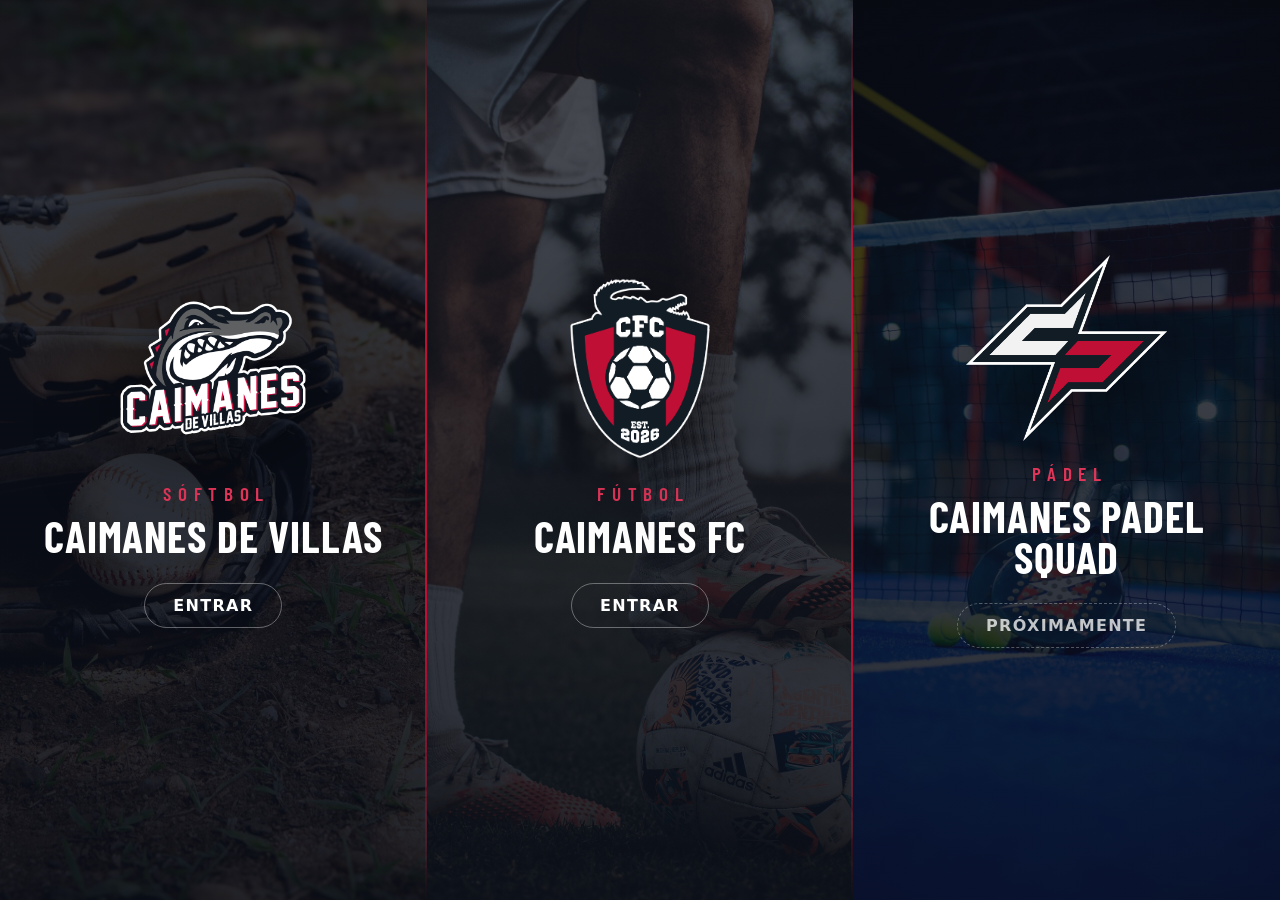
==== index.html @ ade7185f "a" ====
<!DOCTYPE html>
<html lang="es">
<head>
  <meta charset="UTF-8" />
  <!-- Antes que cualquier CSS: lee el tema guardado y lo aplica ya, para que
       la página no "parpadee" oscuro-y-luego-claro en cada carga. El resto
       de la lógica (botón, guardar el cambio) vive en js/theme.js. -->
  <script>
    // Eclipse (azul) es el default; Sol (claro) o Luna (negro) solo si se eligieron y guardaron.
    var theme = "eclipse";
    try {
      var saved = localStorage.getItem("caimanes-theme");
      if (saved === "dark" || saved === "light") theme = saved;
    } catch (e) {}
    if (theme !== "dark") document.documentElement.dataset.theme = theme;
    // Mientras js/main.js pinta la primera vista (ver html[data-boot] en
    // css/styles.css): en el selector de deporte (#/) y en la portada con
    // hero (#/softbol) se reserva el espacio ya oscuro, sin el destello claro.
    var h = location.hash;
    if (h === "" || h === "#" || h === "#/") document.documentElement.dataset.boot = "picker";
    else if (h === "#/softbol") document.documentElement.dataset.boot = "hero";
    // Llegando de cambiar de deporte (ver js/sport-switch.js): la pantalla de
    // "Cargando" se pone antes de pintar nada, para que no haya corte.
    try {
      var sw = sessionStorage.getItem("caimanes-switch");
      if (sw) sessionStorage.removeItem("caimanes-switch");
      if (sw === "softbol" || sw === "futbol") document.documentElement.dataset.switch = sw;
    } catch (e) {}
  </script>
  <meta name="viewport" content="width=device-width, initial-scale=1.0" />
  <!-- Sin esto, iOS/Android detectan texto como "SS/LF/CF" o nombres+número
       como teléfono/dirección y los subrayan como link tocable — no son
       links reales, solo texto de stats. -->
  <meta name="format-detection" content="telephone=no, date=no, address=no, email=no" />
  <title>Caimanes — Sóftbol y Fútbol en Culiacán</title>

  <!-- Preview al compartir el link (WhatsApp, Facebook, X). La imagen y la URL
       tienen que ser absolutas: los scrapers no resuelven rutas relativas. -->
  <meta name="description" content="Caimanes de Villas, equipo de sóftbol de Culiacán en la Liga Valle Alto: roster, estadísticas, resultados, Power Ranking, vlogs y wallpapers." />
  <meta name="theme-color" content="#0a0e18" />
  <link rel="canonical" href="https://caimanes.team/" />

  <meta property="og:type" content="website" />
  <meta property="og:site_name" content="Caimanes de Villas" />
  <meta property="og:locale" content="es_MX" />
  <meta property="og:title" content="Caimanes de Villas — Sóftbol en Culiacán" />
  <meta property="og:description" content="Caimanes de Villas, equipo de sóftbol de Culiacán en la Liga Valle Alto: roster, estadísticas, resultados, Power Ranking, vlogs y wallpapers." />
  <meta property="og:url" content="https://caimanes.team/" />
  <meta property="og:image" content="https://caimanes.team/assets/thumbnail.png" />
  <meta property="og:image:width" content="1200" />
  <meta property="og:image:height" content="630" />
  <meta property="og:image:alt" content="Logo de los Caimanes de Villas" />

  <meta name="twitter:card" content="summary_large_image" />
  <meta name="twitter:title" content="Caimanes de Villas — Sóftbol en Culiacán" />
  <meta name="twitter:description" content="Caimanes de Villas, equipo de sóftbol de Culiacán en la Liga Valle Alto: roster, estadísticas, resultados, Power Ranking, vlogs y wallpapers." />
  <meta name="twitter:image" content="https://caimanes.team/assets/thumbnail.png" />
  <meta name="twitter:image:alt" content="Logo de los Caimanes de Villas" />

  <link rel="icon" type="image/png" href="assets/logo.png" />
  <link rel="manifest" href="manifest.webmanifest" />
  <link rel="apple-touch-icon" href="assets/icon-192.png" />
  <meta name="apple-mobile-web-app-capable" content="yes" />
  <meta name="apple-mobile-web-app-status-bar-style" content="black-translucent" />
  <meta name="apple-mobile-web-app-title" content="Caimanes" />
  <link rel="stylesheet" href="https://cdnjs.cloudflare.com/ajax/libs/font-awesome/6.5.1/css/all.min.css" />
  <link rel="stylesheet" href="css/styles.css" />
  <!-- Fondos del selector (fotos *-home.jpg) y primer cuadro del hero de
       softbol: que ya estén listos al pintarse. -->
  <link rel="preload" as="image" href="assets/softbol-home.jpg" />
  <link rel="preload" as="image" href="assets/soccer-home.jpg" />
  <link rel="preload" as="image" href="assets/padel-home.jpg" />
  <link rel="preload" as="image" href="assets/hero-softbol-poster.jpg" />
</head>
<body>
  <!-- Pantalla de "Cargando" al cambiar de deporte (js/sport-switch.js). Va
       primero en el <body> para pintarse antes que todo lo demás; solo se ve
       con html[data-switch] (softbol o futbol: decide cuál logo). -->
  <div class="sport-loader" aria-hidden="true">
    <img src="assets/logo.png" alt="" class="sport-loader-logo sport-loader-logo--softbol" />
    <img src="assets/logo-futbol.png?v=3" alt="" class="sport-loader-logo sport-loader-logo--futbol" />
    <span class="sport-loader-bar"><i></i></span>
    <span class="sport-loader-text">Cargando</span>
  </div>
  <!-- Ya no hay pantalla de bienvenida ("Entrar"), a petición expresa: el
       sitio abre directo en la portada. js/splash.js sigue ahí y, al no
       encontrar #splash-gate, arranca la app de inmediato. Si algún día se
       reactiva Supabase y se quiere volver a tener login, hay que regresar
       el <div id="splash-gate"> (está en el historial de git). -->

  <!-- Restablecer contraseña ("¿Olvidaste tu contraseña?" — ver
       resetPassword en js/auth.js). Oculto por default: Supabase manda de
       vuelta aquí con un token de recuperación en la URL, y js/recovery.js
       lo destapa solo cuando de verdad hace falta. Sin video (mismo fondo
       de respaldo que #splash-gate cuando el video no cargó) — esta
       pantalla es rara, no necesita el mismo espectáculo. -->
  <div id="recovery-gate" class="splash-gate" hidden>
    <div class="splash-overlay"></div>
    <div class="splash-content">
      <img src="assets/logo.png" alt="Caimanes de Villas" class="splash-logo" />
      <form id="recovery-form" class="splash-login-form">
        <label>Nueva contraseña<input type="password" name="password" minlength="6" required autocomplete="new-password"></label>
        <label>Confirmar contraseña<input type="password" name="password2" minlength="6" required autocomplete="new-password"></label>
        <p class="splash-login-error" id="recovery-error" hidden></p>
        <button type="submit" class="splash-btn splash-btn--accent">Guardar contraseña</button>
      </form>
    </div>
  </div>

  <!-- Estilo lyon.gg (a petición expresa): una barra "Match Center" con los
       resultados recientes y el próximo juego corriendo de lado (la arma
       js/main.js, ver buildTicker), y debajo un header delgado y pegajoso:
       solo el logo a la izquierda y, en escritorio, las secciones en una
       fila (#tabs — js/main.js marca la activa y oculta las de solo-sesión).
       En celular/tablet esa fila se esconde y la navegación vive en el menú
       ☰ de pantalla completa (#more-sheet). -->
  <div class="match-ticker" id="match-ticker" aria-label="Match Center"></div>
  <header class="site-header">
    <a href="#/softbol" class="site-brand" aria-label="Caimanes de Villas — ir al inicio">
      <img src="assets/logos/whitelogo@2x.png" alt="" class="site-brand-logo" />
    </a>
    <nav class="tabs site-nav" id="tabs" aria-label="Secciones">
      <a href="#/softbol" data-route="softbol">Inicio</a>
      <a href="#/inicio" data-route="inicio">Feed</a>
      <a href="#" data-route="mi-perfil" id="nav-mi-perfil" hidden>Mi Perfil</a>
      <!-- Agrupadas por tema en menús desplegables (a petición expresa):
           cada grupo abre su lista al pasar el mouse o al darle clic. El
           menú ☰ del celular usa los mismos grupos (NAV_GROUPS en
           js/main.js) — si se mueve una sección aquí, moverla allá también. -->
      <div class="nav-group">
        <button type="button" class="nav-group-btn" aria-expanded="false">Temporada <i class="fa-solid fa-chevron-down" aria-hidden="true"></i></button>
        <div class="nav-group-menu">
          <a href="#/resumen" data-route="resumen">Resumen</a>
          <a href="#/calendario" data-route="calendario">Calendario</a>
          <a href="#/juegos" data-route="juegos">Juegos</a>
          <a href="#/standing" data-route="standing">Standing</a>
          <a href="#/playoffs" data-route="playoffs">Playoffs</a>
        </div>
      </div>
      <div class="nav-group">
        <button type="button" class="nav-group-btn" aria-expanded="false">Equipo <i class="fa-solid fa-chevron-down" aria-hidden="true"></i></button>
        <div class="nav-group-menu">
          <a href="#/roster" data-route="roster">Roster</a>
          <a href="#/power-ranking" data-route="power-ranking">Power Ranking</a>
          <a href="#/alineacion" data-route="alineacion">Alineación</a>
        </div>
      </div>
      <div class="nav-group">
        <button type="button" class="nav-group-btn" aria-expanded="false">Stats <i class="fa-solid fa-chevron-down" aria-hidden="true"></i></button>
        <div class="nav-group-menu">
          <a href="#/estadisticas" data-route="estadisticas">Estadísticas</a>
          <a href="#/records" data-route="records">Récords</a>
          <a href="#/temporadas" data-route="temporadas">Historial</a>
        </div>
      </div>
      <div class="nav-group">
        <button type="button" class="nav-group-btn" aria-expanded="false">Multimedia <i class="fa-solid fa-chevron-down" aria-hidden="true"></i></button>
        <div class="nav-group-menu">
          <a href="#/caimavlogs" data-route="caimavlogs">Caimavlogs</a>
          <a href="#/playlist" data-route="playlist">Playlist</a>
          <a href="#/wallpapers" data-route="wallpapers">Wallpapers</a>
        </div>
      </div>
    </nav>
    <div class="site-header-actions">
      <!-- Vacío a propósito: js/auth.js lo llena (botón de cuenta) y lo deja
           vacío si Supabase no está configurado. -->
      <div id="auth-slot" class="auth-slot"></div>
      <!-- Solo escritorio (en celular vive en el menú ☰): el interruptor de
           tema sol/eclipse/luna (ver js/theme.js). -->
      <button type="button" id="theme-toggle" class="theme-switch" aria-label="Tema: Eclipse — clic para cambiar">
        <span class="theme-switch-thumb"></span>
        <i class="fa-solid fa-sun theme-switch-icon theme-switch-icon--sun"></i>
        <i class="fa-solid fa-circle-half-stroke theme-switch-icon theme-switch-icon--eclipse"></i>
        <i class="fa-solid fa-moon theme-switch-icon theme-switch-icon--moon"></i>
      </button>
      <!-- Solo en modo app (ver js/app-refresh.js). -->
      <button type="button" class="menu-toggle app-refresh" id="app-refresh" aria-label="Actualizar" title="Actualizar" hidden>
        <i class="fa-solid fa-rotate-right"></i>
      </button>
      <button type="button" class="menu-toggle" id="menu-toggle" aria-label="Abrir menú" aria-expanded="false">
        <i class="fa-solid fa-bars"></i>
      </button>
    </div>
  </header>

  <main id="app"></main>

  <!-- Las columnas de links (#footer-nav) las arma js/main.js desde
       NAV_GROUPS, los mismos grupos de la nav y del menú ☰. -->
  <footer class="footer">
    <div class="footer-inner">
      <div class="footer-main">
        <div class="footer-brand">
          <a href="#/softbol" class="footer-logo" aria-label="Caimanes de Villas — ir al inicio">
            <img src="assets/logo.png" alt="" />
            <span class="footer-wordmark">Caimanes <span>de Villas</span></span>
          </a>
          <p class="footer-about">Equipo de sóftbol. Roster, estadísticas y resultados de cada temporada.</p>
          <span class="season" id="season-label"></span>
        </div>
        <nav class="footer-nav" id="footer-nav" aria-label="Secciones del sitio"></nav>
      </div>
      <div class="footer-bottom">
        <a href="https://www.instagram.com/caimanes.sb/" target="_blank" rel="noopener noreferrer" class="footer-social" aria-label="Instagram del equipo">
          <i class="fa-brands fa-instagram"></i>
        </a>
        <p class="footer-legal">Caimanes de Villas © <span id="footer-year"></span> · Diseñado por JRHM.STUDIO</p>
      </div>
    </div>
  </footer>

  <!-- Solo se ven en celular (ver @media en styles.css); la nav de arriba
       sigue siendo la real en escritorio. Vacíos a propósito: js/main.js
       los arma desde BOTTOM_TABS/MORE_TABS, igual que #app se llena por
       código. #more-sheet va ANTES que la barra en el DOM para quedar
       apilado encima de ella sin necesitar z-index especial. -->
  <div id="more-sheet" class="more-sheet" hidden></div>
  <nav id="bottom-tabs" class="bottom-tabs"></nav>

  <script type="module" src="js/main.js"></script>
</body>
</html>
---- css/styles.css ----
/* Barlow Condensed vive en el repo y no en un CDN: así el service worker la
   cachea (es cache-first para fuentes) y en el campo sin señal los títulos no
   se caen a la fuente del sistema. Solo el subconjunto latino, ~68 KB. */
@font-face {
  font-family: "Barlow Condensed";
  font-style: normal;
  font-weight: 600;
  font-display: swap;
  src: url("../assets/fonts/barlow-condensed-600.woff2") format("woff2");
}

@font-face {
  font-family: "Barlow Condensed";
  font-style: normal;
  font-weight: 700;
  font-display: swap;
  src: url("../assets/fonts/barlow-condensed-700.woff2") format("woff2");
}

@font-face {
  font-family: "Barlow Condensed";
  font-style: italic;
  font-weight: 700;
  font-display: swap;
  src: url("../assets/fonts/barlow-condensed-700-italic.woff2") format("woff2");
}

/* Fuente de los números grandes del sitio (--font-jersey): Teko 600, de
   Google Fonts, guardada aquí para que funcione sin internet (a petición
   expresa, en lugar de Legend M54, que se quedó solo en los wallpapers de
   Fanzone y en los flyers — ver js/flyers.js). Marcador, cifras de la
   portada, número del jugador, hoja de stats. El archivo es solo el peso
   600; el rango de pesos hace que cualquier font-weight use ese mismo. */
@font-face {
  font-family: "Teko";
  font-style: normal;
  font-weight: 400 700;
  font-display: swap;
  src: url("../assets/fonts/teko-600.woff2") format("woff2");
}

:root {
  /* Ancho máximo del cuerpo del sitio (main y el contenido del footer). */
  --content-max: 1280px;
  /* ---- color ---- */
  /* Esto es el tema "Luna" (oscuro, el default — sin atributo en <html>,
     ver js/theme.js). Gris neutro (R=G=B), no azul marino — antes tenían
     un ligero tinte azul (el canal azul más alto que rojo/verde en cada
     uno), a petición expresa se quitó sin cambiar qué tan claro/oscuro es
     cada nivel. El azul marino clásico sigue disponible como tema aparte,
     "Eclipse" (ver más abajo, después de "Tema Sol"). */
  --bg: #0d0d0d;
  --surface: #1e1e1e;
  --surface-alt: #262626;
  --surface-raised: #2b2b2b;
  --border: #343434;
  --text: #f2f3f4;
  --muted: #8d96a0;

  /* --accent es para bordes, fondos y áreas grandes: sobre las superficies
     da 3.57:1, suficiente para elementos gráficos (mínimo 3) pero NO para
     texto (mínimo 4.5). Para texto chico en rojo va --accent-text, que da
     5.53:1 y se ve prácticamente igual. */
  /* El rojo de Eclipse es el color principal en los tres temas (a petición
     expresa; antes Luna y Sol usaban #e2202f). */
  --accent: #bf0f35;
  --accent-text: #e8375c;
  --accent-dark: #7d0924;
  --accent-glow: rgba(191, 15, 53, 0.35);
  /* Brillo rojo de la esquina de las tarjetas (más tenue en Sol). */
  --card-glow: color-mix(in srgb, var(--accent) 18%, transparent);

  --win: #3fb56f;
  --loss: #e2202f;
  --tie: #8d96a0;
  --scheduled: #f5a623;
  /* Inscripción con saldo pendiente. */
  --partial: #fde047;

  --pos-pitcher: #4a9eff;
  --pos-catcher: #a855f7;
  --pos-infield: #e2c93f;
  --pos-outfield: #3fb56f;
  --pos-special: #ff6fb5;
  --pos-dh: #ff8c33;

  /* ---- tipografía ---- */
  /* La condensada es solo para títulos, marcadores y cifras grandes — lo que
     le da el aire deportivo del logo. El cuerpo y las tablas siguen en la
     fuente del sistema, que se lee mejor en tamaños chicos. */
  --font-display: "Barlow Condensed", "Arial Narrow", system-ui, sans-serif;
  --font-jersey: "Teko", "Barlow Condensed", "Arial Narrow", sans-serif;
  --font-body: "Segoe UI", system-ui, -apple-system, sans-serif;
  --font-mono: "Consolas", ui-monospace, monospace;

  /* Escala cerrada: antes había 24 tamaños sueltos, varios a centésimas de
     rem entre sí. Todo nuevo debe salir de aquí. */
  --text-2xs: 0.625rem;
  --text-xs: 0.72rem;
  --text-sm: 0.8rem;
  --text-md: 0.875rem;
  --text-lg: 1rem;
  --text-xl: 1.15rem;
  --text-2xl: 1.45rem;
  --text-3xl: 2rem;
  --text-4xl: 3.2rem;

  /* ---- forma ---- */
  --radius-xs: 3px;
  --radius-sm: 8px;
  --radius-md: 12px;
  --radius-pill: 999px;

  --shadow-card: 0 8px 20px -12px rgba(0, 0, 0, 0.6);
  /* Sombra del degradado de las tarjetas "hero" (.leader-hero /
     .record-hero — líderes, récords, Resumen). */
  --hero-shade: rgba(0, 0, 0, 0.35);
  --shadow-raised: 0 12px 28px -14px rgba(0, 0, 0, 0.7);

  /* Velo de las filas pares. A 0.015 la diferencia era de 2 niveles por
     canal: rayado invisible. */
  --zebra: rgba(255, 255, 255, 0.03);

  /* Trama del fondo: escamas de caimán en línea fina y plana (antes rayas
     diagonales; a petición expresa, la idea de la piel de los flyers pero
     sin relieve, que se veía anticuado). assets/textures/croc-skin.png es
     solo el CONTORNO de las escamas, un mosaico que se repite sin costuras,
     y se usa como máscara (ver body::before) — el color lo pone
     --skin-line, así cada tema elige el suyo. Perillas: --skin-line (subir
     el alfa la marca más) y --skin-size (tamaño de las escamas). */
  --skin-texture: url("../assets/textures/croc-skin.png");
  --skin-size: 640px;
  /* Luna (negro): gris neutro — el azul solo le queda a Eclipse. */
  --skin-line: rgba(255, 255, 255, 0.03);

  /* Centro del resplandor radial detrás del header (ver `body` más abajo) —
     separado de --surface aunque hoy valga lo mismo, para que el tema
     claro pueda darle su propio tono sin tocar las superficies. */
  --bg-glow: #1e1e1e;

  /* Versión SÓLIDA (sin transparencia) de "tu fila" (rgba(226,32,47,0.1) —
     ver .standings-us/.row-you más abajo) para la columna congelada de una
     tabla: esa celda necesita fondo opaco propio (tapa lo que scrollea
     detrás), así que no puede usar la misma rgba translúcida. Aproxima ese
     mismo rojo-al-10% ya mezclado sobre --surface, para que la celda fija y
     las que sí se mueven se vean del mismo color. */
  --row-you-solid: #2a1b1f;
}

/* ---- Tema Sol (claro) ----
   Se activa con [data-theme="light"] en <html> (ver js/theme.js — botón
   junto al ícono de Instagram — y el script inline en <head> de cada
   .html, que lo aplica antes del primer pintado para no parpadear). Solo
   se redefinen los tokens de fondo/superficie/texto — el rojo de acento,
   los colores de posición (--pos-*) y los semánticos (--win/--loss/...) se
   quedan igual que en Luna, es la misma identidad visual. El tercer tema,
   Eclipse (ver más abajo), es la excepción: ese sí trae su propio rojo. */
:root[data-theme="light"] {
  /* Neutros con un toque del azul marino del equipo (antes grises puros:
     se sentía como el oscuro "en negativo"). */
  --bg: #eef1f6;
  --surface: #ffffff;
  --surface-alt: #f3f5f9;
  --surface-raised: #ffffff;
  --border: #d5dbe5;
  --text: #0f1729;
  --muted: #586276;

  /* Mismo rojo que Eclipse (el default): más profundo, se ve mejor en blanco. */
  --accent: #bf0f35;
  --accent-dark: #7d0924;
  --loss: #bf0f35;
  --win: #1e9150;
  --scheduled: #c97f00;
  --partial: #a16207;
  --card-glow: color-mix(in srgb, var(--accent) 6%, transparent);

  /* --accent-text (el rojo para TEXTO chico) está afinado para leerse sobre
     fondo oscuro — sobre blanco un rojo tan claro pierde contraste, así que
     aquí usa el tono más oscuro que ya existía para hovers. */
  --accent-text: #a30c2d;
  --accent-glow: rgba(191, 15, 53, 0.16);

  --zebra: rgba(15, 23, 41, 0.03);
  --skin-line: rgba(15, 23, 41, 0.03);

  --bg-glow: #ffffff;

  --shadow-card: 0 8px 20px -12px rgba(20, 24, 28, 0.18);
  /* En claro el negro al 35% dejaba las tarjetas grises — apenas un toque
     de gris azulado, que se lee como degradado sin ensuciar el blanco. */
  --hero-shade: rgba(20, 40, 70, 0.07);
  --shadow-raised: 0 12px 28px -14px rgba(20, 24, 28, 0.22);

  /* Mismo rojo-al-10% que .standings-us/.row-you, pero ya mezclado sobre
     --surface en este tema (blanco) en vez del de fondo oscuro. */
  --row-you-solid: #f8e3e8;
}

/* ---- Tema Eclipse ----
   El azul marino clásico del sitio, de antes de que Luna se volviera gris
   neutro — se conserva como tercera opción para quien lo prefiera. Se
   activa con [data-theme="eclipse"] en <html> (mismo mecanismo que el
   claro de arriba). Además del fondo, este tema también cambia el rojo de
   acento (--accent y derivados) y --muted — a diferencia de Sol/Luna, que
   solo tocan fondo/superficie/texto y comparten el mismo rojo. */
:root[data-theme="eclipse"] {
  --bg: #0a0e18;
  --surface: #101622;
  --surface-alt: #141b28;
  --surface-raised: #1a2230;
  --border: #222c40;
  --muted: #a3a5a4;

  --accent: #bf0f35;
  --accent-text: #e8375c;
  --accent-dark: #7d0924;
  --accent-glow: rgba(191, 15, 53, 0.35);

  --bg-glow: #101622;
  --skin-line: rgba(74, 158, 255, 0.04);

  /* Mismo rojo-al-10% que .standings-us/.row-you, pero ya mezclado sobre
     --surface y --accent de este tema. */
  --row-you-solid: #342431;
}

* {
  box-sizing: border-box;
}

html {
  background: var(--bg);
  /* Barra de scroll oscura con acento rojo (Firefox; Chrome/Safari abajo). */
  scrollbar-color: var(--accent-dark) var(--bg);
}

::selection {
  background: var(--accent);
  color: #fff;
}

::-webkit-scrollbar {
  width: 10px;
  height: 10px;
}

::-webkit-scrollbar-track {
  background: var(--bg);
}

::-webkit-scrollbar-thumb {
  background: var(--accent-dark);
  border: 2px solid var(--bg);
  border-radius: 999px;
}

::-webkit-scrollbar-thumb:hover {
  background: var(--accent);
}

/* La trama va en el <body> y no en <main> para que llegue de borde a borde:
   `main` tiene ancho limitado (--content-max) y se le verían los cortes en pantallas
   anchas. Solo asoma detrás del contenido porque el header, la nav y el
   footer llevan fondo opaco propio — si a alguno se le quita, la trama se
   le cuela. */
/* Columna de flex + `main` que crece: en las vistas con poco contenido el
   footer se quedaba a media pantalla. Así siempre baja hasta el fondo del
   visor, sin dejar de empujarse hacia abajo cuando el contenido es largo. */
body {
  margin: 0;
  min-height: 100vh;
  display: flex;
  flex-direction: column;
  font-family: var(--font-body);
  /* isolation: la trama (body::before, z-index -1) queda encima del fondo
     del body pero debajo de todo el contenido. */
  position: relative;
  isolation: isolate;
  background:
    radial-gradient(1200px 500px at 50% -10%, var(--bg-glow) 0%, var(--bg) 60%),
    var(--bg);
  color: var(--text);
}

/* Las escamas: el color de --skin-line recortado con la forma del mosaico
   (máscara), fijas a la pantalla y desvaneciéndose hacia abajo — se ven
   arriba, detrás de los títulos, y no estorban en las tablas. También en el
   menú ☰ del celular (.more-sheet). */
body::before,
.more-sheet::before {
  content: "";
  position: fixed;
  inset: 0;
  z-index: -1;
  pointer-events: none;
  background: var(--skin-line);
  -webkit-mask:
    var(--skin-texture) center top / var(--skin-size) repeat,
    linear-gradient(180deg, #000 0%, transparent 55%);
  -webkit-mask-composite: source-in;
  mask:
    var(--skin-texture) center top / var(--skin-size) repeat,
    linear-gradient(180deg, #000 0%, transparent 55%);
  mask-composite: intersect;
}

/* `position: relative` es lo que ancla al ícono de Instagram (position:
   absolute) a ESTA caja y no a la página completa. */
.topbar {
  position: relative;
  padding: 18px 0px 0;
  border-bottom: 1px solid var(--border);
  background: linear-gradient(180deg, var(--surface) 0%, var(--bg) 55%);
}

.topbar-inner {
  display: flex;
  justify-content: center;
  padding-bottom: 8px;
}

/* Venía de 250px, donde junto con la nav ocupaba el 38% de la pantalla de un
   celular antes de mostrar un solo dato. Se puede crecer con relativa
   holgura porque la nav quedó pegajosa: esta altura solo se paga en la
   primera pantalla, no durante todo el scroll. */
.brand-logo {
  height: 172px;
  width: 172px;
  object-fit: contain;
}

.season-row {
  display: flex;
  justify-content: center;
  padding: 10px 24px;
}

.season {
  font-family: var(--font-display);
  display: inline-block;
  text-align: center;
  color: var(--accent-text);
  font-size: var(--text-sm);
  font-weight: 600;
  text-transform: uppercase;
  letter-spacing: 0.04em;
  padding: 6px 14px;
  border: 1px solid var(--accent);
  border-radius: var(--radius-pill);
  background: var(--surface);
}

/* Ancla a la esquina superior IZQUIERDA del header (ver `position: relative`
   en .topbar) en vez de ir en el flujo normal junto al logo — la derecha es
   de .auth-slot, que puede traer nombre y necesita más espacio para crecer
   sin chocar con el logo centrado. Tamaño chico a propósito, para que se
   vea del mismo porte que el interruptor de tema de al lado. */
.social-link {
  position: absolute;
  top: 22px;
  left: 16px;
  display: inline-flex;
  align-items: center;
  justify-content: center;
  width: 36px;
  height: 36px;
  border-radius: 50%;
  border: 1px solid var(--border);
  background: var(--surface);
  color: var(--muted);
  text-decoration: none;
  transition: color 0.15s, border-color 0.15s;
}

.social-link:hover {
  color: var(--accent);
  border-color: var(--accent);
}

.social-link i {
  font-size: var(--text-xl);
}

/* Interruptor sol/eclipse/luna (js/theme.js) — junto a Instagram, misma
   esquina y centrado a la misma altura (ver .social-link arriba). El
   círculo rojo (el "thumb") y los tres íconos se desliza/cambian de color
   al lado activo nomás con CSS: [data-theme="light"|"eclipse"] en <html>
   (sin atributo = Luna, el oscuro de siempre), sin que JS toque estilos.
   Tanto el thumb como los íconos son position:absolute con el MISMO
   tamaño/posición cada uno (3px/33px) — así el ícono queda
   exactamente centrado sobre su círculo, en vez de depender de que un
   reparto flex coincida por casualidad con dónde cae el círculo. Orden
   izquierda-a-derecha = claro-a-oscuro: sol, eclipse, luna. */
.theme-switch {
  position: absolute;
  top: 23px;
  left: 62px;
  width: 94px;
  height: 34px;
  border-radius: var(--radius-pill);
  border: 1px solid var(--border);
  background: var(--surface);
  cursor: pointer;
}

.theme-switch-thumb {
  position: absolute;
  top: 3px;
  left: 63px; /* Luna (sin atributo): junto a la luna */
  width: 28px;
  height: 28px;
  border-radius: 50%;
  background: var(--accent);
  box-shadow: 0 0 10px var(--accent-glow);
  transition: left 0.2s ease;
}

:root[data-theme="eclipse"] .theme-switch-thumb {
  left: 33px; /* Eclipse */
}

:root[data-theme="light"] .theme-switch-thumb {
  left: 3px; /* Sol */
}

.theme-switch-icon {
  position: absolute;
  top: 3px;
  width: 28px;
  height: 28px;
  display: flex;
  align-items: center;
  justify-content: center;
  font-size: var(--text-sm);
  color: var(--muted);
  transition: color 0.2s ease;
}

.theme-switch-icon--sun {
  left: 3px;
}

.theme-switch-icon--eclipse {
  left: 33px;
}

.theme-switch-icon--moon {
  left: 63px;
}

/* El ícono del tema activo queda en blanco, sobre el círculo rojo; los
   otros dos se apagan a --muted (regla base de arriba). */
.theme-switch-icon--moon {
  color: #fff;
}

:root[data-theme="eclipse"] .theme-switch-icon--moon,
:root[data-theme="light"] .theme-switch-icon--moon {
  color: var(--muted);
}

:root[data-theme="light"] .theme-switch-icon--sun {
  color: #fff;
}

:root[data-theme="eclipse"] .theme-switch-icon--eclipse {
  color: #fff;
}

@media (max-width: 640px) {
  /* En celular, Instagram y el interruptor de tema se mudan al menú de
     "apps" (ver #more-tile-instagram/#more-tile-theme en js/main.js) — el
     header se queda solo con el logo, y estos dos ya no ocupan esquina
     propia ahí. */
  .social-link,
  .theme-switch {
    display: none;
  }
}

/* Esquina opuesta a .social-link — ancla a la derecha en vez de a la
   izquierda: con sesión iniciada puede crecer (ícono + nombre del
   jugador), y así tiene hacia dónde sin chocar con el logo centrado.
   Vacío (sin ancho) si Supabase no está configurado: js/auth.js deja
   innerHTML = "" en ese caso, así este bloque no le roba espacio a nada. */
.auth-slot {
  position: absolute;
  top: 16px;
  right: 16px;
  /* Por encima de .tabs (z-index: 30, sticky) — el botón vive en .topbar,
     que precede a la nav en el flujo normal, pero el panel desplegado no
     debe quedar tapado si algo cambia más adelante en ese orden. */
  z-index: 32;
}

.auth-btn {
  display: inline-flex;
  align-items: center;
  justify-content: center;
  width: 48px;
  height: 48px;
  border-radius: 50%;
  border: 1px solid var(--border);
  background: var(--surface);
  color: var(--muted);
  text-decoration: none;
  cursor: pointer;
  transition: color 0.15s, border-color 0.15s;
}

.auth-btn:hover {
  color: var(--accent);
  border-color: var(--accent);
}

/* Login inline de admin.html (ver loggedOutMarkup en js/auth.js) — la app
   normal ya no lo usa (login se hace en js/splash.js), pero admin.html no
   tiene esa pantalla de bienvenida, así que aquí el formulario sigue
   viviendo en el header. */
.auth-login-inline {
  display: flex;
  align-items: center;
  gap: 6px;
}

.auth-login-inline input {
  width: 130px;
  padding: 8px 10px;
  border-radius: var(--radius-sm);
  border: 1px solid var(--border);
  background: var(--surface-alt);
  color: var(--text);
  font-family: var(--font-body);
  font-size: var(--text-sm);
}

.auth-login-inline input:focus {
  outline: none;
  border-color: var(--accent);
}

#auth-slot .auth-error {
  text-align: right;
  margin-top: 6px;
}

#auth-slot .auth-ok {
  text-align: right;
  margin-top: 6px;
}

.auth-forgot-link {
  display: block;
  margin-top: 4px;
  margin-left: auto;
  background: none;
  border: none;
  color: var(--muted);
  font-size: var(--text-2xs);
  font-weight: 600;
  cursor: pointer;
  padding: 0;
}

.auth-forgot-link:hover {
  color: var(--accent-text);
}

.auth-btn i {
  font-size: var(--text-2xl);
}

/* Admin/Cerrar sesión (ver loggedInMarkup en js/auth.js): botones
   secundarios aparte del pill, más chicos — mismo tamaño que .social-link
   (Instagram) del otro lado del header, a petición expresa. */
.auth-btn-icon {
  width: 36px;
  height: 36px;
}

.auth-btn-icon i {
  font-size: var(--text-md);
}

/* Con sesión iniciada el botón se pinta de rojo (el acento del sitio) en
   vez de solo resaltar al pasar el mouse — una señal de estado a simple
   vista, sin abrir el panel. Antes era verde; se cambió a rojo por pedido
   expreso, va más acorde con el resto del tema (mismo criterio que
   .row-you/.card-you). */
.auth-btn-in {
  color: var(--accent-text);
  border-color: var(--accent);
}

/* Variante con nombre (jugador ya identificado, ver loggedInMarkup en
   js/auth.js) — deja de ser un círculo fijo de 48px para poder crecer con
   el texto del nombre. */
.auth-btn-named {
  width: auto;
  height: auto;
  border-radius: var(--radius-pill);
  padding: 8px 16px 8px 12px;
  gap: 8px;
}

.auth-btn-named i {
  font-size: var(--text-lg);
}

/* El chip de sesión iniciada (foto + número + nombre, ver loggedInMarkup en
   js/auth.js) va SIN el recuadro rojo redondeado que lo encierra — solo la
   foto y el texto, a petición expresa. El botón "Iniciar sesión"
   (logged-out, también .auth-btn-named pero SIN .auth-btn-in) sí conserva
   su recuadro. */
.auth-btn-in.auth-btn-named {
  border: none;
  background: none;
  padding: 4px 4px;
}

.auth-btn-in.auth-btn-named:hover {
  border-color: transparent;
}

.auth-btn-name {
  font-family: var(--font-body);
  font-size: var(--text-sm);
  font-weight: 700;
  white-space: nowrap;
}

/* Foto (o iniciales) junto a tu nombre en el header — ver loggedInMarkup()
   en js/auth.js. La foto SÍ lleva su borde rojo (a petición expresa); lo
   que se quitó fue el recuadro rojo que envolvía a foto + número + nombre
   juntos (ver .auth-btn-in.auth-btn-named arriba). */
.auth-btn-avatar {
  display: inline-flex;
  flex-shrink: 0;
}

.auth-btn-avatar .avatar {
  border: 2px solid var(--accent);
  box-shadow: 0 0 0 2px var(--surface);
}

/* Fila de controles con sesión iniciada: el pill con tu nombre (link
   directo a tu perfil) + botones redondos aparte para Admin (solo coach) y
   Cerrar sesión — ya no hay panel desplegable (ver loggedInMarkup en
   js/auth.js). */
.auth-controls {
  display: flex;
  align-items: center;
  gap: 8px;
}

/* El pill de "Mi cuenta" (sesión sin vincular a un jugador todavía, ver
   loggedInMarkup en js/auth.js) es un <span>, no un link — nada a dónde
   ir, así que tampoco debe verse clicable. */
.auth-controls span.auth-btn {
  cursor: default;
}

/* :not([hidden]) — igual criterio que .more-sheet más abajo: en
   walkup-edit-form/position-edit-form el atributo `hidden` vive en el
   mismo elemento que esta clase, y "display: flex" le ganaría al `display:
   none` por defecto de `hidden` si no se excluye explícitamente aquí. */
.auth-form:not([hidden]) {
  display: flex;
  flex-direction: column;
  gap: 10px;
}

.auth-form label {
  display: flex;
  flex-direction: column;
  gap: 4px;
  font-size: var(--text-2xs);
  color: var(--muted);
  font-weight: 600;
  text-transform: uppercase;
  letter-spacing: 0.03em;
}

.auth-form input,
.auth-form select,
.auth-form textarea {
  font-family: var(--font-body);
  font-size: var(--text-sm);
  padding: 8px 10px;
  border-radius: var(--radius-sm);
  border: 1px solid var(--border);
  background: var(--surface-alt);
  color: var(--text);
}

.auth-form textarea {
  resize: vertical;
  min-height: 46px;
}

.auth-form input:focus,
.auth-form select:focus,
.auth-form textarea:focus {
  outline: none;
  border-color: var(--accent);
}

/* Día + mes del cumpleaños, lado a lado (ver "Estado y cumpleaños" en el
   panel de editar perfil, js/views/jugador.js). */
.bday-inputs {
  display: flex;
  gap: 10px;
}

.bday-inputs label {
  flex: 1;
}

.auth-submit {
  font-family: var(--font-display);
  text-transform: uppercase;
  letter-spacing: 0.03em;
  font-weight: 800;
  font-size: var(--text-sm);
  color: #fff;
  background: var(--accent);
  border: none;
  border-radius: var(--radius-pill);
  padding: 8px 0;
  cursor: pointer;
  transition: filter 0.15s;
}

.auth-submit:hover {
  filter: brightness(1.15);
}

.auth-error {
  color: var(--loss);
  font-size: var(--text-2xs);
  margin: 0;
}

.auth-ok {
  color: var(--win);
  font-size: var(--text-2xs);
  margin: 0;
}

.auth-hint {
  margin: 10px 0 0;
  font-size: var(--text-2xs);
  color: var(--muted);
  text-align: center;
}

/* .leader-card p (más abajo) le gana en especificidad a un solo .auth-error/
   .auth-hint e impone su tamaño grande en itálicas — mismo problema y
   mismo arreglo de "doble clase" que ya usa .leader-card .leader-note más
   abajo. Afecta el error del login (login-card es .leader-card) y el
   aviso de "inicia sesión para..." del RSVP (la tarjeta de Próximo juego
   también es .leader-card). */
.leader-card .auth-error,
.leader-card .auth-hint {
  font-size: var(--text-2xs);
  font-style: normal;
  font-weight: 400;
  line-height: 1.5;
}

@media (max-width: 640px) {
  /* En celular ya no hay pill de cuenta en el header — "Iniciar sesión",
     "Cerrar sesión" y "Admin" viven en el menú de "apps" (ver
     #more-tile-login/#more-tile-logout/#more-tile-admin en js/main.js) y
     "Mi Perfil" ya tiene su propio tab abajo, así que este botón (con o sin
     sesión) sobraba aquí — a petición expresa. En escritorio sigue igual. */
  .auth-slot {
    display: none;
  }
}

/* Se queda pegada arriba al hacer scroll, así el sitio no obliga a volver
   hasta el principio para cambiar de pestaña. Necesita fondo opaco propio
   porque el contenido pasa por debajo. */
.tabs {
  position: sticky;
  top: 0;
  z-index: 30;
  border-top: 3px solid var(--accent);
  border-bottom: 1px solid var(--border);
  background: var(--bg);
  display: flex;
  justify-content: center;
  gap: 6px;
  padding: 12px 24px;
  overflow-x: auto;
}

.tabs a {
  font-family: var(--font-display);
  display: flex;
  align-items: center;
  gap: 8px;
  color: var(--muted);
  text-decoration: none;
  padding: 9px 16px;
  font-size: var(--text-md);
  font-weight: 700;
  text-transform: uppercase;
  letter-spacing: 0.02em;
  white-space: nowrap;
  border-radius: var(--radius-pill);
  border: 1px solid transparent;
  transition: color 0.15s, background 0.15s, border-color 0.15s;
}

/* Sin esto, [hidden] no alcanza a ganarle a "display: flex" de arriba (misma
   especificidad que compite, y la de flex está declarada después) — la
   pestaña "Mi Perfil" (#nav-mi-perfil en index.html) se seguiría viendo sin
   sesión iniciada aunque JS le ponga el atributo `hidden`. */
.tabs a[hidden] {
  display: none;
}

.tabs a:hover {
  color: var(--text);
  border-color: var(--border);
}

.tabs a.active {
  color: #fff;
  background: var(--accent);
  box-shadow: 0 2px 12px var(--accent-glow);
}

/* Barra de pestañas de abajo y su panel "Más": ocultas por default (esto es
   lo que se ve en escritorio, donde la nav de arriba de siempre sigue
   siendo la real). El media query de abajo las prende solo en celular. */
.bottom-tabs {
  display: none;
}

@media (max-width: 640px) {
  .brand-logo {
    height: 104px;
    width: 104px;
  }

  .season {
    padding: 5px 10px;
  }

  /* En celular NO se envuelve: dos filas de nav pegada se comerían medio
     visor de forma permanente. Una sola fila que se desliza en horizontal
     cuesta ~45px y es el patrón normal en móvil. */
  .tabs {
    flex-wrap: nowrap;
    justify-content: flex-start;
    overflow-x: auto;
    scrollbar-width: none;
    padding: 8px 12px;
    gap: 6px;
  }

  .tabs::-webkit-scrollbar {
    display: none;
  }

  .tabs a {
    padding: 7px 12px;
    font-size: var(--text-sm);
  }
}

@media (max-width: 640px) {
  /* La barra de abajo reemplaza a la de arriba en celular — las dos juntas
     serían redundantes y se comerían pantalla por partida doble. */
  .tabs {
    display: none;
  }

  /* Espacio para que la barra fija de abajo no tape el pie de página — el
     alto real de .bottom-tabs (con safe-area incluido) más un colchón. Va
     SOLO aquí, no también en `main`: el pie de página es lo último del
     documento, así que ya es la única clearance que hace falta — tenerla
     en los dos lugares dejaba un tramo de espacio casi vacío al final de
     cada página (se sentía como "scroll infinito" sin serlo). */
  .footer {
    margin-bottom: 88px;
  }

  .bottom-tabs {
    display: flex;
    position: fixed;
    left: 0;
    right: 0;
    bottom: 0;
    z-index: 40;
    background: var(--bg);
    border-top: 1px solid var(--border);
    padding: 6px 4px calc(6px + env(safe-area-inset-bottom, 0px));
  }

  .bottom-tab {
    flex: 1;
    display: flex;
    flex-direction: column;
    align-items: center;
    gap: 3px;
    padding: 6px 2px;
    background: none;
    border: none;
    color: var(--muted);
    text-decoration: none;
    font-family: var(--font-body);
    font-size: 10px;
    font-weight: 600;
    cursor: pointer;
  }

  /* Sin esto, [hidden] no le gana a "display: flex" de arriba (misma
     especificidad, y flex está declarado después) — la pestaña "Mi Perfil"
     (#bottom-tab-mi-perfil, ver js/main.js) se seguiría viendo sin sesión
     iniciada aunque JS le ponga el atributo `hidden`. Mismo bug ya corregido
     arriba para la nav de escritorio (ver .tabs a[hidden]). */
  .bottom-tab[hidden] {
    display: none;
  }

  .bottom-tab i {
    font-size: 18px;
  }

  .bottom-tab.active {
    color: var(--accent-text);
  }

  /* El panel "Más" arranca oculto vía el atributo `hidden` del HTML — solo
     hace falta describir cómo se ve cuando JS se lo quita. Va ANTES que
     .bottom-tabs en el DOM para apilarse encima sin z-index especial.
     Pantalla completa tipo "apps del celular" (ver APPS_GRID en
     js/main.js) — a propósito, en vez del panelito chico de antes: incluye
     TODO lo navegable, no solo lo que no cabía en la barra de abajo. */
  .more-sheet:not([hidden]) {
    display: flex;
    flex-direction: column;
    position: fixed;
    inset: 0;
    z-index: 45;
    /* Mismas escamas (.more-sheet::before, junto a body::before) +
       resplandor del <body> — un fondo plano se sentía vacío con solo unos
       íconos flotando encima. */
    background:
      radial-gradient(1200px 500px at 50% -10%, var(--bg-glow) 0%, var(--bg) 60%),
      var(--bg);
    padding: 20px 20px calc(20px + env(safe-area-inset-bottom, 0px));
    overflow-y: auto;
  }

  .more-sheet-header {
    display: flex;
    align-items: center;
    justify-content: space-between;
    margin-bottom: 28px;
  }

  .more-sheet-header h3 {
    font-family: var(--font-display);
    text-transform: uppercase;
    letter-spacing: 0.03em;
    font-size: var(--text-xl);
    color: var(--text);
    margin: 0;
  }

  .more-sheet-close {
    display: flex;
    align-items: center;
    justify-content: center;
    width: 36px;
    height: 36px;
    border-radius: 50%;
    border: 1px solid var(--border);
    background: var(--surface-alt);
    color: var(--text);
    font-size: var(--text-lg);
    cursor: pointer;
    transition: transform 0.15s ease, background 0.15s ease;
  }

  .more-sheet-close:active {
    transform: scale(0.88);
    background: var(--surface-raised);
  }

  /* Grid de "apps" — 3 por renglón, ícono en su propio cuadro redondeado
     arriba del nombre, como la pantalla de inicio de un celular. Cada tile
     entra con un pequeño "pop" escalonado (más estilo que aparecer de
     golpe) — se reinicia solo cada vez que se abre el panel, porque
     `.more-sheet` pasa de display:none a flex (el navegador reinicia
     animaciones al re-insertar en el árbol de render). */
  .more-sheet-grid {
    display: grid;
    grid-template-columns: repeat(3, 1fr);
    gap: 30px 14px;
    /* `flex: 1` + `align-content: center` reparte el espacio sobrante
       arriba y abajo del grid en vez de dejarlo todo amontonado hasta el
       fondo de la pantalla (lo que se sentía "vacío" con pocos íconos en
       un celular alto). */
    flex: 1;
    align-content: center;
  }

  /* :is(a, button) — el tile de Tema es un <button> (dispara JS, no
     navega, ver js/theme.js), pero se ve idéntico a los demás: mismo reset
     de estilos nativos de botón (borde/fondo/fuente) para que no se note
     la diferencia. */
  .more-sheet-grid a,
  .more-sheet-grid button {
    display: flex;
    flex-direction: column;
    align-items: center;
    gap: 10px;
    color: var(--text);
    text-decoration: none;
    text-align: center;
    background: none;
    border: none;
    padding: 0;
    font: inherit;
    cursor: pointer;
    animation: more-app-in 0.4s cubic-bezier(0.34, 1.56, 0.64, 1) backwards;
  }

  /* El `display: flex` de arriba le gana al `display: none` por default del
     atributo `hidden` (mismo patrón de bug ya visto en este archivo con
     nav-mi-perfil/bottom-tab-mi-perfil — cualquier regla de autor que toque
     `display` le gana al estilo por default del navegador, sin importar
     especificidad). Sin esto, un tile oculto (Mi Perfil sin sesión,
     Admin/Iniciar/Cerrar sesión según el estado) se seguía viendo igual. */
  .more-sheet-grid a[hidden],
  .more-sheet-grid button[hidden] {
    display: none;
  }

  .more-sheet-grid :nth-child(1) { animation-delay: 0.02s; }
  .more-sheet-grid :nth-child(2) { animation-delay: 0.05s; }
  .more-sheet-grid :nth-child(3) { animation-delay: 0.08s; }
  .more-sheet-grid :nth-child(4) { animation-delay: 0.11s; }
  .more-sheet-grid :nth-child(5) { animation-delay: 0.14s; }
  .more-sheet-grid :nth-child(6) { animation-delay: 0.17s; }
  .more-sheet-grid :nth-child(7) { animation-delay: 0.2s; }
  .more-sheet-grid :nth-child(8) { animation-delay: 0.23s; }
  .more-sheet-grid :nth-child(9) { animation-delay: 0.26s; }
  .more-sheet-grid :nth-child(10) { animation-delay: 0.29s; }
  .more-sheet-grid :nth-child(n + 11) { animation-delay: 0.32s; }

  @keyframes more-app-in {
    from {
      opacity: 0;
      transform: translateY(10px) scale(0.85);
    }
    to {
      opacity: 1;
      transform: translateY(0) scale(1);
    }
  }

  .more-app-icon {
    display: flex;
    align-items: center;
    justify-content: center;
    width: 68px;
    height: 68px;
    border-radius: 20px;
    background: linear-gradient(160deg, var(--surface-raised), var(--surface-alt));
    border: 1px solid var(--border);
    box-shadow: var(--shadow-card);
    color: var(--accent-text);
    font-size: 1.6rem;
    transition: transform 0.15s ease, box-shadow 0.15s ease, background 0.15s ease, color 0.15s ease;
  }

  .more-sheet-grid a:active .more-app-icon,
  .more-sheet-grid button:active .more-app-icon {
    transform: scale(0.9);
  }

  .more-sheet-grid a.active .more-app-icon {
    background: linear-gradient(160deg, var(--accent-text), var(--accent));
    border-color: var(--accent);
    color: #fff;
    box-shadow: 0 10px 22px -8px color-mix(in srgb, var(--accent) 65%, transparent);
  }

  .more-sheet-grid a span:last-child,
  .more-sheet-grid button span:last-child {
    font-size: var(--text-xs);
    font-weight: 600;
    line-height: 1.2;
  }

  .more-sheet-grid a.active span:last-child {
    color: var(--accent-text);
  }
}

main {
  /* `flex: 1` es lo que empuja el footer hasta abajo cuando sobra espacio.
     `width: 100%` hace falta porque en columna el flex mide los ítems por su
     contenido, y sin él la caja se encogería en las vistas cortas. */
  flex: 1;
  width: 100%;
  max-width: var(--content-max);
  margin: 0 auto;
  padding: 28px 24px 48px;
}

h2 {
  font-family: var(--font-display);
  margin: 0 0 22px;
  text-transform: uppercase;
  letter-spacing: 0.02em;
  font-size: var(--text-3xl);
  font-weight: 700;
  font-style: normal;
  display: inline-block;
  border-bottom: 3px solid var(--accent);
  padding-bottom: 6px;
}

h2 + * {
  margin-top: 0;
}

main h2 + h3 {
  margin-top: 0;
}

main h3 {
  font-family: var(--font-display);
  margin: 28px 0 10px;
  color: var(--muted);
  text-transform: uppercase;
  letter-spacing: 0.05em;
  font-size: var(--text-lg);
  font-weight: 700;
  display: flex;
  align-items: center;
  gap: 8px;
}

main h3::before {
  content: "";
  width: 3px;
  height: 14px;
  background: var(--accent);
  border-radius: var(--radius-xs);
}

.subtitle {
  color: var(--muted);
  margin: 10px 0 16px;
  font-size: var(--text-md);
}

.glossary {
  color: var(--muted);
  font-size: var(--text-2xs);
  line-height: 1.7;
  margin: 25px 2px 0;
  text-align: center;
}

.glossary strong {
  color: var(--text);
}

.game-hero {
  position: relative;
  text-align: center;
  background: linear-gradient(160deg, var(--surface-raised), var(--surface));
  border: 1px solid var(--border);
  border-top: 4px solid var(--accent);
  border-radius: var(--radius-md);
  padding: 28px 20px;
  margin: 16px 0 28px;
  box-shadow: var(--shadow-raised);
}

/* Badge de Debut, esquina superior derecha del perfil (ver
   js/views/jugador.js) — antes vivía aquí el estado de inscripción
   ("Pagada"/"Sin pagar"), se quitó a petición expresa y Debut tomó su
   lugar. Vacío y sin tamaño si el jugador no tiene `seasons` capturado
   (renderDebut() regresa ""). margin:0 en el .debut-badge de adentro:
   trae su propio margin (pensado para ir centrado en flujo normal, ver
   más abajo), que aquí sobra. */
/* Arriba a la derecha: "Nva temporada en el equipo" + el debut (a petición
   expresa, la temporada salió de junto al número). */
#profile-debut-badge {
  position: absolute;
  top: 14px;
  right: 14px;
  display: flex;
  flex-wrap: wrap;
  justify-content: flex-end;
  gap: 8px;
}

#profile-debut-badge .debut-badge {
  margin: 0;
  padding: 5px 12px;
  font-size: var(--text-2xs);
}

@media (max-width: 640px) {
  /* En la esquina se encima con la foto de perfil en pantallas angostas —
     aquí se saca del position:absolute y se pone en flujo normal, arriba
     de la foto (ver #profile-avatar en js/views/jugador.js, justo después
     en el HTML). */
  #profile-debut-badge {
    position: static;
    display: flex;
    justify-content: center;
    gap: 6px;
    margin-bottom: 20px;
  }

  #profile-debut-badge .debut-badge {
    padding: 4px 9px;
    font-size: 9px;
    letter-spacing: 0.01em;
  }
}

/* Dos renglones apilados en vez de uno solo en fila: el nuestro siempre en
   grande, el del rival (+ "VS") chico — arriba o abajo según quién abre la
   entrada (ver teamsHtml en js/views/juego.js). */
.game-hero-teams {
  font-family: var(--font-display);
  display: flex;
  flex-direction: column;
  align-items: center;
  gap: 2px;
  text-transform: uppercase;
  letter-spacing: 0.03em;
  color: var(--text);
}

.game-hero-team--us {
  font-weight: 700;
  /* Mismo tamaño que el marcador (.game-hero-score), a petición expresa —
     ese no se achica en celular, así que este tampoco (envuelve a 2
     líneas solo si de plano no cabe, en vez de encogerse). */
  font-size: var(--text-4xl);
  line-height: 1.05;
}

.game-hero-team--them {
  font-weight: 700;
  font-size: var(--text-md);
}

.game-hero-vs {
  color: var(--accent-text);
  font-weight: 800;
}

.game-hero-score {
  font-family: var(--font-jersey);
  font-size: calc(var(--text-4xl) * 1.3);
  font-weight: 400;
  letter-spacing: 0.02em;
  margin: 10px 0;
}

.game-hero-score .sep {
  color: var(--muted);
  margin: 0 16px;
  font-style: normal;
}

.game-hero-score.pending {
  font-size: var(--text-2xl);
  font-style: normal;
  font-weight: 600;
  color: var(--muted);
  text-transform: uppercase;
  letter-spacing: 0.03em;
}

.game-hero-meta {
  display: flex;
  justify-content: center;
  align-items: center;
  gap: 14px;
  flex-wrap: wrap;
  margin-bottom: 12px;
}

.game-hero-date {
  /* Antes centrada arriba del badge de resultado — se saca del flujo y se
     manda a la esquina, chica, mismo patrón que #profile-debut-badge, para
     que el badge de Victoria/Derrota quede como lo primero que se lee. */
  position: absolute;
  top: 14px;
  right: 14px;
  color: var(--muted);
  font-size: var(--text-2xs);
  text-transform: uppercase;
  letter-spacing: 0.04em;
}

/* Solo en un juego de playoffs (ver findGame en js/views/juego.js) — el
   marcador de la serie se recalcula en vivo, nunca se guarda a mano. */
.game-hero-playoff-badge {
  display: inline-flex;
  align-items: center;
  gap: 6px;
  margin: 0 auto 10px;
  padding: 5px 12px;
  border-radius: var(--radius-pill);
  background: linear-gradient(160deg, #ffd76a, #d4a017);
  color: #4a3200;
  font-size: var(--text-xs);
  font-weight: 800;
  text-transform: uppercase;
  letter-spacing: 0.03em;
  width: fit-content;
}

.game-hero-meta .badge {
  padding: 6px 14px;
  font-size: var(--text-sm);
}

.game-hero-replay {
  margin-top: 10px;
  display: flex;
  flex-wrap: wrap;
  justify-content: center;
  gap: 8px;
}

@media (max-width: 640px) {
  /* El renglón nuestro se queda del tamaño del marcador también en
     celular (ver .game-hero-team--us arriba) — solo el del rival se achica
     un poco más aquí. */
  .game-hero-team--them {
    font-size: var(--text-sm);
  }
}

/* ---- Tarjeta principal del perfil de jugador (js/views/jugador.js) ----
   Clase propia (no .game-hero — esa es la del detalle de un juego, otro
   contenido): foto grande a la izquierda con nombre/posiciones/meta a la
   derecha en escritorio; se apila y centra en móvil, como antes. */
.profile-hero {
  position: relative;
  background: linear-gradient(160deg, var(--surface-raised), var(--surface));
  border: 1px solid var(--border);
  border-top: 4px solid var(--accent);
  border-radius: var(--radius-md);
  padding: 28px 26px;
  margin: 16px 0 28px;
  box-shadow: var(--shadow-raised);
}

.profile-hero-top {
  position: relative;
  display: flex;
  align-items: center;
  gap: 28px;
}

/* Número del jugador gigante y tenue detrás de la foto, como la espalda del
   uniforme. Va en su propia capa con overflow:hidden (no en .profile-hero,
   para no recortar nada más) y antes que el contenido en el DOM, así queda
   debajo de todo. */
.profile-hero-ghost {
  position: absolute;
  inset: 0;
  overflow: hidden;
  border-radius: inherit;
  pointer-events: none;
}

.profile-hero-ghost span {
  position: absolute;
  top: 50%;
  left: 150px;
  transform: translateY(-50%);
  font-family: var(--font-jersey);
  font-size: 442px;
  line-height: 1;
  color: var(--text);
  opacity: 0.045;
  white-space: nowrap;
}

/* Foto + posiciones, una columna aparte a la izquierda — las posiciones
   quedan pegadas al avatar (debajo, centradas) tanto en escritorio como en
   móvil, a propósito. */
.profile-avatar-col {
  display: flex;
  flex-direction: column;
  align-items: center;
  gap: 10px;
  flex-shrink: 0;
}

/* Anillo rojo + glow alrededor de la foto — el "gap" antes del anillo es el
   borde color --surface, así se ve como un aro separado de la foto en vez
   de un borde pegado directo a la imagen. position:relative es para anclar
   el overlay de cámara de abajo (solo existe en tu propio perfil). */
.profile-avatar-wrap {
  position: relative;
  display: inline-block;
}

/* Foto vertical con esquinas redondeadas y marco rojo, como credencial (a
   petición expresa: antes en paralelogramo, el único elemento en diagonal
   del sitio). !important en el tamaño: renderAvatar() lo pone en línea
   (cuadrado). */
.profile-avatar-wrap .avatar {
  width: 168px !important;
  height: 200px !important;
  border: 3px solid var(--accent);
  border-radius: 16px;
  box-shadow: 0 12px 30px var(--accent-glow);
}

/* Overlay de cámara al pasar el mouse sobre tu propia foto — invisible
   hasta el hover/focus, para no ensuciar la foto con un ícono todo el
   tiempo. Solo existe en tu propio perfil (ver isOwnProfile en
   js/views/jugador.js); el clic abre el mismo <input type="file"> que ya
   usaba "Editar perfil", solo más directo. */
.profile-avatar-overlay {
  position: absolute;
  inset: 0;
  border-radius: 16px;
  display: flex;
  align-items: center;
  justify-content: center;
  background: rgba(0, 0, 0, 0.55);
  color: #fff;
  font-size: 1.6rem;
  opacity: 0;
  cursor: pointer;
  transition: opacity 0.15s;
}

.profile-avatar-wrap:hover .profile-avatar-overlay,
.profile-avatar-overlay:focus-visible {
  opacity: 1;
}

/* Barra de progreso de asistencia ("9/10 juegos jugados") — reemplaza el
   chip de texto plano de antes. */
/* Esquina inferior derecha en escritorio (mismo truco que Debut arriba, ver
   #profile-debut-badge) — position:relative de .profile-hero (el
   antepasado) es lo que ancla esto, sin importar que .profile-attendance
   viva varios niveles adentro (.profile-hero-top > .profile-hero-info). En
   móvil se revierte a flujo normal, ver @media más abajo. */
.profile-attendance {
  position: absolute;
  bottom: 14px;
  right: 14px;
  width: 200px;
}

.profile-attendance-label {
  font-size: var(--text-xs);
  font-weight: 700;
  text-transform: uppercase;
  letter-spacing: 0.02em;
  color: var(--muted);
  margin-bottom: 6px;
}

.profile-attendance-bar {
  height: 6px;
  border-radius: var(--radius-pill);
  background: var(--surface-alt);
  border: 1px solid var(--border);
  overflow: hidden;
}

.profile-attendance-fill {
  height: 100%;
  background: var(--accent);
  border-radius: var(--radius-pill);
}

/* Posiciones junto al nombre — tamaño escalado a algo entre el pill
   original (0.8rem) y el nombre (2rem): igual de grande se vería
   desproporcionado para una píldora tan corta. */
/* align-self:center (no baseline, que es lo que hereda de .profile-hero-name
   de arriba) — una píldora rellena no tiene una "línea base" de texto que se
   alinee bien con el nombre, se veía chueca. gap + margin:0 en vez del
   margen chico de .pos-badge (pensado para su tamaño normal, se sentía
   apretado ya en este tamaño más grande). */
.profile-hero-name-positions {
  display: inline-flex;
  align-items: center;
  align-self: center;
  gap: 8px;
}

/* En el perfil las posiciones van con su nombre completo ("Primera base"):
   ancho según el texto, en una sola línea y en la letra de títulos (la
   abreviatura de siempre usa la monoespaciada, con ancho fijo). */
/* Debajo del nombre (a petición expresa), en su propio renglón. */
.profile-hero-info .profile-hero-name-positions {
  display: flex;
  flex-wrap: wrap;
  align-self: flex-start;
  justify-content: flex-start;
  gap: 8px;
  margin-top: 4px;
}

@media (max-width: 640px) {
  .profile-hero-info .profile-hero-name-positions {
    align-self: center;
    justify-content: center;
  }
}

.profile-hero-name-positions .pos-badge {
  width: auto;
  margin: 0;
  padding: 4px 12px;
  font-family: var(--font-display);
  font-size: var(--text-md);
  letter-spacing: 0.04em;
  text-transform: uppercase;
  white-space: nowrap;
}

.profile-hero-info {
  display: flex;
  flex: 1;
  flex-direction: column;
  align-items: flex-start;
  min-width: 0;
}

.profile-hero-name {
  font-family: var(--font-display);
  display: flex;
  align-items: baseline;
  gap: 10px;
  flex-wrap: wrap;
  font-size: var(--text-3xl);
  font-weight: 700;
  text-transform: uppercase;
  letter-spacing: 0.02em;
  color: var(--text);
  line-height: 1.15;
}

.profile-hero-number {
  color: var(--accent-text);
  font-family: var(--font-jersey);
  font-weight: 400;
  font-size: 1.5em;
}

.profile-hero-meta-row {
  display: flex;
  flex-wrap: wrap;
  gap: 8px;
  margin-top: 12px;
}

.profile-meta-chip {
  display: inline-flex;
  align-items: center;
  gap: 6px;
  padding: 5px 12px;
  border-radius: var(--radius-pill);
  border: 1px solid var(--border);
  background: var(--surface-alt);
  color: var(--muted);
  font-size: var(--text-xs);
  font-weight: 700;
  text-transform: uppercase;
  letter-spacing: 0.02em;
}

.profile-meta-chip i {
  color: var(--accent);
}

.profile-meta-chip--mvp {
  border-color: #f5b942;
  color: #f5b942;
  background: rgba(245, 185, 66, 0.12);
}

.profile-meta-chip--mvp i {
  color: #f5b942;
}

/* renderWalkup() trae su propio centrado (pensado para .game-hero, con
   text-align:center) — aquí la info va alineada a la izquierda, así que se
   corrige nomás para este dentro del perfil. Debut ya no vive en
   .profile-hero-info (se movió a la esquina, ver #profile-debut-badge más
   arriba), así que se quita de esta regla. */
.profile-hero-info .walkup {
  margin-left: 0;
  justify-content: flex-start;
}

@media (max-width: 640px) {
  .profile-hero-top {
    flex-direction: column;
    text-align: center;
  }

  /* En celular la foto va centrada y taparía el número: se recorre a la
     derecha para que asome a un lado de la foto. */
  .profile-hero-ghost span {
    top: 150px;
    left: auto;
    right: -24px;
    font-size: 300px;
    opacity: 0.06;
  }

  .profile-hero-info {
    align-items: center;
  }

  .profile-hero-name {
    justify-content: center;
    font-size: var(--text-2xl);
  }

  /* flex-basis:100% en un flex-wrap las manda a su propio renglón, debajo
     del nombre, en vez de intentar quedarse en la misma línea (que en
     escritorio sí cabe, pero en un nombre largo en celular no). */
  .profile-hero-name-positions {
    flex-basis: 100%;
    justify-content: center;
  }

  .profile-hero-meta-row {
    justify-content: center;
  }

  .profile-attendance {
    position: static;
    width: auto;
    max-width: 260px;
    margin: 12px auto 0;
  }

  .profile-attendance-label {
    text-align: center;
  }

  .profile-hero-info .walkup {
    margin-left: auto;
    margin-right: auto;
    justify-content: center;
  }
}

/* display:flex (no inline-flex) + width:fit-content + margin:auto en vez de
   depender del text-align:center del padre (.game-hero): un inline-flex es
   una caja de línea, así que dos de estos cabiendo uno junto al otro se
   quedan en el mismo renglón — con esto cada uno siempre ocupa su propio
   renglón, uno arriba del otro, aunque haya espacio de sobra a los lados. */
.mvp-badge {
  display: flex;
  width: fit-content;
  align-items: center;
  gap: 8px;
  margin: 10px auto 0;
  padding: 6px 16px;
  border-radius: var(--radius-pill);
  border: 1px solid #f5b942;
  background: rgba(245, 185, 66, 0.12);
  color: #f5b942;
  font-size: var(--text-md);
  font-weight: 800;
  text-transform: uppercase;
  letter-spacing: 0.03em;
}

/* "Debut: ..." en el perfil (ver renderDebut en js/views/jugador.js) —
   mismo tratamiento de píldora que .mvp-badge (incluyendo mayúsculas y
   renglón propio), pero en el color de acento del sitio en vez de dorado,
   para no confundirse con el MVP. */
.debut-badge {
  display: flex;
  width: fit-content;
  max-width: 100%;
  align-items: center;
  gap: 8px;
  margin: 10px auto 0;
  padding: 6px 16px;
  border-radius: var(--radius-pill);
  border: 1px solid var(--accent);
  background: rgba(191, 15, 53, 0.12);
  color: var(--accent-text);
  font-size: var(--text-sm);
  font-weight: 700;
  white-space: nowrap;
  text-transform: uppercase;
  letter-spacing: 0.03em;
}

/* Insignias de logros del perfil (ver renderAchievements en
   js/views/jugador.js) — formato de medalla: un círculo a color con el
   ícono y el nombre chico debajo, todas del mismo tamaño, en cuadrícula.
   El color va por CATEGORÍA (`kind`), no por logro individual — todos los
   de una misma categoría comparten uno, para que de un vistazo se
   distinga qué tipo de logro es cada quien. */
.achievements-grid {
  display: flex;
  flex-wrap: wrap;
  justify-content: center;
  margin-top: 10px;
  gap: 18px 14px;
}

/* Tarjeta del medallero: position:relative para anclar el botón de la guía
   en la esquina (ver js/views/jugador.js MEDALLERO_HEADER()). */
.medallero-card {
  position: relative;
}

/* Conteo "14/46" junto al título — normal (no mayúsculas ni tracking como
   el resto del h3), en el rojo de acento para que se lea como un dato, no
   como parte del label. */
.medallero-count {
  text-transform: none;
  letter-spacing: normal;
  font-weight: 700;
  color: var(--accent-text);
}

/* Más espacio entre "Medallero" y la primera fila de medallas — .leader-card
   h3 (8px) + .achievements-grid (10px) se sentía pegado. Escalado a esta
   tarjeta nomás, no a .leader-card h3 en general. Doble clase (en vez de
   solo .medallero-card h3) para ganarle en especificidad a `.leader-card
   h3` de abajo — con la misma especificidad, esa queda después en el
   archivo y se imponía. */
.leader-card.medallero-card h3 {
  margin-bottom: 20px;
}

.medallero-guide-btn {
  position: absolute;
  top: 18px;
  right: 18px;
  font-size: var(--text-xs);
  font-weight: 700;
  color: var(--accent-text);
  border: 1px solid var(--accent);
  border-radius: var(--radius-pill);
  padding: 4px 10px;
  text-decoration: none;
  white-space: nowrap;
}

.medallero-guide-btn:hover {
  background: var(--accent-glow);
}

@media (max-width: 640px) {
  /* En celular no cabe anclado en la esquina — pasa a flujo normal, debajo
     de las medallas (el HTML ya lo pone después de .achievements-grid, ver
     js/views/jugador.js) y centrado, con espacio de sobra arriba para que
     no se sienta pegado. */
  .medallero-guide-btn {
    position: static;
    display: flex;
    width: fit-content;
    margin: 20px auto 0;
  }

  /* Icono + "Medallero" centrados en celular (en escritorio se quedan a la
     izquierda, alineados con el resto de tarjetas). */
  .leader-card.medallero-card h3 {
    align-items: center;
    text-align: center;
  }
}

.achievement-medal {
  display: flex;
  flex-direction: column;
  align-items: center;
  gap: 8px;
  width: 88px;
  text-align: center;
}

.achievement-medal-icon {
  display: flex;
  align-items: center;
  justify-content: center;
  width: 56px;
  height: 56px;
  border-radius: 50%;
  font-size: 1.3rem;
  flex-shrink: 0;
  transition: transform 0.15s;
}

/* Ya se ve como una historia destacada de Instagram (círculo + label
   debajo) — este medallero es exclusivo de cuenta de por sí, así que basta
   un toque sutil de interacción, sin tocar el color por categoría de cada
   ícono (ver .achievement-medal--* más abajo, es la señal de qué tipo de
   logro es cada uno). */
.achievement-medal:hover .achievement-medal-icon {
  transform: translateY(-3px);
}

.achievement-medal-label {
  font-size: 9.5px;
  font-weight: 700;
  text-transform: uppercase;
  letter-spacing: 0.02em;
  color: var(--muted);
  line-height: 1.25;
}

/* Trayectoria con el equipo: fundador, temporadas, ligas jugadas. Azul
   marino, a petición expresa. */
.achievement-medal--trajectory .achievement-medal-icon {
  border: 2px solid #2c4ec9;
  background: rgba(44, 78, 201, 0.15);
  color: #2c4ec9;
  box-shadow: 0 0 12px rgba(44, 78, 201, 0.35);
}

/* Racha de hits vigente. Naranja/rojo fuego bien brillante — a propósito,
   combina con los íconos de esta categoría (fa-fire, fa-fire-flame-curved).
   Distinto del dorado/bronce del podio (más abajo) y del rojo puro de
   dues-unpaid. */
.achievement-medal--streak .achievement-medal-icon {
  border: 2px solid #ff5722;
  background: rgba(255, 87, 34, 0.15);
  color: #ff5722;
  box-shadow: 0 0 12px rgba(255, 87, 34, 0.35);
}

/* "Ice Cold" — racha SIN hit vigente, o sea negativa como Punch-Out/Wild
   Thing/Gopher Ball/Butterhands (más abajo) — mismo rojo que esas, para no
   confundirse con el cian de threshold (All-Star/Cycle) ni con el
   naranja/fuego de streak (arriba), que son categorías "buenas". */
.achievement-medal--ice .achievement-medal-icon {
  border: 2px solid #dc2626;
  background: rgba(220, 38, 38, 0.15);
  color: #dc2626;
  box-shadow: 0 0 12px rgba(220, 38, 38, 0.35);
}

/* Podio del equipo en esta estadística esta temporada — oro/plata/bronce
   según el lugar (1/2/3, ver podiumChip() en js/views/jugador.js). Oro es
   el mismo dorado que .mvp-badge a propósito, es la misma idea de fondo. */
.achievement-medal--gold .achievement-medal-icon {
  border: 2px solid #f5b942;
  background: rgba(245, 185, 66, 0.15);
  color: #f5b942;
  box-shadow: 0 0 12px rgba(245, 185, 66, 0.35);
}

.achievement-medal--silver .achievement-medal-icon {
  border: 2px solid #c4cdd6;
  background: rgba(196, 205, 214, 0.15);
  color: #c4cdd6;
  box-shadow: 0 0 12px rgba(196, 205, 214, 0.35);
}

.achievement-medal--bronze .achievement-medal-icon {
  border: 2px solid #cd7f32;
  background: rgba(205, 127, 50, 0.15);
  color: #cd7f32;
  box-shadow: 0 0 12px rgba(205, 127, 50, 0.35);
}

/* Podio "negativo" — mismo mecanismo que oro/plata/bronce de arriba, pero
   para estadísticas donde ser el #1 es un chiste, no un logro (Punch-Out,
   Wild Thing, Gopher Ball, Butterhands, ver `negative: true` en addPodium()
   en js/views/jugador.js). Un solo rojo para las tres, a propósito — a
   diferencia del oro/plata/bronce real, aquí el lugar no importa tanto como
   "es una de las negativas". */
.achievement-medal--neg-gold .achievement-medal-icon,
.achievement-medal--neg-silver .achievement-medal-icon,
.achievement-medal--neg-bronze .achievement-medal-icon {
  border: 2px solid #dc2626;
  background: rgba(220, 38, 38, 0.15);
  color: #dc2626;
  box-shadow: 0 0 12px rgba(220, 38, 38, 0.35);
}

/* Umbral fijo: cruzaste una marca (ej. AVG .300), no depende de ser el #1. */
.achievement-medal--threshold .achievement-medal-icon {
  border: 2px solid #22d3ee;
  background: rgba(34, 211, 238, 0.15);
  color: #22d3ee;
  box-shadow: 0 0 12px rgba(34, 211, 238, 0.35);
}

/* Asistencia y versatilidad. */
.achievement-medal--participation .achievement-medal-icon {
  border: 2px solid var(--pos-catcher);
  background: rgba(168, 85, 247, 0.15);
  color: var(--pos-catcher);
  box-shadow: 0 0 12px rgba(168, 85, 247, 0.35);
}

/* Interactuar con el sitio: like a un anuncio, comentar, votar MVP, o
   personalizar tu perfil (foto, walkup song) — antes "profile" tenía su
   propio color, se fusionó aquí porque las dos categorías son la misma
   idea ("interactuar con el sitio", no "jugar"). Rosa — el mismo que tenía
   streak antes de pasarse a naranja/fuego (arriba), así queda libre para
   esta categoría sin chocar con nada. */
.achievement-medal--social .achievement-medal-icon {
  border: 2px solid var(--pos-special);
  background: rgba(255, 111, 181, 0.15);
  color: var(--pos-special);
  box-shadow: 0 0 12px rgba(255, 111, 181, 0.35);
}

/* Estado de inscripción — mismo verde/rojo que ya usa el badge "Estado de
   inscripción" (.stat-green/.stat-red) junto a estas medallas. */
.achievement-medal--dues-paid .achievement-medal-icon {
  border: 2px solid var(--win);
  background: rgba(63, 181, 111, 0.15);
  color: var(--win);
  box-shadow: 0 0 12px rgba(63, 181, 111, 0.35);
}

.achievement-medal--dues-partial .achievement-medal-icon {
  border: 2px solid var(--partial);
  background: color-mix(in srgb, var(--partial) 15%, transparent);
  color: var(--partial);
  box-shadow: 0 0 12px color-mix(in srgb, var(--partial) 35%, transparent);
}

.achievement-medal--dues-unpaid .achievement-medal-icon {
  border: 2px solid var(--loss);
  background: rgba(191, 15, 53, 0.15);
  color: var(--loss);
  box-shadow: 0 0 12px rgba(191, 15, 53, 0.35);
}

/* Explica cada logro al pasar el mouse (o al enfocarlo con teclado, ver
   tabindex en achievementMedalHtml() en js/views/jugador.js) — sin esto,
   una medalla es solo un icono y una palabra suelta, sin decir cómo se
   ganó. */
.achievement-medal {
  position: relative;
}

.achievement-medal[data-tooltip]:hover::after,
.achievement-medal[data-tooltip]:focus-visible::after {
  content: attr(data-tooltip);
  position: absolute;
  bottom: 100%;
  left: 50%;
  transform: translateX(-50%);
  margin-bottom: 8px;
  padding: 6px 10px;
  border-radius: var(--radius-sm);
  background: var(--surface-raised);
  border: 1px solid var(--border);
  box-shadow: var(--shadow-card);
  color: var(--text);
  font-size: var(--text-xs);
  font-weight: 500;
  text-transform: none;
  letter-spacing: normal;
  white-space: normal;
  width: max-content;
  max-width: 170px;
  text-align: center;
  line-height: 1.4;
  z-index: 20;
  pointer-events: none;
}

.achievement-medal:focus-visible {
  outline: 2px solid var(--accent);
  outline-offset: 3px;
  border-radius: var(--radius-sm);
}

.replay-btn {
  display: inline-flex;
  align-items: center;
  gap: 6px;
  color: #fff;
  background: var(--accent);
  text-decoration: none;
  padding: 6px 14px;
  border-radius: var(--radius-pill);
  font-size: var(--text-sm);
  font-weight: 800;
  text-transform: uppercase;
  letter-spacing: 0.03em;
  transition: filter 0.15s;
}

.replay-btn:hover {
  filter: brightness(1.15);
}

@keyframes badge-blink {
  0%, 100% {
    opacity: 1;
  }
  50% {
    opacity: 0.25;
  }
}

.badge-blink {
  animation: badge-blink 1.1s ease-in-out infinite;
}

.back-link {
  display: inline-flex;
  align-items: center;
  gap: 6px;
  color: var(--text);
  text-decoration: none;
  font-size: var(--text-md);
  font-weight: 700;
  text-transform: uppercase;
  letter-spacing: 0.03em;
  margin: 14px 0;
  padding: 8px 14px;
  border: 1px solid var(--border);
  border-radius: var(--radius-pill);
  background: var(--surface);
  transition: border-color 0.15s, color 0.15s;
}

.back-link:hover {
  color: var(--accent);
  border-color: var(--accent);
}

/* Guía de medallas (js/views/medallas.js): el título va notoriamente
   debajo del botón de volver, no pegado. .back-link normal es
   inline-flex — comparte renglón con el h2 de al lado (que también es
   inline-block) si hay espacio horizontal, en vez de forzar el salto de
   línea. display:flex (a diferencia de inline-flex) SÍ garantiza su propio
   renglón; width:fit-content evita que ese display de bloque estire el
   botón a todo lo ancho del contenedor. */
.back-link--spaced {
  display: flex;
  width: fit-content;
  margin-bottom: 32px;
}

.cards {
  display: grid;
  grid-template-columns: repeat(auto-fit, minmax(150px, 1fr));
  gap: 14px;
  margin: 0 0 28px;
}

.card {
  position: relative;
  background: linear-gradient(160deg, var(--surface-raised), var(--surface));
  border: 1px solid var(--border);
  border-top: 4px solid var(--accent);
  border-radius: var(--radius-md);
  padding: 18px;
  display: flex;
  flex-direction: column;
  gap: 6px;
  box-shadow: var(--shadow-card);
  transition: transform 0.15s;
}

.card:hover {
  transform: translateY(-2px);
}

.card-icon {
  font-size: var(--text-3xl);
  margin-bottom: 12px;
}

@media (max-width: 640px) {
  .card-icon {
    font-size: var(--text-3xl);
  }
}

.card-icon::before,
.leader-card h3 i::before {
  background: linear-gradient(135deg, #e8375c, var(--accent-dark));
  -webkit-background-clip: text;
  background-clip: text;
  color: transparent;
}

.card-value {
  font-family: var(--font-display);
  font-size: var(--text-3xl);
  font-weight: 700;
  font-style: italic;
  letter-spacing: 0.01em;
}

.card-label {
  color: var(--muted);
  font-size: var(--text-xs);
  font-weight: 600;
  text-transform: uppercase;
  letter-spacing: 0.04em;
}

/* Insignia "en qué lugar del equipo vas" en esta estadística — SOLO en tu
   propio perfil (ver rankBadge en js/views/jugador.js), nadie más la ve en
   tu tarjeta ni tú en la de alguien más. */
.card-rank {
  position: absolute;
  top: 10px;
  right: 10px;
  padding: 2px 8px;
  border-radius: var(--radius-pill);
  border: 1px solid var(--accent);
  color: var(--accent-text);
  font-size: var(--text-2xs);
  font-weight: 700;
  white-space: nowrap;
}

.progress-bar {
  width: 100%;
  height: 6px;
  background: var(--surface-alt);
  border-radius: var(--radius-pill);
  overflow: hidden;
  margin-top: 8px;
}

.progress-fill {
  height: 100%;
  background: linear-gradient(90deg, var(--accent-dark), var(--accent));
  border-radius: var(--radius-pill);
}

.leaders {
  display: flex;
  flex-wrap: wrap;
  gap: 14px;
}

.leaders .leader-card {
  flex: 1 1 240px;
}

.grid-2 {
  display: grid;
  grid-template-columns: repeat(2, minmax(0, 1fr));
}

.grid-3 {
  display: grid;
  grid-template-columns: repeat(3, minmax(0, 1fr));
}

.grid-4 {
  display: grid;
  grid-template-columns: repeat(4, minmax(0, 1fr));
}

@media (max-width: 640px) {
  .cards,
  .leaders {
    grid-template-columns: repeat(2, minmax(0, 1fr));
  }

  .leaders {
    display: grid;
  }

  .grid-2,
  .grid-3,
  .grid-4 {
    grid-template-columns: repeat(2, minmax(0, 1fr));
  }

  /* Carrusel horizontal para las filas de tarjetas de Resumen (récord,
     stats de equipo, líderes, récords de temporada) — reemplaza la grilla
     de 2 columnas de arriba solo donde la vista agrega `tab-carousel` al
     contenedor. Compuesto con la clase base (`.cards.tab-carousel`, no
     `.tab-carousel` suelto) para ganarle por especificidad a esa grilla sin
     depender de en qué orden queden declaradas las reglas. Cada tarjeta al
     82% del ancho dice "hay más" con solo asomar el borde de la siguiente
     — nada de JS de scroll, que ya se intentó antes en esta sesión y costó
     más de lo que valía verificar. */
  .cards.tab-carousel,
  .leaders.tab-carousel,
  .records-grid.tab-carousel {
    display: flex;
    flex-wrap: nowrap;
    overflow-x: auto;
    scroll-snap-type: x mandatory;
    scrollbar-width: none;
    gap: 10px;
    padding-bottom: 2px;
  }

  .cards.tab-carousel::-webkit-scrollbar,
  .leaders.tab-carousel::-webkit-scrollbar,
  .records-grid.tab-carousel::-webkit-scrollbar {
    display: none;
  }

  .cards.tab-carousel > *,
  .leaders.tab-carousel > *,
  .records-grid.tab-carousel > * {
    scroll-snap-align: start;
    flex: 0 0 82%;
  }
}

.section-gap {
  margin-top: 14px;
}

.leader-card {
  background: var(--surface);
  border: 1px solid var(--border);
  border-top: 4px solid var(--accent);
  border-radius: var(--radius-md);
  padding: 18px;
  box-shadow: var(--shadow-card);
  transition: transform 0.15s;
}

.leader-card--hero {
  border-top-color: var(--accent);
}

/* ---- Playoffs (js/views/playoffs.js) ---- */

.playoff-season-status {
  display: inline-flex;
  align-items: center;
  gap: 8px;
  padding: 8px 16px;
  border-radius: var(--radius-pill);
  font-weight: 800;
  text-transform: uppercase;
  letter-spacing: 0.03em;
  font-size: var(--text-sm);
  margin-bottom: 16px;
}

.playoff-status--progress {
  background: color-mix(in srgb, var(--accent) 15%, var(--surface-alt));
  color: var(--accent-text);
}

.playoff-status--out {
  background: color-mix(in srgb, var(--loss) 18%, var(--surface-alt));
  color: var(--loss);
}

.playoff-status--champ {
  background: linear-gradient(160deg, #ffd76a, #d4a017);
  color: #4a3200;
}

.playoff-round-card h3 {
  margin-bottom: 2px;
}

.playoff-games-list {
  display: flex;
  flex-direction: column;
  gap: 6px;
  margin-top: 12px;
}

/* Grid 1fr · auto · 1fr (no flex space-between): así el marcador queda
   centrado de verdad en la fila, sin importar qué tan larga sea la fecha. */
.playoff-game-row {
  display: grid;
  grid-template-columns: 1fr auto 1fr;
  align-items: center;
  gap: 10px;
  padding: 10px 12px;
  border: 1px solid var(--border);
  border-radius: 8px;
  background: var(--surface-alt);
  color: var(--text);
  text-decoration: none;
  font-size: var(--text-sm);
  transition: border-color 0.15s;
}

.playoff-game-row:hover {
  border-color: var(--accent);
}

.playoff-game-score {
  text-align: center;
}

.playoff-game-result {
  font-weight: 700;
  text-align: right;
}

/* .leader-card normalmente vive dentro de un contenedor con `gap` (ver
   .leaders más abajo), que separa una tarjeta de la siguiente — pero en el
   perfil (Logros, Tu resumen) van sueltas, una tras otra directo en el
   contenedor, así que sin esto quedan con los bordes pegados. Estilo
   normal a propósito (sin degradado ni invertir el borde): esos cambios
   son solo para las tarjetas de Resumen, no las de perfil. */
.player-standalone-card {
  margin-bottom: 16px;
}

.leader-card:hover {
  transform: translateY(-2px);
}

.leader-card h3 {
  font-family: var(--font-display);
  margin: 0 0 8px;
  font-size: var(--text-md);
  font-weight: 700;
  text-transform: uppercase;
  letter-spacing: 0.04em;
  color: var(--muted);
  display: flex;
  flex-direction: column;
  align-items: flex-start;
  gap: 14px;
}

.leader-card h3::before {
  content: none;
}

.leader-card h3 i {
  color: var(--accent);
  font-size: var(--text-3xl);
}

/* Rojo, no el blanco/plateado de arriba — pero SOLO en las tarjetas "hero"
   de Resumen (récords, líderes, stats de equipo, etc: todas con el mismo
   estilo, degradado blanco de fondo + icono rojo). Las de perfil
   (Medallero, Tu resumen) se quedan con el .leader-card h3 i de arriba. */
.leader-card--hero h3 i {
  color: var(--accent);
}

.leader-card--hero h3 i::before {
  background: linear-gradient(135deg, #e8375c, var(--accent-dark));
  -webkit-background-clip: text;
  background-clip: text;
  color: transparent;
}

@media (max-width: 640px) {
  .leader-card h3 i {
    font-size: var(--text-3xl);
  }
}

.leader-card p {
  margin: 0;
  font-size: var(--text-xl);
  font-weight: 700;
  font-style: italic;
  line-height: 1.4;
}

/* Solo el "vs" usa .leader-hero-value (el mismo tamaño gigante del número
   en Racha actual / Juegos jugados, etc.) — el rival sigue en el tamaño
   normal de `.leader-card p`. La fecha/hora va aparte, más chica, debajo.
   Doble clase para ganarle en especificidad a `.leader-card p`. */
.leader-card p.next-game-info {
  margin-top: 4px;
  font-size: var(--text-md);
}

/* En rojo para que se lea como una advertencia y no como un puesto más de
   la lista. Va con doble clase porque `.leader-card p` le gana en
   especificidad a una sola y le impondría el tamaño grande en itálicas del
   líder. */
.leader-card .leader-note {
  margin: 10px 0 0;
  font-size: var(--text-xs);
  font-weight: 500;
  font-style: normal;
  line-height: 1.6;
  color: var(--accent-text);
}

/* Tarjetas "hero": mismo .leader-card de siempre, pero con un encabezado a
   color (número grande + foto o insignia a la derecha) en vez del <p>
   simple que usaba leaderCardHtml. La usan Líderes de la temporada (con
   2do/3er lugar abajo, ver .leader-runners) y el resto de tarjetas de
   Resumen que muestran un solo valor (Próximo juego, Racha actual, Racha
   reciente, Juegos jugados, Stats de equipo) sin lista de abajo, ver
   .leader-hero-body. */
.leader-card--hero {
  padding: 0;
  overflow: hidden;
  display: flex;
  flex-direction: column;
}

/* Degradado negro a propósito en TODAS las tarjetas hero de Resumen
   (récords, líderes, stats de equipo, etc.) — mismo estilo, descartado el
   degradado rojo que tenían algunas antes (el azul que se probó después se
   veía muy brillante). */
.leader-hero {
  display: flex;
  align-items: flex-end;
  justify-content: space-between;
  gap: 10px;
  padding: 16px 16px 14px;
  background: linear-gradient(160deg, var(--hero-shade) 0%, transparent 65%), var(--surface);
}

.leader-hero-main {
  display: flex;
  flex: 1 1 auto;
  flex-direction: column;
  min-width: 0;
}

.leader-hero-main h3 {
  margin-bottom: 10px;
}

.leader-hero-value {
  font-family: var(--font-jersey);
  font-size: calc(var(--text-4xl) * 1.3);
  font-weight: 600;
  line-height: 1;
  color: var(--text);
}

/* Unidad junto al número ("5 H", "13 juegos"): en chico y en Barlow. */
.value-unit {
  margin-left: 0.1em;
  color: var(--muted);
  font-family: var(--font-display);
  font-size: 0.42em;
  font-weight: 700;
  letter-spacing: 0.04em;
  text-transform: uppercase;
}

/* El "vs" del próximo juego no es número: se queda en Barlow. */
.leader-hero-value--text {
  font-family: var(--font-display);
  font-size: var(--text-4xl);
  font-weight: 700;
  font-style: italic;
}

.leader-hero-name {
  margin-top: 6px;
  font-size: var(--text-md);
  font-weight: 700;
}

.leader-hero-detail {
  margin-top: 2px;
  font-size: var(--text-xs);
  font-weight: 500;
  color: var(--muted);
}

.leader-hero-avatar {
  flex-shrink: 0;
}

/* Envoltorio <a> de un avatar hacia el perfil del jugador (ver avatarSlot()
   en js/views/resumen.js) — sin subrayado porque no lleva texto, solo la
   foto/iniciales. */
.avatar-slot {
  display: inline-block;
  text-decoration: none;
}

.leader-hero-avatar .avatar {
  border: 3px solid var(--accent);
  box-shadow: var(--shadow-card);
}

.leader-runner-row .avatar {
  border: 2px solid var(--accent);
}

/* Contenido extra debajo del encabezado a color que NO es una lista de
   2do/3er lugar (eso es .leader-runners) — la barra de progreso de "Juegos
   jugados", los chips de "Racha reciente", los botones de RSVP de "Próximo
   juego". */
.leader-hero-body {
  border-top: 1px solid var(--border);
  padding: 14px 16px;
}

.leader-runners {
  border-top: 1px solid var(--border);
  padding: 4px 16px;
}

.leader-runner-row {
  display: flex;
  align-items: center;
  gap: 10px;
  padding: 8px 0;
}

.leader-runner-row + .leader-runner-row {
  border-top: 1px solid var(--border);
}

.leader-runner-name {
  flex: 1 1 auto;
  min-width: 0;
  font-size: var(--text-sm);
  font-weight: 600;
  overflow: hidden;
  text-overflow: ellipsis;
  white-space: nowrap;
}

.leader-runner-value {
  font-family: var(--font-display);
  font-weight: 700;
  font-style: italic;
  font-size: var(--text-sm);
  color: var(--muted);
  flex-shrink: 0;
}

.leader-card--hero .leader-note {
  padding: 0 16px 14px;
}

.form-strip {
  display: flex;
  gap: 10px;
}

.badge.form-chip {
  width: 36px;
  height: 36px;
  display: inline-flex;
  align-items: center;
  justify-content: center;
  border-radius: var(--radius-pill);
  padding: 0;
  font-size: var(--text-md);
  line-height: 1;
}

.table-wrap {
  overflow-x: auto;
  border-radius: var(--radius-md);
  border: 1px solid var(--border);
  box-shadow: var(--shadow-card);
}

.stats-table {
  width: 100%;
  border-collapse: collapse;
  background: var(--surface);
  font-size: var(--text-md);
}

.stats-table th,
.stats-table td {
  padding: 11px 14px;
  text-align: center;
  border-bottom: 1px solid var(--border);
}

.stats-table td.numeric,
.stats-table th.numeric {
  font-variant-numeric: tabular-nums;
}

.stats-table thead th {
  background: var(--surface-alt);
  color: var(--muted);
  font-size: var(--text-xs);
  font-weight: 700;
  text-transform: uppercase;
  letter-spacing: 0.03em;
  cursor: pointer;
  user-select: none;
  white-space: nowrap;
}

.stats-table thead th:hover {
  color: var(--text);
}

.stats-table.not-sortable thead th {
  cursor: default;
}

.stats-table.not-sortable thead th:hover {
  color: var(--muted);
}

.stats-table thead th.sort-asc::after {
  content: " \25B2";
  color: #fff;
}

.stats-table thead th.sort-desc::after {
  content: " \25BC";
  color: #fff;
}

.stats-table tbody tr:nth-child(even) {
  background: var(--zebra);
}

.stats-table tbody tr:last-child td {
  border-bottom: none;
}

.stats-table tbody tr:hover {
  background: var(--surface-alt);
  box-shadow: inset 3px 0 0 var(--accent);
}

.stats-table tbody tr.clickable-row {
  cursor: pointer;
}

/* Columna congelada: se queda a la vista mientras el resto de la tabla
   scrollea en horizontal. El `left` lo calcula ui.js según el ancho real. */
.stats-table th.sticky-col,
.stats-table td.sticky-col {
  position: sticky;
  z-index: 1;
  background-color: var(--surface);
}

.stats-table thead th.sticky-col {
  z-index: 3;
  background-color: var(--surface-alt);
}

/* El velo de las filas pares vive en el <tr>, pero la celda congelada necesita
   fondo opaco propio, así que se repinta aquí encima. */
.stats-table tbody tr:nth-child(even) td.sticky-col {
  background-image: linear-gradient(var(--zebra), var(--zebra));
}

.stats-table tbody tr:hover td.sticky-col {
  background-color: var(--surface-alt);
}

/* La barra de acento del hover la pinta el <tr>, pero queda tapada por la
   celda congelada; se vuelve a dibujar sobre ella. */
.stats-table tbody tr:hover td.sticky-col-first {
  box-shadow: inset 3px 0 0 var(--accent);
}

/* Filo que marca dónde termina lo congelado y empieza lo que se mueve. */
.stats-table th.sticky-col-last::before,
.stats-table td.sticky-col-last::before {
  content: "";
  position: absolute;
  top: 0;
  right: -1px;
  bottom: 0;
  width: 1px;
  background: var(--border);
}

/* Nuestra fila en la tabla de posiciones: hay 18 equipos y sin esto hay que
   ir leyendo nombre por nombre para encontrarnos. */
.stats-table tbody tr.standings-us td {
  background-color: rgba(191, 15, 53, 0.1);
  font-weight: 700;
  color: var(--text);
}

.stats-table tbody tr.standings-us td.sticky-col {
  background-color: var(--row-you-solid);
}

.stats-table tbody tr.standings-us td.sticky-col-first {
  box-shadow: inset 3px 0 0 var(--accent);
}

/* Tu propia fila en cualquier tabla donde aparezcas (Roster, Bateo,
   Pitcheo, Fildeo, el line-up de un juego, la alineación sugerida) — mismo
   tratamiento (y mismo rojo) que .standings-us de arriba; nunca aparecen
   juntas en una misma tabla (esa es de equipos, esta de jugadores), así
   que no hay ambigüedad de cuál "tú" es cuál. */
.stats-table tbody tr.row-you td {
  background-color: rgba(191, 15, 53, 0.1);
  font-weight: 700;
  color: var(--text);
}

.stats-table tbody tr.row-you td.sticky-col {
  background-color: var(--row-you-solid);
}

.stats-table tbody tr.row-you td.sticky-col-first {
  box-shadow: inset 3px 0 0 var(--accent);
}

/* Misma idea para tarjetas (posiciones sugeridas / banca en el generador
   de alineación). El filo de arriba de .card ya es rojo por default, así
   que ahí no alcanza para distinguirse — se agrega un aro completo más un
   tinte de fondo, mismo rojo que .row-you de arriba. */
.card.card-you {
  background: linear-gradient(160deg, rgba(191, 15, 53, 0.14), var(--surface));
  box-shadow: 0 0 0 1px var(--accent), var(--shadow-card);
}

.stats-table td.empty {
  text-align: center;
  color: var(--muted);
  padding: 28px;
}

.stat-red {
  color: var(--accent-text);
  font-weight: 400;
}

.stat-green {
  color: var(--win);
  font-weight: 400;
}

.stat-yellow {
  color: var(--partial);
  font-weight: 400;
}

/* Guía de medallas (js/views/medallas.js): "Cargando…" / "Todavía no" /
   "Requiere sesión" en la columna de estado. */
.medalla-status-pending {
  color: var(--muted);
}

/* La columna de icono no necesita ancho de texto — el resto sí se pueden
   quebrar en celular en vez de forzar scroll horizontal enorme. */
.medallas-table td:first-child {
  width: 1%;
}

.medallas-table .achievement-medal {
  width: auto;
}

.badge {
  display: inline-block;
  padding: 2px 9px;
  border-radius: var(--radius-pill);
  font-size: var(--text-xs);
  font-weight: 800;
  text-transform: uppercase;
  letter-spacing: 0.03em;
}

.badge-win {
  background: rgba(63, 181, 111, 0.15);
  color: var(--win);
}

.badge-loss {
  background: rgba(191, 15, 53, 0.15);
  color: var(--loss);
}

.badge-tie,
.badge-unknown {
  background: rgba(141, 150, 160, 0.15);
  color: var(--tie);
}

/* Chips de filtro rápido por posición en Roster — mismo código de color que
   los pos-badge de abajo, pero como control clicable en vez de solo
   indicador. */
.pos-filter-row {
  display: flex;
  flex-wrap: wrap;
  gap: 8px;
  margin: 4px 0 16px;
}

.pos-filter-chip {
  padding: 6px 14px;
  border-radius: 999px;
  border: 1px solid var(--border);
  background: var(--surface-alt);
  color: var(--muted);
  font-family: var(--font-body);
  font-weight: 700;
  font-size: var(--text-sm);
  cursor: pointer;
}

.pos-filter-chip.active {
  background: var(--accent);
  border-color: var(--accent);
  color: #fff;
}

.pos-filter-chip[data-group="P"].active {
  background: var(--pos-pitcher);
  border-color: var(--pos-pitcher);
  color: var(--bg);
}

.pos-filter-chip[data-group="C"].active {
  background: var(--pos-catcher);
  border-color: var(--pos-catcher);
  color: var(--bg);
}

.pos-filter-chip[data-group="IF"].active {
  background: var(--pos-infield);
  border-color: var(--pos-infield);
  color: var(--bg);
}

.pos-filter-chip[data-group="OF"].active {
  background: var(--pos-outfield);
  border-color: var(--pos-outfield);
  color: var(--bg);
}

.pos-badge {
  display: inline-flex;
  align-items: center;
  justify-content: center;
  width: 2.6em;
  padding: 2px 0;
  margin: 1px 3px 1px 0;
  border: 1px solid var(--border);
  border-radius: var(--radius-sm);
  background: var(--surface-alt);
  font-family: var(--font-mono);
  font-size: var(--text-sm);
  font-weight: 700;
  text-align: center;
  color: var(--muted);
}

.pos-badge-p {
  border-color: var(--pos-pitcher);
  color: var(--pos-pitcher);
  background: rgba(74, 158, 255, 0.12);
}

.pos-badge-c {
  border-color: var(--pos-catcher);
  color: var(--pos-catcher);
  background: rgba(168, 85, 247, 0.12);
}

.pos-badge-if {
  border-color: var(--pos-infield);
  color: var(--pos-infield);
  background: rgba(226, 201, 63, 0.12);
}

.pos-badge-of {
  border-color: var(--pos-outfield);
  color: var(--pos-outfield);
  background: rgba(63, 181, 111, 0.12);
}

.pos-badge-jd {
  border-color: var(--pos-dh);
  color: var(--pos-dh);
  background: rgba(255, 140, 51, 0.12);
}

.pos-badge-special {
  border-color: var(--pos-special);
  color: var(--pos-special);
  background: rgba(255, 111, 181, 0.12);
}

.avatar {
  display: inline-flex;
  align-items: center;
  justify-content: center;
  border-radius: 50%;
  flex-shrink: 0;
  object-fit: cover;
  vertical-align: middle;
}

.avatar-initials {
  background: linear-gradient(135deg, #e8375c, var(--accent-dark));
  color: #fff;
  font-weight: 800;
  letter-spacing: 0.02em;
}

/* Sin foto pero con número: su número en fuente de jersey sobre rojo con
   escamas, como un mini jersey (ver renderAvatar en js/ui.js). */
.avatar-number {
  position: relative;
  isolation: isolate;
  overflow: hidden;
  background: linear-gradient(135deg, var(--accent), var(--accent-dark));
  font-family: var(--font-jersey);
  font-weight: 400;
  line-height: 1;
}

.avatar-number::before {
  content: "";
  position: absolute;
  inset: 0;
  z-index: -1;
  background: rgba(255, 255, 255, 0.12);
  -webkit-mask: var(--skin-texture) center / 240px repeat;
  mask: var(--skin-texture) center / 240px repeat;
}

.cal-header {
  display: flex;
  align-items: center;
  justify-content: center;
  gap: 20px;
  margin-bottom: 16px;
}

.cal-title {
  font-size: var(--text-xl);
  font-weight: 800;
  text-transform: uppercase;
  letter-spacing: 0.03em;
  min-width: 180px;
  text-align: center;
}

.cal-nav {
  display: inline-flex;
  align-items: center;
  justify-content: center;
  width: 34px;
  height: 34px;
  border-radius: 50%;
  border: 1px solid var(--border);
  background: var(--surface-alt);
  color: var(--text);
  cursor: pointer;
  transition: background 0.15s, border-color 0.15s;
}

.cal-nav:hover {
  background: var(--accent);
  border-color: var(--accent);
}

.cal-grid {
  display: grid;
  grid-template-columns: repeat(7, 1fr);
  gap: 6px;
}

.cal-weekday {
  text-align: center;
  color: var(--muted);
  font-size: var(--text-xs);
  font-weight: 700;
  text-transform: uppercase;
  letter-spacing: 0.03em;
  padding-bottom: 6px;
}

.cal-day {
  min-height: 78px;
  border: 1px solid var(--border);
  border-radius: var(--radius-md);
  background: var(--surface);
  padding: 6px;
  display: flex;
  flex-direction: column;
  gap: 4px;
}

.cal-day-empty {
  border-color: transparent;
  background: transparent;
}

.cal-day-today {
  border-color: var(--accent);
}

.cal-clickable {
  cursor: pointer;
  transition: background 0.15s, transform 0.1s;
}

.cal-clickable:hover {
  background: var(--surface-raised);
  transform: translateY(-1px);
}

.cal-daynum {
  font-size: var(--text-sm);
  font-weight: 700;
  color: var(--muted);
}

.cal-day-today .cal-daynum {
  color: var(--accent);
}

/* Día de un juego de playoffs (ver buildEventsByDate en
   js/views/calendario.js) — borde y trofeo con el mismo dorado del badge
   de playoffs (.game-hero-playoff-badge / .playoff-tag). */
.cal-day-playoff {
  position: relative;
  border-color: #d4a017;
}

.cal-playoff-icon {
  color: #d4a017;
  font-size: var(--text-xs);
}

.cal-day .cal-playoff-icon {
  position: absolute;
  top: 7px;
  right: 7px;
}

.cal-dot {
  display: inline-block;
  width: 8px;
  height: 8px;
  border-radius: 50%;
  background: var(--muted);
}

.cal-dot.cal-win {
  background: var(--win);
}

.cal-dot.cal-loss {
  background: var(--loss);
}

.cal-dot.cal-tie {
  background: var(--tie);
}

.cal-dot.cal-scheduled {
  background: var(--scheduled);
}

.cal-opponent {
  font-size: var(--text-xs);
  color: var(--muted);
  line-height: 1.2;
  overflow: hidden;
  text-overflow: ellipsis;
  display: -webkit-box;
  -webkit-line-clamp: 2;
  -webkit-box-orient: vertical;
}

.cal-legend {
  display: flex;
  justify-content: center;
  flex-wrap: wrap;
  gap: 18px;
  margin-top: 18px;
  font-size: var(--text-sm);
  color: var(--muted);
}

.cal-legend span {
  display: inline-flex;
  align-items: center;
  gap: 6px;
}

@media (max-width: 640px) {
  .cal-day {
    min-height: 56px;
    padding: 4px;
  }

  .cal-opponent {
    display: none;
  }

  .cal-title {
    min-width: 140px;
    font-size: var(--text-lg);
  }
}

/* ---- canción de entrada (walk-up song) ---- */

.walkup {
  display: inline-flex;
  align-items: center;
  justify-content: center;
  /* Va en un solo renglón. `wrap` es la red de seguridad: con un título muy
     largo en pantalla angosta prefiero que baje de línea a que se desborde. */
  flex-wrap: wrap;
  gap: 8px;
  max-width: 100%;
  margin-top: 18px;
  padding: 11px 22px;
  border: 1px solid var(--border);
  border-radius: var(--radius-pill);
  background: var(--surface-alt);
  text-decoration: none;
  color: var(--text);
  /* Un título de una sola palabra larguísima se saldría de la caja. */
  overflow-wrap: break-word;
  overflow-wrap: anywhere;
}

.walkup-icon {
  font-size: var(--text-xl);
  color: var(--accent);
  flex-shrink: 0;
}

.walkup-label {
  font-size: var(--text-sm);
  font-weight: 700;
  color: var(--muted);
  flex-shrink: 0;
}

.walkup-sep {
  font-size: var(--text-md);
  color: var(--muted);
  flex-shrink: 0;
}

.walkup-title {
  font-size: var(--text-lg);
  font-weight: 700;
  line-height: 1.3;
}

.walkup-artist {
  font-size: var(--text-lg);
  color: var(--muted);
  line-height: 1.3;
}

/* Botón de play al final del renglón; solo existe cuando la canción trae
   link. Va más grande que el icono de plataforma porque es la acción. */
.walkup-play {
  font-size: var(--text-xl);
  color: var(--muted);
  flex-shrink: 0;
  margin-left: 2px;
  transition: color 0.15s;
}

.walkup-link {
  transition: border-color 0.15s, color 0.15s;
}

.walkup-link:hover {
  border-color: var(--accent);
}

.walkup-link:hover .walkup-play {
  color: var(--accent);
}

/* ---- playlist del equipo (js/views/playlist.js) ---- */

.playlist-search {
  display: flex;
  align-items: center;
  gap: 10px;
  max-width: 420px;
  margin-bottom: 18px;
  padding: 0 14px;
  border: 1px solid var(--border);
  border-radius: var(--radius-pill);
  background: var(--surface);
  color: var(--muted);
  transition: border-color 0.15s;
}

.playlist-search:focus-within {
  border-color: var(--accent);
}

.playlist-search input {
  flex: 1;
  min-width: 0;
  height: 44px;
  padding: 0;
  border: none;
  outline: none;
  background: transparent;
  color: var(--text);
  font: inherit;
  /* 16px: con menos, iOS hace zoom a la página al enfocar el campo. */
  font-size: 16px;
}

/* Tarjetas (foto, jugador, canción, artista, botón de play). 3 columnas fijas
   en escritorio (a petición expresa); en celular, una sola (ver el @media más
   abajo). */
.playlist-grid {
  display: grid;
  grid-template-columns: repeat(3, 1fr);
  gap: 12px;
}

/* Esquinas más redondeadas + elevación al hover — look de "tarjeta de
   post" en vez de la caja plana de antes (a petición expresa, la playlist
   ya es exclusiva de cuenta, ver renderPlaylist() en js/views/playlist.js,
   así que este look no se condiciona a html[data-session]). */
.playlist-card {
  display: flex;
  align-items: center;
  gap: 12px;
  padding: 14px;
  border: 1px solid var(--border);
  border-radius: 18px;
  background: var(--surface-alt);
  transition: box-shadow 0.15s, transform 0.15s;
}

.playlist-card:hover {
  box-shadow: var(--shadow-raised);
  transform: translateY(-2px);
}

.playlist-card-avatar {
  flex-shrink: 0;
}

.playlist-card-avatar .avatar {
  border: 3px solid var(--accent);
  box-shadow: 0 0 0 3px var(--surface);
}

.playlist-card-body {
  flex: 1;
  min-width: 0;
}

.playlist-card-name {
  display: block;
  font-family: var(--font-display);
  font-weight: 700;
  color: var(--text);
  text-decoration: none;
  transition: color 0.15s;
}

.playlist-card-name:hover {
  color: var(--accent-text);
}

.playlist-card-title {
  margin: 4px 0 0;
  font-weight: 600;
  overflow: hidden;
  text-overflow: ellipsis;
  white-space: nowrap;
}

.playlist-card-artist {
  margin: 2px 0 0;
  color: var(--muted);
  font-size: var(--text-sm);
  overflow: hidden;
  text-overflow: ellipsis;
  white-space: nowrap;
}

.playlist-card-play {
  flex-shrink: 0;
  font-size: 1.8rem;
  color: var(--accent-text);
  line-height: 1;
}

.playlist-card-play--disabled {
  color: var(--muted);
  opacity: 0.4;
}

@media (max-width: 900px) {
  /* 3 columnas fijas no caben cómodas por debajo del ancho de tablet — 2
     hasta celular grande, 1 en celular angosto (ver el segundo @media). */
  .playlist-grid {
    grid-template-columns: repeat(2, 1fr);
  }
}

@media (max-width: 640px) {
  .playlist-grid {
    grid-template-columns: 1fr;
  }
}

/* ---- Vlogs (js/views/vlogs.js) ----
   Tarjetas con el video de YouTube arriba (16:9) y de qué juego es abajo.
   2 columnas en escritorio, 1 en celular. */
.vlog-grid {
  display: grid;
  grid-template-columns: repeat(2, 1fr);
  gap: 16px;
}

.vlog-card {
  overflow: hidden;
  border: 1px solid var(--border);
  border-radius: 18px;
  background: var(--surface-alt);
}

.vlog-card-video {
  aspect-ratio: 16 / 9;
  background: #000;
}

.vlog-card-video iframe {
  display: block;
  width: 100%;
  height: 100%;
  border: 0;
}

.vlog-card-body {
  padding: 14px 16px 16px;
}

.vlog-card-number {
  color: var(--accent-text);
  font-size: var(--text-xs);
  font-weight: 800;
  letter-spacing: 0.06em;
  text-transform: uppercase;
}

.vlog-card-title {
  margin: 2px 0 4px;
  font-family: var(--font-display);
  font-weight: 700;
}

.vlog-card-meta {
  margin: 0;
  color: var(--muted);
  font-size: var(--text-sm);
}

.vlog-card-result--W {
  color: var(--win);
  font-weight: 700;
}

.vlog-card-result--L {
  color: var(--loss);
  font-weight: 700;
}

.vlog-card-link {
  display: inline-flex;
  align-items: center;
  gap: 6px;
  margin-top: 10px;
  color: var(--accent-text);
  font-size: var(--text-sm);
  font-weight: 700;
  text-decoration: none;
}

.vlog-card-link:hover {
  text-decoration: underline;
}

@media (max-width: 640px) {
  .vlog-grid {
    grid-template-columns: 1fr;
  }
}

/* ---- selector de Bateo/Pitcheo/Fildeo (js/views/estadisticas.js) y las
   pestañas de Temporada (js/views/temporadas.js) ----
   Barra de pestañas tipográfica: la letra condensada de los títulos, en
   mayúsculas, sobre un riel con una barra roja en la activa — el mismo rojo
   de la raya que llevan arriba las tablas (.table-wrap) y de la columna
   ordenada. Antes eran mosaicos redondeados con el ícono en su propia
   tarjeta y el nombre debajo (el lenguaje "app" de .more-sheet-grid), que
   chocaba con lo angular del resto de la página y ocupaba el triple de
   alto. El ícono se queda, pero chico y en línea con el texto. */
.stats-switcher {
  display: flex;
  gap: 2px;
  margin: 18px 0 26px;
  border-bottom: 1px solid var(--border);
  /* En celular las pestañas se arrastran de lado en vez de bajar a otro
     renglón (temporadas.js tiene cinco, con nombres largos). Sin
     justify-content: center — al desbordarse dejaría la primera pestaña
     fuera de alcance por la izquierda. */
  overflow-x: auto;
  scrollbar-width: none;
  -ms-overflow-style: none;
}

.stats-switcher::-webkit-scrollbar {
  display: none;
}

.stats-switcher-btn {
  position: relative;
  flex: 0 0 auto;
  display: inline-flex;
  align-items: center;
  gap: 8px;
  padding: 11px 16px;
  background: none;
  border: none;
  font-family: var(--font-display);
  font-size: var(--text-md);
  font-weight: 600;
  letter-spacing: 0.08em;
  text-transform: uppercase;
  color: var(--muted);
  white-space: nowrap;
  cursor: pointer;
  transition: color 0.15s ease, background 0.15s ease;
}

/* La barra de la activa, montada sobre el riel (de ahí el -1px). */
.stats-switcher-btn::after {
  content: "";
  position: absolute;
  left: 0;
  right: 0;
  bottom: -1px;
  height: 3px;
  background: var(--accent);
  transform: scaleX(0);
  transition: transform 0.18s ease;
}

.stats-switcher-btn:hover {
  color: var(--text);
  background: color-mix(in srgb, var(--surface-alt) 55%, transparent);
}

.stats-switcher-btn:active {
  background: color-mix(in srgb, var(--surface-alt) 80%, transparent);
}

.stats-switcher-btn.active {
  color: var(--accent-text);
}

.stats-switcher-btn.active::after {
  transform: scaleX(1);
}

/* El ícono ya no es una tarjeta aparte: va en línea, del tamaño y color del
   texto de su pestaña. */
.stats-switcher-icon {
  display: inline-flex;
  align-items: center;
  justify-content: center;
  width: auto;
  height: auto;
  padding: 0;
  border: none;
  border-radius: 0;
  background: none;
  box-shadow: none;
  color: inherit;
  font-size: 0.95em;
}

.stats-switcher-btn span:last-child {
  font-size: inherit;
  font-weight: inherit;
}

@media (max-width: 640px) {
  /* A petición expresa: en celular el renglón NUNCA baja a dos líneas — ni
     aquí ni en el badge de Debut (ver .debut-badge más abajo). Se prioriza
     achicar la letra sobre truncar: cortar el título/artista a "Th…" se ve
     peor que verlo completo mini. Con esto solo se recorta con "…" en el
     caso extremo de una canción con nombre larguísimo (min-width:0 hace
     falta para que un hijo flex pueda encogerse por debajo de su ancho de
     contenido — si no, text-overflow nunca hace nada). */
  .walkup {
    flex-wrap: nowrap;
    gap: 4px;
    padding: 8px 12px;
  }

  .walkup-label,
  .walkup-title,
  .walkup-artist {
    font-size: 9.5px;
  }

  .walkup-icon,
  .walkup-sep,
  .walkup-play {
    font-size: var(--text-md);
  }

  .walkup-title,
  .walkup-artist {
    min-width: 0;
    overflow: hidden;
    text-overflow: ellipsis;
    white-space: nowrap;
  }

  /* El badge de Debut es texto uppercase largo ("Debut: 2023 · 1ra
     Temporada · Liga Valle Alto") — se achica lo necesario para que quepa
     completo en un teléfono angosto sin partirse en dos renglones. */
  .debut-badge {
    padding: 5px 10px;
    gap: 5px;
    font-size: 9.5px;
    letter-spacing: 0.01em;
  }
}

/* Botón + formulario para editar la propia canción de entrada — solo se
   pinta en tu propio perfil (ver js/views/jugador.js). Reusa .auth-form/
   .auth-submit/.auth-error de arriba para no repetir estilos de input. */
.walkup-edit-btn {
  display: inline-flex;
  align-items: center;
  gap: 6px;
  margin-top: 10px;
  padding: 6px 14px;
  border: 1px solid var(--border);
  border-radius: var(--radius-pill);
  background: none;
  color: var(--muted);
  font-family: var(--font-body);
  font-size: var(--text-sm);
  font-weight: 600;
  cursor: pointer;
  transition: color 0.15s, border-color 0.15s;
}

.walkup-edit-btn:hover {
  color: var(--accent);
  border-color: var(--accent);
}

.walkup-edit-form {
  max-width: 320px;
  margin: 0 auto;
  text-align: left;
}

/* "Editar perfil" es un popup aparte, no un panel que empuja el resto de
   la tarjeta hacia abajo (así era antes, con la animación de
   grid-template-rows) — se muestra sobre un fondo oscurecido, centrado, y
   se cierra con la X, tocando el fondo, o Escape (ver profile-edit-toggle
   en js/views/jugador.js). */
.profile-edit-collapse {
  display: none;
  position: fixed;
  inset: 0;
  z-index: 200;
  align-items: center;
  justify-content: center;
  padding: 20px;
  background: rgba(0, 0, 0, 0.65);
}

.profile-edit-collapse.open {
  display: flex;
}

body.modal-open {
  overflow: hidden;
}

.profile-edit-collapse > .walkup-edit-form {
  width: 100%;
  max-height: 85vh;
  overflow-y: auto;
  background: var(--surface-raised);
  border: 1px solid var(--border);
  border-radius: 16px;
  box-shadow: var(--shadow-raised);
  padding: 20px;
}

.profile-edit-modal-header {
  display: flex;
  align-items: center;
  justify-content: space-between;
  margin-bottom: 4px;
}

.profile-edit-modal-header h3 {
  margin: 0;
  font-family: var(--font-display);
  font-size: var(--text-lg);
}

.profile-edit-close {
  background: none;
  border: none;
  color: var(--muted);
  font-size: 1.1rem;
  cursor: pointer;
  padding: 4px;
  line-height: 1;
  transition: color 0.15s;
}

.profile-edit-close:hover {
  color: var(--text);
}

/* "Editar perfil" es un solo botón para las 3 secciones del panel de
   abajo (posiciones, canción, contraseña) — cada línea divisoria es un
   .profile-edit-heading, no una tarjeta aparte por sección. */
.profile-edit-heading {
  margin: 4px 0 0;
  font-family: var(--font-display);
  font-size: var(--text-sm);
  font-weight: 700;
  text-transform: uppercase;
  letter-spacing: 0.03em;
  color: var(--muted);
  text-align: center;
  border-top: 1px solid var(--border);
  padding-top: 16px;
}

.profile-edit-heading:first-of-type {
  border-top: none;
  padding-top: 0;
  margin-top: 0;
}

/* RSVP en la tarjeta "Próximo juego" (Resumen) — solo los botones Sí/No
   (con cuenta vinculada a un jugador); quién ya confirmó se ve en
   admin.html (js/admin-rsvp.js), no aquí. */

.rsvp-actions {
  display: flex;
  gap: 8px;
  justify-content: center;
  margin-top: 14px;
}

.rsvp-btn {
  display: inline-flex;
  align-items: center;
  justify-content: center;
  gap: 6px;
  padding: 6px 14px;
  border-radius: var(--radius-pill);
  border: 1px solid var(--border);
  background: var(--surface-alt);
  color: var(--muted);
  font-family: var(--font-body);
  font-size: var(--text-sm);
  font-weight: 700;
  cursor: pointer;
  transition: color 0.15s, border-color 0.15s, background 0.15s;
}

@media (max-width: 640px) {
  /* A petición: "Voy" y "No voy" van uno debajo del otro, cada uno
     ocupando su propio renglón completo — no lado a lado. */
  .rsvp-actions {
    flex-direction: column;
  }

  .rsvp-btn {
    width: 100%;
    padding: 10px 10px;
  }
}

.rsvp-btn:hover {
  border-color: var(--accent);
  color: var(--text);
}

.rsvp-yes.active {
  background: rgba(63, 181, 111, 0.15);
  border-color: var(--win);
  color: var(--win);
}

.rsvp-no.active {
  background: rgba(191, 15, 53, 0.12);
  border-color: var(--loss);
  color: var(--loss);
}

/* Voto de MVP del equipo, en el detalle de un juego jugado — una tarjeta
   por candidato (foto + números DE ESE JUEGO), no el <select> de antes.
   Botón real (interactivo, ver `canVote` en renderMvpVote) o <div> (nomás
   informativo) según si a quien mira le toca votar — mismo reset de
   estilos nativos de botón que ya usan otros grids de tarjetas del sitio
   (ver .more-sheet-grid button en este mismo archivo). */
.mvp-vote-grid {
  display: grid;
  /* auto-fit (no auto-fill): las tarjetas se estiran para ocupar todo el
     ancho aunque sean pocas (a petición expresa; con auto-fill quedaban
     huecos vacíos a la derecha). 150px de mínimo. */
  grid-template-columns: repeat(auto-fit, minmax(150px, 1fr));
  gap: 12px;
  margin-bottom: 20px;
}

.mvp-vote-card {
  position: relative;
  display: flex;
  flex-direction: column;
  align-items: center;
  gap: 6px;
  padding: 14px 10px;
  border: 1px solid var(--border);
  border-radius: var(--radius-md);
  background: var(--surface-alt);
  color: var(--text);
  font-family: inherit;
  text-align: center;
  transition: border-color 0.15s, background 0.15s, transform 0.1s;
}

button.mvp-vote-card {
  cursor: pointer;
}

button.mvp-vote-card:hover {
  border-color: var(--accent);
}

button.mvp-vote-card:active {
  transform: scale(0.97);
}

.mvp-vote-card.active {
  border-color: var(--accent);
  background: color-mix(in srgb, var(--accent) 12%, var(--surface-alt));
  box-shadow: 0 0 0 1px var(--accent);
}

.mvp-vote-name {
  font-family: var(--font-display);
  font-weight: 700;
  font-size: var(--text-sm);
  line-height: 1.2;
}

/* Decisión de pitcheo (W/L/SV), esquina superior IZQUIERDA — a diferencia
   de .mvp-vote-count (la derecha, que sí flota fuera de la tarjeta), esta
   va POR DENTRO (top/left positivos, no negativos): flotando afuera
   chocaba con el badge de la tarjeta vecina de al lado (su .mvp-vote-count
   sobresaliendo por la derecha) en el pasillo angosto entre tarjetas. Sin
   este badge, un cerrador que entró a la boleta solo por su Salvamento
   (ver rankParticipants en js/views/juego.js) se vería con puros ceros,
   sin ninguna pista de por qué está ahí. */
.mvp-vote-decision {
  position: absolute;
  top: 8px;
  left: 8px;
  display: flex;
  align-items: center;
  justify-content: center;
  min-width: 22px;
  height: 22px;
  padding: 0 5px;
  border-radius: var(--radius-pill);
  background: var(--surface-raised);
  border: 1px solid var(--border);
  color: var(--muted);
  font-size: var(--text-2xs);
  font-weight: 800;
  box-shadow: var(--shadow-card);
}

.mvp-vote-decision--win {
  background: color-mix(in srgb, var(--win) 20%, var(--surface-raised));
  border-color: var(--win);
  color: var(--win);
}

.mvp-vote-decision--save {
  background: color-mix(in srgb, #f5b942 20%, var(--surface-raised));
  border-color: #f5b942;
  color: #f5b942;
}

.mvp-vote-stats {
  display: flex;
  gap: 8px;
  margin-top: 2px;
}

.mvp-vote-stat {
  display: flex;
  flex-direction: column;
  align-items: center;
}

.mvp-vote-stat b {
  font-size: var(--text-sm);
  font-weight: 700;
}

.mvp-vote-stat small {
  font-size: var(--text-2xs);
  color: var(--muted);
  text-transform: uppercase;
  letter-spacing: 0.02em;
}

.mvp-vote-count {
  position: absolute;
  top: -8px;
  right: -8px;
  display: flex;
  align-items: center;
  justify-content: center;
  min-width: 22px;
  height: 22px;
  padding: 0 5px;
  border-radius: var(--radius-pill);
  background: var(--accent);
  color: #fff;
  font-size: var(--text-2xs);
  font-weight: 800;
  box-shadow: var(--shadow-card);
}

/* Quien va ganando la votación (ver `isLeader` en renderMvpVote, js/views/
   juego.js) cambia el círculo rojo con el número por una estrella dorada —
   ya no hace falta el número ahí, la estrella sola dice "vas ganando". */
.mvp-vote-count--leader {
  background: linear-gradient(160deg, #ffd76a, #d4a017);
  color: #4a3200;
  font-size: var(--text-sm);
}

/* ---- gráfica de tendencia ---- */

.chart-wrap {
  background: var(--surface);
  border: 1px solid var(--border);
  border-radius: var(--radius-md);
  padding: 14px;
  box-shadow: var(--shadow-card);
}

/* El viewBox se arma con el ancho real en píxeles (ver charts.js), así que la
   gráfica se dibuja a escala 1:1 y el texto de los ejes no se encoge. */
.chart {
  display: block;
  width: 100%;
  height: auto;
}

.chart-grid {
  stroke: var(--border);
  stroke-width: 1;
}

/* Única excepción a la escala: esto vive dentro del SVG, donde la unidad es
   la del viewBox. Como charts.js lo arma a escala 1:1 con los píxeles, 13px
   aquí son 13px reales en pantalla; un rem se resolvería contra la raíz. */
.chart-axis-label {
  fill: var(--muted);
  font-family: var(--font-mono);
  font-size: 13px;
}

.chart-bar {
  fill: var(--surface-raised);
  stroke: var(--border);
  stroke-width: 1;
}

.chart-line {
  fill: none;
  stroke: var(--accent);
  stroke-width: 2.5;
  stroke-linejoin: round;
  stroke-linecap: round;
}

.chart-dot {
  fill: var(--accent);
  stroke: var(--surface);
  stroke-width: 2;
}

.chart-legend {
  display: flex;
  flex-wrap: wrap;
  gap: 16px;
  margin-top: 10px;
  font-size: var(--text-xs);
  color: var(--muted);
}

.chart-legend-item {
  display: inline-flex;
  align-items: center;
  gap: 6px;
}

.chart-swatch {
  width: 12px;
  height: 12px;
  border-radius: var(--radius-xs);
}

.chart-swatch-bar {
  background: var(--surface-raised);
  border: 1px solid var(--border);
}

.chart-swatch-line {
  background: var(--accent);
}

/* ---- récords de temporada ---- */

.records-grid {
  display: grid;
  grid-template-columns: repeat(2, minmax(0, 1fr));
  gap: 14px;
}

/* Resumen y Récords: más columnas donde caben; abajo de eso siguen las 2 de
   siempre, y en celular el carrusel. 4 para Stats de equipo, que son 4
   tarjetas: en 3 columnas una quedaría sola en su fila. */
@media (min-width: 900px) {
  .wide-3col {
    grid-template-columns: repeat(3, minmax(0, 1fr));
  }

  .wide-4col {
    grid-template-columns: repeat(4, minmax(0, 1fr));
  }
}

/* Cantidad variable de jugadores en banca (0 a N), a diferencia de las 9
   posiciones fijas de .grid-3 — necesita columnas que se ajusten solas. */
.bench-grid {
  display: grid;
  grid-template-columns: repeat(auto-fit, minmax(160px, 1fr));
  gap: 12px;
}

.record-card {
  display: flex;
  align-items: flex-start;
  gap: 14px;
  background: var(--surface);
  border: 1px solid var(--border);
  /* Mismo estilo que el resto de tarjetas hero de Resumen: fondo
     blanco/plateado (ver .record-hero más abajo) con borde e icono rojos. */
  border-top: 4px solid var(--accent);
  border-radius: var(--radius-md);
  padding: 14px 16px;
  box-shadow: var(--shadow-card);
  transition: transform 0.15s;
}

.record-clickable {
  cursor: pointer;
}

.record-clickable:hover {
  transform: translateY(-2px);
}

/* Mismo tamaño/jerarquía que .leader-card h3 (icono grande arriba, título
   chico debajo) — antes el icono de récords salía en línea con el título y
   a tamaño de texto normal, mucho más chico que en las tarjetas de líderes;
   ver comentario en .record-card--hero sobre por qué el acento es blanco y
   no rojo. */
.record-label {
  display: flex;
  flex-direction: column;
  align-items: flex-start;
  gap: 14px;
  margin-bottom: 10px;
  font-family: var(--font-display);
  font-size: var(--text-md);
  font-weight: 700;
  text-transform: uppercase;
  letter-spacing: 0.04em;
  color: var(--muted);
}

.record-value {
  font-family: var(--font-jersey);
  font-size: calc(var(--text-4xl) * 1.3);
  font-weight: 600;
  line-height: 1;
  font-variant-numeric: tabular-nums;
  color: var(--text);
}

.record-detail {
  margin-top: 6px;
  font-size: var(--text-md);
  font-weight: 600;
}

.record-note {
  margin-top: 2px;
  font-size: var(--text-xs);
  color: var(--muted);
}

/* Variante "hero" (mismo lenguaje visual que .leader-card--hero): número
   grande y, a la derecha, la foto real del dueño del récord — solo cuando
   hay un único dueño (r.playerId); con empate o récord de equipo no hay a
   quién retratar y se usa una insignia circular con el icono en su lugar.
   El acento es blanco/plateado (no el rojo de "Líderes") a propósito, para
   distinguir "récord de la temporada" de "líder actual" — mismo criterio ya
   usado en las tarjetas de "Stats de equipo". El 2do/3er lugar
   (.leader-runners, la misma clase que usan los líderes de temporada) va
   debajo, fuera del degradado — por eso el padding se mueve de la tarjeta a
   .record-hero. */
.record-card--hero {
  flex-direction: column;
  align-items: stretch;
  padding: 0;
  overflow: hidden;
  border-top: 4px solid var(--accent);
}

.record-hero {
  display: flex;
  align-items: center;
  justify-content: space-between;
  gap: 14px;
  padding: 16px 16px 14px;
  background: linear-gradient(160deg, var(--hero-shade) 0%, transparent 65%), var(--surface);
}

/* Rojo, mismo estilo que el resto de tarjetas hero de Resumen. */
.record-label i {
  font-size: var(--text-3xl);
  color: var(--accent);
}

.record-label i::before {
  background: linear-gradient(135deg, #e8375c, var(--accent-dark));
  -webkit-background-clip: text;
  background-clip: text;
  color: transparent;
}

.record-hero-main {
  display: flex;
  flex: 1 1 auto;
  flex-direction: column;
  min-width: 0;
}

.record-hero-avatar {
  flex-shrink: 0;
}

.record-hero-avatar .avatar {
  border: 3px solid var(--accent);
  box-shadow: var(--shadow-card);
}

/* Récord empatado entre varios jugadores: sus fotos en fila, encimadas
   (como una firma de "estos son"), en vez de una sola foto grande — no hay
   un único dueño que destacar. */
.record-hero-avatar-group {
  display: flex;
  flex-shrink: 0;
}

/* El margen negativo (el traslape) va en el envoltorio directo (`> *` —
   puede ser un .avatar-slot o el "+N" de abajo); el anillo va en el círculo
   de verdad, que puede quedar un nivel más adentro si hydrateAvatars() (ver
   más arriba en js/views/resumen.js) todavía no reemplazó el avatar-slot
   por la foto real. */
.record-hero-avatar-group > * {
  margin-left: -14px;
}

.record-hero-avatar-group > *:first-child {
  margin-left: 0;
}

.record-hero-avatar-group .avatar,
.record-hero-avatar-group .avatar-more {
  border: 3px solid var(--surface);
  box-shadow: var(--shadow-card);
}

.record-hero-avatar-group .avatar {
  border-color: var(--accent);
}

/* ---- Look "red social" con sesión iniciada ----
   html[data-session] lo pone js/auth.js (notifyChange()) en cada cambio de
   sesión — mismo truco que ya usa el tema (document.documentElement.
   dataset.theme, ver js/theme.js). Con sesión, estos avatares PÚBLICOS
   (Líderes/Récords de Resumen — ver .leader-hero-avatar y
   .record-hero-avatar(-group) arriba) suman un anillo del color de la
   tarjeta por fuera de su borde rojo, mismo truco de box-shadow que ya
   usaban. Sin sesión (invitado) no cambia nada. */
html[data-session="in"] .leader-hero-avatar .avatar,
html[data-session="in"] .record-hero-avatar .avatar,
html[data-session="in"] .record-hero-avatar-group .avatar {
  box-shadow: 0 0 0 3px var(--surface), var(--shadow-card);
}

.avatar-more {
  width: 40px;
  height: 40px;
  border-radius: 50%;
  display: inline-flex;
  align-items: center;
  justify-content: center;
  background: var(--surface-alt);
  font-size: var(--text-xs);
  font-weight: 700;
  color: var(--muted);
}

.record-runner-icon {
  width: 26px;
  height: 26px;
  border-radius: 50%;
  display: inline-flex;
  align-items: center;
  justify-content: center;
  flex-shrink: 0;
  background: var(--surface-alt);
  border: 1px solid var(--border);
  font-size: var(--text-xs);
  color: var(--muted);
}

/* ---- comparador ---- */

.compare-picker {
  display: grid;
  grid-template-columns: 1fr auto 1fr;
  align-items: center;
  gap: 12px;
  margin-bottom: 20px;
}

.compare-select {
  width: 100%;
  padding: 10px 12px;
  border-radius: var(--radius-sm);
  border: 1px solid var(--border);
  background: var(--surface-alt);
  color: var(--text);
  font-family: inherit;
  font-size: var(--text-md);
  font-weight: 600;
}

.compare-select:focus {
  outline: 2px solid var(--accent);
  outline-offset: 1px;
}

/* ---- selector de temporada (js/views/temporadas.js) ---- */

.temporada-picker {
  display: flex;
  align-items: center;
  gap: 12px;
  flex-wrap: wrap;
  margin-bottom: 20px;
}

.temporada-picker label {
  font-size: var(--text-sm);
  font-weight: 700;
  color: var(--muted);
  text-transform: uppercase;
  letter-spacing: 0.04em;
}

.temporada-select {
  min-width: 260px;
  padding: 10px 14px;
  border-radius: var(--radius-sm);
  border: 1px solid var(--border);
  background: var(--surface-alt);
  color: var(--text);
  font-family: inherit;
  font-size: var(--text-md);
  font-weight: 600;
}

.temporada-select:focus {
  outline: 2px solid var(--accent);
  outline-offset: 1px;
}

@media (max-width: 640px) {
  .temporada-picker {
    flex-direction: column;
    align-items: flex-start;
    gap: 6px;
  }

  .temporada-select {
    width: 100%;
    min-width: 0;
  }
}

.compare-vs {
  font-size: var(--text-sm);
  font-weight: 700;
  color: var(--muted);
  letter-spacing: 0.08em;
}

.compare-heads {
  display: grid;
  grid-template-columns: 1fr 1fr;
  gap: 12px;
  margin-bottom: 22px;
}

.compare-player {
  display: flex;
  flex-direction: column;
  align-items: center;
  gap: 6px;
  text-align: center;
  background: var(--surface);
  border: 1px solid var(--border);
  border-top: 4px solid var(--accent);
  border-radius: var(--radius-md);
  padding: 16px 12px;
}

.compare-name {
  font-family: var(--font-display);
  font-size: var(--text-lg);
  font-weight: 700;
  line-height: 1.2;
}

.compare-number {
  font-family: var(--font-mono);
  font-size: var(--text-md);
  color: var(--muted);
}

.compare-games {
  font-size: var(--text-xs);
  color: var(--muted);
}

.compare-block {
  background: var(--surface);
  border: 1px solid var(--border);
  border-radius: var(--radius-md);
  overflow: hidden;
  box-shadow: var(--shadow-card);
}

.compare-row {
  display: grid;
  grid-template-columns: 1fr auto 1fr;
  align-items: center;
  gap: 10px;
  padding: 9px 14px;
  border-bottom: 1px solid var(--border);
}

.compare-row:last-child {
  border-bottom: none;
}

.compare-row:nth-child(even) {
  background: var(--zebra);
}

.compare-label {
  font-size: var(--text-xs);
  font-weight: 700;
  text-transform: uppercase;
  letter-spacing: 0.03em;
  color: var(--muted);
  text-align: center;
  /* La etiqueta manda: fija el centro para que los números no la muevan. */
  min-width: 116px;
}

.compare-value {
  font-family: var(--font-mono);
  font-size: var(--text-lg);
  font-weight: 700;
  font-variant-numeric: tabular-nums;
  color: var(--muted);
}

.compare-row .compare-value:first-child {
  text-align: right;
}

.compare-row .compare-value:last-child {
  text-align: left;
}

.compare-win {
  color: var(--win);
}

.compare-lose {
  color: var(--text);
}

@media (max-width: 640px) {
  .compare-picker {
    grid-template-columns: 1fr;
    gap: 8px;
  }

  .compare-vs {
    text-align: center;
  }

  .compare-label {
    min-width: 0;
    font-size: var(--text-2xs);
  }

  .compare-row {
    padding: 9px 10px;
    gap: 6px;
  }

  .compare-value {
    font-size: var(--text-md);
  }
}

/* Fondo opaco propio: sin esto la piel de caimán del body se vería a través
   del footer, y la idea es que quede solo en el cuerpo. */
.footer {
  color: var(--muted);
  font-size: var(--text-sm);
  padding: 44px 24px 28px;
  border-top: 1px solid var(--border);
  background: var(--bg);
}

.footer-inner {
  max-width: calc(var(--content-max) - 48px);
  margin-inline: auto;
}

.footer-main {
  display: grid;
  grid-template-columns: minmax(260px, 1.3fr) 3fr;
  gap: 40px 56px;
  padding-bottom: 32px;
  border-bottom: 1px solid var(--border);
}

.footer-logo {
  display: inline-flex;
  align-items: center;
  gap: 12px;
  color: var(--text);
  text-decoration: none;
}

.footer-logo img {
  width: 52px;
  height: 52px;
  object-fit: contain;
}

.footer-wordmark {
  font-family: var(--font-display);
  font-size: 1.5rem;
  font-weight: 700;
  line-height: 1;
  letter-spacing: 0.04em;
  text-transform: uppercase;
}

.footer-wordmark span {
  color: var(--accent-text);
}

.footer-about {
  max-width: 320px;
  margin: 14px 0 16px;
  line-height: 1.5;
}

.footer-nav {
  display: grid;
  grid-template-columns: repeat(4, minmax(0, 1fr));
  gap: 28px 24px;
}

.footer-col {
  display: flex;
  flex-direction: column;
  align-items: flex-start;
  gap: 8px;
}

/* El ::before y el margen de "main h3" no aplican: esto vive fuera de main. */
.footer-col-title {
  margin: 0 0 6px;
  color: var(--text);
  font-family: var(--font-display);
  font-size: var(--text-sm);
  font-weight: 700;
  letter-spacing: 0.14em;
  text-transform: uppercase;
}

.footer-col a {
  color: var(--muted);
  text-decoration: none;
  transition: color 0.15s;
}

.footer-col a:hover {
  color: var(--accent-text);
}

.footer-bottom {
  display: flex;
  flex-direction: column;
  align-items: flex-start;
  gap: 12px;
  padding-top: 20px;
}

.footer-social {
  display: inline-flex;
  align-items: center;
  justify-content: center;
  width: 38px;
  height: 38px;
  border: 1px solid var(--border);
  border-radius: 50%;
  color: var(--text);
  text-decoration: none;
  transition: border-color 0.15s, color 0.15s;
}

.footer-social:hover {
  border-color: var(--accent);
  color: var(--accent-text);
}

.footer-legal {
  margin: 0;
  font-size: var(--text-xs);
}

@media (max-width: 860px) {
  .footer-main {
    grid-template-columns: 1fr;
  }
}

@media (max-width: 640px) {
  .footer {
    text-align: center;
  }

  .footer-logo {
    flex-direction: column;
    gap: 10px;
  }

  .footer-logo img {
    width: 84px;
    height: 84px;
  }

  .footer-about {
    margin-inline: auto;
  }

  .footer-nav {
    grid-template-columns: 1fr;
  }

  .footer-col,
  .footer-bottom {
    align-items: center;
  }
}

.footer code {
  color: var(--text);
}

/* ---- Comentarios (juego + alineación) ---- */

.comments-list {
  display: flex;
  flex-direction: column;
  gap: 10px;
  margin-bottom: 14px;
}

/* Burbuja de chat (Instagram/Facebook), no la caja con borde de antes —
   avatar a la izquierda, nombre + texto dentro de una burbuja redondeada a
   la derecha, like/borrar como texto chico DEBAJO de la burbuja (ver
   commentItem() en js/views/comments.js). Los comentarios ya son
   exclusivos de cuenta (ver renderComments()), así que este look no se
   condiciona a html[data-session] — un invitado nunca llega a verlo. */
.comment-item {
  display: flex;
  align-items: flex-start;
  gap: 10px;
}

.comment-avatar {
  flex-shrink: 0;
  display: block;
}

.comment-main {
  flex: 1;
  min-width: 0;
}

.comment-bubble {
  display: inline-block;
  max-width: 100%;
  padding: 8px 14px;
  border-radius: 18px;
  background: var(--surface-raised);
}

.comment-author-name {
  display: block;
  font-weight: 700;
  font-size: var(--text-xs);
  color: var(--text);
  text-decoration: none;
}

a.comment-author-name:hover {
  color: var(--accent-text);
}

.comment-body {
  margin: 2px 0 0;
  font-size: var(--text-sm);
  white-space: pre-wrap;
  overflow-wrap: anywhere;
}

/* Fila de acciones bajo la burbuja — texto chico, sin bordes ni pills (el
   "Me gusta · 2 h · Borrar" de Instagram), a diferencia del pill con borde
   que sigue usando el like de Avisos (ver .announcement-like-btn más
   abajo, otro contexto con su propio look de "post"). */
.comment-actions {
  display: flex;
  align-items: center;
  gap: 10px;
  margin: 4px 0 0 14px;
}

.comment-date {
  color: var(--muted);
  font-size: var(--text-2xs);
}

/* El corazón se rellena de rojo (currentColor hereda el color del texto,
   ya en --accent-text cuando está activo) sin necesitar dos íconos
   distintos (fa-regular/fa-solid), que Font Awesome Free no siempre trae
   ambos. */
.comment-like-btn {
  display: inline-flex;
  align-items: center;
  gap: 4px;
  padding: 0;
  border: none;
  background: none;
  color: var(--muted);
  font-family: var(--font-body);
  font-size: var(--text-2xs);
  font-weight: 700;
  cursor: pointer;
  transition: color 0.15s;
}

.comment-like-btn:disabled {
  cursor: default;
}

.comment-like-btn:not(:disabled):hover,
.comment-like-btn.active {
  color: var(--accent-text);
}

/* Borrar es irreversible y no debe verse tan disponible como dar like —
   mismo texto chico sin borde, pero se pone rojo hasta el hover. */
.comment-delete-btn {
  padding: 0;
  border: none;
  background: none;
  color: var(--muted);
  font-family: var(--font-body);
  font-size: var(--text-2xs);
  font-weight: 700;
  cursor: pointer;
  transition: color 0.15s;
}

.comment-delete-btn:disabled {
  cursor: default;
  opacity: 0.6;
}

.comment-delete-btn:not(:disabled):hover {
  color: var(--accent);
}

.comment-form {
  display: flex;
  flex-direction: column;
  gap: 10px;
  max-width: 480px;
}

.comment-form textarea {
  font-family: var(--font-body);
  font-size: var(--text-sm);
  padding: 10px;
  min-height: 70px;
  resize: vertical;
  border-radius: var(--radius-sm);
  border: 1px solid var(--border);
  background: var(--surface-alt);
  color: var(--text);
}

.comment-form textarea:focus {
  outline: none;
  border-color: var(--accent);
}

.comment-form .auth-submit {
  align-self: flex-start;
  padding: 8px 20px;
}

/* ---- Muro / feed de Inicio (js/views/feed.js) ----
   Cuadrícula de 4 columnas en escritorio, tarjetas CUADRADAS (aspect-ratio 1,
   a petición expresa). Va bajando: 3 en escritorio angosto, 2 en tablet, 1
   en celular — ahí las tarjetas dejan de ser cuadradas (a lo ancho de la
   pantalla un cuadrado sería enorme) y toman su alto natural. */
.feed {
  display: grid;
  grid-template-columns: repeat(4, 1fr);
  gap: 12px;
}

@media (max-width: 1200px) {
  .feed {
    grid-template-columns: repeat(3, 1fr);
  }
}

.feed-item {
  display: flex;
  flex-direction: column;
  gap: 6px;
  aspect-ratio: 1 / 1;
  justify-content: center;
  overflow: hidden;
  background: var(--surface);
  border: 1px solid var(--border);
  border-radius: 16px;
  padding: 16px;
  box-shadow: var(--shadow-card);
}

/* El aviso va como los demás ítems del feed: TODO centrado (contenido +
   reacciones como un solo bloque, centrado vertical y horizontalmente), en
   escritorio y en celular. */
.feed-aviso-header {
  justify-content: center;
}

/* Reacciones centradas en todas las tarjetas del feed. */
.feed-item .reaction-bar {
  justify-content: center;
}

@media (max-width: 900px) {
  .feed {
    grid-template-columns: repeat(2, 1fr);
  }
}

@media (max-width: 640px) {
  .feed {
    grid-template-columns: 1fr;
  }

  .feed-item {
    aspect-ratio: auto;
    min-height: 92px;
  }

  /* El cuerpo del aviso se recorta más para que la tarjeta quede de un
     tamaño parecido a las demás del feed. */
  .feed-aviso-body {
    -webkit-line-clamp: 3;
  }
}

/* Aviso — tarjeta tipo "post" (logo + "Anuncio · fecha", título, cuerpo).
   Texto centrado, igual que las demás tarjetas del feed. */
.feed-aviso-main {
  display: flex;
  flex-direction: column;
  min-height: 0;
  overflow: hidden;
  text-align: center;
}

.feed-aviso-header {
  display: flex;
  align-items: center;
  gap: 8px;
  margin-bottom: 10px;
}

.feed-aviso-logo {
  width: 28px;
  height: 28px;
  border-radius: 7px;
  background: var(--surface-raised);
  padding: 3px;
  object-fit: contain;
}

.feed-aviso-meta {
  color: var(--muted);
  font-size: var(--text-2xs);
  font-weight: 700;
  text-transform: uppercase;
  letter-spacing: 0.03em;
}

.feed-aviso-title {
  margin: 0 0 6px;
  font-size: var(--text-xl);
  font-weight: 700;
  line-height: 1.2;
  overflow-wrap: anywhere;
}

.feed-aviso-body {
  display: -webkit-box;
  margin: 0;
  font-size: var(--text-sm);
  line-height: 1.5;
  color: var(--muted);
  overflow: hidden;
  overflow-wrap: anywhere;
  -webkit-line-clamp: 5;
  -webkit-box-orient: vertical;
}

/* Resultado — mini marcador: icono grande de color, "GANAMOS", el marcador
   gigante y "vs Rival · fecha". Todo centrado, llena el cuadrado. */
.feed-result {
  display: flex;
  flex-direction: column;
  align-items: center;
  gap: 3px;
  text-align: center;
  text-decoration: none;
  color: var(--text);
}

.feed-result-icon {
  display: flex;
  align-items: center;
  justify-content: center;
  width: 52px;
  height: 52px;
  margin-bottom: 6px;
  border-radius: 50%;
  flex-shrink: 0;
  font-size: 1.3rem;
}

.feed-result-icon--win {
  background: color-mix(in srgb, var(--win) 20%, var(--surface-alt));
  color: var(--win);
}

.feed-result-icon--loss {
  background: color-mix(in srgb, var(--loss) 18%, var(--surface-alt));
  color: var(--loss);
}

.feed-result-icon--tie {
  background: var(--surface-alt);
  color: var(--muted);
}

.feed-result-verb {
  font-family: var(--font-display);
  font-size: var(--text-md);
  font-weight: 700;
  text-transform: uppercase;
  letter-spacing: 0.05em;
  color: var(--muted);
}

.feed-result-score {
  font-family: var(--font-display);
  font-style: italic;
  font-weight: 700;
  font-size: var(--text-4xl);
  line-height: 1;
  color: var(--text);
}

.feed-result-opp {
  font-size: var(--text-xs);
  color: var(--muted);
}

.feed-avatar {
  flex-shrink: 0;
  display: block;
}

/* Cumpleaños / MVP — avatar grande + etiqueta + nombre + subtítulo, en
   columna centrada (mismo "tile" que el resultado). */
.feed-cumple,
.feed-mvp {
  display: flex;
  flex-direction: column;
  align-items: center;
  gap: 3px;
  text-align: center;
}

.feed-cumple-label,
.feed-mvp-label {
  margin-top: 8px;
  font-family: var(--font-display);
  font-size: var(--text-sm);
  font-weight: 700;
  text-transform: uppercase;
  letter-spacing: 0.05em;
  color: var(--muted);
}

.feed-mvp-star {
  color: #f5b942;
}

.feed-cumple-name,
.feed-mvp-name {
  font-family: var(--font-display);
  font-size: var(--text-2xl);
  font-weight: 700;
  line-height: 1.1;
  color: var(--accent-text);
  text-decoration: none;
}

.feed-cumple-sub,
.feed-mvp-opp {
  font-size: var(--text-xs);
  color: var(--muted);
}

.feed-cumple-emoji {
  font-size: 1.1rem;
}

/* ---- Barra de reacciones con emoji (js/views/reactions.js) ----
   Compartida entre los comentarios de un juego y el feed de Inicio. Los 7
   emojis van TODOS en línea (con menú desplegable tapaba la tarjeta): los
   que ya tienen reacciones salen como chip con su conteo, el resto
   atenuados y sin borde, listos para tocar. */
.reaction-bar {
  display: flex;
  flex-wrap: wrap;
  align-items: center;
  gap: 4px;
  margin-top: 10px;
}

/* En comentarios la barra va en la fila de acciones (bajo la burbuja), sin
   margen extra arriba. */
.comment-actions .reaction-bar {
  margin-top: 0;
}

.reaction-chip {
  display: inline-flex;
  align-items: center;
  gap: 3px;
  padding: 2px 9px;
  border: 1px solid var(--border);
  border-radius: var(--radius-pill);
  background: var(--surface-alt);
  color: var(--text);
  font-family: var(--font-body);
  font-size: var(--text-xs);
  font-weight: 700;
  cursor: pointer;
  transition: border-color 0.15s, background 0.15s, opacity 0.15s;
}

/* Emoji que todavía nadie usó en este ítem — sin chip, solo el emoji
   atenuado (aparece más chico y discreto que los que sí tienen conteo). */
.reaction-chip--empty {
  padding: 2px 4px;
  border-color: transparent;
  background: none;
  opacity: 0.45;
  font-size: var(--text-sm);
}

.reaction-chip:disabled {
  cursor: default;
}

.reaction-chip:not(:disabled):hover {
  border-color: var(--accent);
  opacity: 1;
}

.reaction-chip--mine {
  border-color: var(--accent);
  background: var(--accent-glow);
}

/* ---- Bio en el perfil (js/views/jugador.js) ---- */
.profile-bio {
  margin: 6px 0 0;
  font-size: var(--text-sm);
  color: var(--muted);
  overflow-wrap: anywhere;
}

/* ---- Foto de perfil personalizada ---- */

.avatar-edit-label {
  display: inline-flex;
  align-items: center;
  justify-content: center;
  gap: 6px;
  margin-top: 8px;
  padding: 6px 14px;
  border: 1px solid var(--border);
  border-radius: var(--radius-pill);
  background: none;
  color: var(--muted);
  font-family: var(--font-body);
  font-size: var(--text-xs);
  font-weight: 600;
  cursor: pointer;
  transition: color 0.15s, border-color 0.15s;
}

.avatar-edit-label:hover {
  color: var(--accent);
  border-color: var(--accent);
}


/* ---- Pantalla de bienvenida (#splash-gate en index.html, js/splash.js) ----
   Video de fondo + logo + "Soy invitado"/"Soy jugador", tapando todo lo
   demás (que ya renderizó normal por debajo) hasta que se elige una. */
.splash-gate {
  position: fixed;
  inset: 0;
  z-index: 500;
  display: flex;
  align-items: center;
  justify-content: center;
  overflow: hidden;
  /* Fondo de respaldo si el video no cargó (sin señal, se bloqueó, etc.) —
     nunca se ve un hueco en blanco. También es el fondo de #recovery-gate
     (js/recovery.js), que no trae video. */
  background: linear-gradient(160deg, #0b0d10, #1a1f27);
  /* opacity explícito (no el inicial implícito) para que el fundido de
     salida tenga un "desde" definido — ver .splash-gate--leaving. */
  opacity: 1;
  transition: opacity 0.4s ease;
}

/* Al entrar (login OK o "Soy invitado", ver enter() en js/splash.js) el gate
   se desvanece en vez de desaparecer de golpe — la app ya está pintada
   debajo. pointer-events:none deja pasar los clics a la app durante el
   fundido. js/splash.js lo quita del DOM cuando termina la transición. */
.splash-gate--leaving {
  opacity: 0;
  pointer-events: none;
}

/* #recovery-gate arranca oculto en el HTML — sin esto, el `display: flex`
   de arriba le gana al `display: none` por default de `hidden` (mismo
   patrón de bug ya visto en este archivo con .more-sheet-grid a[hidden]):
   se vería siempre, tapando todo el sitio desde que carga la página. */
.splash-gate[hidden] {
  display: none;
}

.splash-video {
  position: absolute;
  inset: 0;
  width: 100%;
  height: 100%;
  object-fit: cover;
}

/* Atenuado azul marino, a petición expresa (antes negro liso) — sigue
   siendo más oscuro hacia abajo, donde va el texto/botones, para que
   tengan contraste sin importar qué tan clara sea esa parte del video. */
.splash-overlay {
  position: absolute;
  inset: 0;
  background: linear-gradient(180deg, rgba(8, 20, 45, 0.55) 0%, rgba(6, 14, 32, 0.8) 100%);
}

.splash-content {
  position: relative;
  display: flex;
  flex-direction: column;
  align-items: center;
  gap: 36px;
  padding: 24px;
  text-align: center;
}

.splash-logo {
  width: min(380px, 78vw);
  height: auto;
  filter: drop-shadow(0 10px 30px rgba(0, 0, 0, 0.5));
}

.splash-actions {
  display: flex;
  flex-wrap: wrap;
  justify-content: center;
  gap: 14px;
}

.splash-btn {
  min-width: 180px;
  padding: 14px 28px;
  border-radius: var(--radius-pill);
  font-family: inherit;
  font-size: var(--text-md);
  font-weight: 800;
  text-transform: uppercase;
  letter-spacing: 0.03em;
  cursor: pointer;
  transition: filter 0.15s, transform 0.1s;
  border: 2px solid #fff;
  background: none;
  color: #fff;
}

.splash-btn:active {
  transform: scale(0.97);
}

.splash-btn--accent {
  background: var(--accent);
  border-color: var(--accent);
  color: #fff;
}

.splash-btn:hover {
  filter: brightness(1.15);
}

@media (max-width: 480px) {
  .splash-actions {
    flex-direction: column;
    width: 100%;
  }

  .splash-btn {
    width: 100%;
  }
}

/* Formulario de "Soy jugador" (ver showLogin en js/splash.js) — reemplaza
   los botones en el mismo lugar. Colores fijos (no las variables de tema):
   esta pantalla siempre es oscura, con o sin video, sin importar el tema
   claro/oscuro que tenga elegido el sitio. */
.splash-login-form {
  display: flex;
  flex-direction: column;
  gap: 12px;
  width: min(320px, 82vw);
}

.splash-login-form label {
  display: flex;
  flex-direction: column;
  gap: 4px;
  font-size: var(--text-xs);
  color: rgba(255, 255, 255, 0.85);
  font-weight: 600;
  text-transform: uppercase;
  letter-spacing: 0.03em;
  text-align: left;
}

.splash-login-form input {
  padding: 12px 14px;
  border-radius: var(--radius-sm);
  border: 1px solid rgba(255, 255, 255, 0.35);
  background: rgba(255, 255, 255, 0.1);
  color: #fff;
  font-family: inherit;
  font-size: var(--text-md);
}

.splash-login-form input::placeholder {
  color: rgba(255, 255, 255, 0.6);
}

.splash-login-form input:focus {
  outline: none;
  border-color: var(--accent);
}

.splash-login-error {
  color: #ff8a8a;
  font-size: var(--text-sm);
  margin: 0;
}

.splash-login-ok {
  color: #7fe0a6;
  font-size: var(--text-sm);
  margin: 0;
}

.splash-back-btn,
.splash-forgot-btn {
  background: none;
  border: none;
  color: rgba(255, 255, 255, 0.75);
  font-size: var(--text-sm);
  font-weight: 600;
  cursor: pointer;
  padding: 4px;
}

.splash-back-btn:hover,
.splash-forgot-btn:hover {
  color: #fff;
}

/* Al swapear los botones <-> el formulario en la pantalla de bienvenida
   (ver showButtons()/showLogin() en js/splash.js) el contenido nuevo entra
   con un fundido corto en vez de aparecer de golpe. */
#splash-actions > * {
  animation: splash-actions-in 0.28s ease backwards;
}

@keyframes splash-actions-in {
  from {
    opacity: 0;
    transform: translateY(8px);
  }
}

/* ---- Transiciones de sesión (login / logout) ---- */

@keyframes spin {
  to {
    transform: rotate(360deg);
  }
}

/* Spinner en el botón mientras corre `await signIn()` — el texto se vuelve
   transparente y un aro gira en su lugar (ver el submit de showLogin() en
   js/splash.js y el form inline de js/auth.js). */
.splash-btn.is-loading,
.auth-btn.is-loading {
  color: transparent;
  pointer-events: none;
  position: relative;
}

.splash-btn.is-loading > i,
.auth-btn.is-loading > i {
  visibility: hidden;
}

.splash-btn.is-loading::after,
.auth-btn.is-loading::after {
  content: "";
  position: absolute;
  inset: 0;
  margin: auto;
  width: 18px;
  height: 18px;
  border: 2px solid rgba(255, 255, 255, 0.4);
  border-top-color: #fff;
  border-radius: 50%;
  animation: spin 0.7s linear infinite;
}

/* Velo de salida: cerrar sesión (o "Iniciar sesión", que te regresa a la
   pantalla de bienvenida) cubre todo con un fundido rápido antes de la
   recarga, para que no se sienta un corte seco. Fondo oscuro fijo (no
   var(--bg)) porque el destino SIEMPRE es la portada oscura, sin importar
   el tema — así el fundido va directo hacia ella. Ver leaveToSplash() en
   js/auth.js. */
.page-veil {
  position: fixed;
  inset: 0;
  z-index: 9999;
  background: #0b0d10;
  opacity: 0;
  pointer-events: none;
  transition: opacity 0.28s ease;
}

.page-veil--on {
  opacity: 1;
  pointer-events: auto;
}

/* ---- Spinner reutilizable ----
   Aro que gira; toma el tamaño de `font-size` y el color de `currentColor`,
   así sirve igual dentro de un botón o en la pantalla de bienvenida. */
.spinner {
  display: inline-block;
  width: 1em;
  height: 1em;
  border: 0.14em solid currentColor;
  border-top-color: transparent;
  border-radius: 50%;
  animation: spin 0.7s linear infinite;
  vertical-align: -0.15em;
}

/* En la pantalla de bienvenida ("Entrando…", ver enterApp() en
   js/splash.js) — más grande y en blanco, sobre el fondo oscuro del gate. */
.splash-loading {
  display: flex;
  flex-direction: column;
  align-items: center;
  gap: 16px;
  color: rgba(255, 255, 255, 0.9);
  font-size: var(--text-md);
  font-weight: 700;
  text-transform: uppercase;
  letter-spacing: 0.04em;
}

.splash-loading .spinner,
.flyer-preview .spinner {
  width: 72px;
  height: 72px;
  border: none;
  border-radius: 0;
  background: url("../assets/logo.png") center / contain no-repeat;
  animation: logo-beat 1s ease-in-out infinite;
}

@keyframes logo-beat {
  0%,
  100% {
    transform: scale(0.9);
    opacity: 0.7;
  }
  50% {
    transform: scale(1.05);
    opacity: 1;
  }
}

/* Página que no existe (ver renderNotFound en js/main.js). */
.not-found {
  display: flex;
  flex-direction: column;
  align-items: center;
  gap: 14px;
  padding: 60px 16px 80px;
  text-align: center;
}

.not-found-logo {
  width: 140px;
  height: auto;
  transform: rotate(-12deg);
  opacity: 0.9;
}

.not-found h2 {
  margin: 0;
}

.not-found p {
  max-width: 420px;
  margin: 0 0 8px;
  color: var(--muted);
}

@media (prefers-reduced-motion: reduce) {
  .splash-gate,
  .page-veil {
    transition: none;
  }

  #splash-actions > * {
    animation: none;
  }
}

/* Etiqueta "Playoffs" junto al rival en las tablas juego por juego del
   perfil (ver opponentColumn en js/views/jugador.js) — mismo dorado que el
   badge de playoffs del detalle de un juego (.game-hero-playoff-badge). */
.playoff-tag {
  display: inline-flex;
  align-items: center;
  gap: 4px;
  margin-left: 6px;
  padding: 1px 7px;
  border-radius: var(--radius-pill);
  background: linear-gradient(160deg, #ffd76a, #d4a017);
  color: #4a3200;
  font-size: var(--text-2xs);
  font-weight: 800;
  text-transform: uppercase;
  letter-spacing: 0.03em;
  white-space: nowrap;
  vertical-align: middle;
}

/* Medallas de la temporada en "Temporadas anteriores" (ver
   renderSeasonMedals en js/views/temporadas.js) — una tarjeta por jugador
   con sus medallas de ESA temporada. */
.season-medals-grid {
  display: grid;
  grid-template-columns: repeat(auto-fill, minmax(320px, 1fr));
  gap: 14px;
  margin-bottom: 18px;
}

/* Foto · nombre · conteo: el nombre se estira (flex: 1) para mandar el
   conteo a la orilla derecha, y una línea abajo separa el encabezado de
   las medallas. */
.season-medals-head {
  display: flex;
  align-items: center;
  gap: 14px;
  padding-bottom: 14px;
  margin-bottom: 8px;
  border-bottom: 1px solid var(--border);
}

.season-medals-name {
  flex: 1;
  min-width: 0;
  font-weight: 700;
  color: var(--text);
  text-decoration: none;
}

.season-medals-name:hover {
  color: var(--accent-text);
}

.season-medals-count {
  min-width: 28px;
  padding: 2px 8px;
  border-radius: var(--radius-pill);
  background: var(--accent-glow);
  color: var(--accent-text);
  font-weight: 800;
  text-align: center;
}

@media (max-width: 640px) {
  .season-medals-grid {
    grid-template-columns: 1fr;
  }
}

/* Pestañas de "Temporadas anteriores" (ver TABS en js/views/temporadas.js)
   — mismo selector que Estadísticas, pero son 5 y con nombres más largos:
   en celular se aprieta el padding para que quepan más antes de tener que
   arrastrarlas de lado (el riel ya hace scroll horizontal por su cuenta). */
@media (max-width: 640px) {
  .temporada-tabs .stats-switcher-btn {
    padding-left: 11px;
    padding-right: 11px;
    letter-spacing: 0.05em;
  }
}

/* Conteo de jugadores del roster (ver countEl en js/views/roster.js) — a la
   derecha de los filtros de posición. */
.roster-count {
  margin-left: auto;
  align-self: center;
  color: var(--muted);
  font-size: var(--text-sm);
  font-weight: 700;
}

/* ---- Flyers para compartir en redes (ver js/flyers.js) ---- */

.share-flyer-row {
  display: flex;
  justify-content: flex-end;
  margin: -6px 0 12px;
}

.share-flyer-row--center {
  justify-content: center;
  margin: 14px 0 0;
}

.share-flyer-btn {
  display: inline-flex;
  align-items: center;
  gap: 8px;
  padding: 7px 16px;
  border: 1px solid var(--accent);
  border-radius: var(--radius-pill);
  background: color-mix(in srgb, var(--accent) 12%, transparent);
  color: var(--accent-text);
  font-family: var(--font-body);
  font-size: var(--text-sm);
  font-weight: 800;
  text-transform: uppercase;
  letter-spacing: 0.03em;
  cursor: pointer;
  transition: background 0.15s, color 0.15s;
}

.share-flyer-btn:hover {
  background: var(--accent);
  color: #fff;
}

/* Botón redondo de "compartir este juego" al final de cada fila de las
   tablas juego por juego del perfil (ver wireGameShare en js/views/jugador.js). */
.game-share-btn {
  display: inline-flex;
  align-items: center;
  justify-content: center;
  width: 30px;
  height: 30px;
  border: 1px solid var(--border);
  border-radius: 50%;
  background: var(--surface);
  color: var(--accent-text);
  font-size: var(--text-xs);
  cursor: pointer;
  transition: background 0.15s, color 0.15s, border-color 0.15s;
}

.game-share-btn:hover {
  border-color: var(--accent);
  background: var(--accent);
  color: #fff;
}

.flyer-modal {
  position: fixed;
  inset: 0;
  z-index: 1000;
  display: flex;
  align-items: center;
  justify-content: center;
  padding: 20px;
  background: rgba(0, 0, 0, 0.72);
  backdrop-filter: blur(4px);
}

.flyer-sheet {
  position: relative;
  display: flex;
  flex-direction: column;
  align-items: center;
  gap: 16px;
  width: min(440px, 100%);
  max-height: 100%;
  padding: 18px;
  border: 1px solid var(--border);
  border-radius: var(--radius-md);
  background: var(--surface);
  box-shadow: var(--shadow-raised);
}

.flyer-close {
  position: absolute;
  top: 8px;
  right: 8px;
  width: 34px;
  height: 34px;
  border: none;
  border-radius: 50%;
  background: var(--surface-alt);
  color: var(--text);
  cursor: pointer;
}

.flyer-preview {
  display: flex;
  align-items: center;
  justify-content: center;
  width: 100%;
  aspect-ratio: 4 / 5;
  max-height: calc(100vh - 230px);
}

.flyer-preview img {
  max-width: 100%;
  max-height: 100%;
  border-radius: 10px;
  box-shadow: 0 10px 30px -10px rgba(0, 0, 0, 0.6);
}

.flyer-actions {
  display: flex;
  gap: 10px;
  width: 100%;
}

.flyer-btn {
  flex: 1;
  display: inline-flex;
  align-items: center;
  justify-content: center;
  gap: 8px;
  padding: 11px 14px;
  border: 1px solid var(--border);
  border-radius: var(--radius-pill);
  background: var(--surface-alt);
  color: var(--text);
  font-family: var(--font-body);
  font-size: var(--text-sm);
  font-weight: 800;
  text-transform: uppercase;
  text-decoration: none;
  cursor: pointer;
}

.flyer-btn--share {
  border-color: var(--accent);
  background: var(--accent);
  color: #fff;
}

/* Selector Post / Historia de la vista previa del flyer. */
.flyer-formats {
  display: flex;
  gap: 6px;
  padding: 4px;
  border: 1px solid var(--border);
  border-radius: var(--radius-pill);
  background: var(--surface-alt);
}

.flyer-format {
  display: inline-flex;
  align-items: center;
  gap: 6px;
  padding: 6px 16px;
  border: none;
  border-radius: var(--radius-pill);
  background: none;
  color: var(--muted);
  font-family: var(--font-body);
  font-size: var(--text-sm);
  font-weight: 700;
  cursor: pointer;
}

.flyer-format.active {
  background: var(--accent);
  color: #fff;
}

/* Arrastrar para reacomodar el orden al bat en lineup/ (ver enableRowDrag
   en js/lineup.js). touch-action: none — sin esto, en celular el dedo
   desplaza la página en vez de arrastrar la fila. */
.drag-handle {
  display: inline-flex;
  align-items: center;
  justify-content: center;
  width: 28px;
  height: 28px;
  border-radius: 8px;
  color: var(--muted);
  cursor: grab;
  touch-action: none;
  user-select: none;
}

.drag-handle:hover {
  background: var(--surface-alt);
  color: var(--accent-text);
}

.stats-table tr.row-dragging td {
  background: var(--accent-glow);
}

.stats-table tr.row-dragging .drag-handle {
  cursor: grabbing;
  color: var(--accent-text);
}

/* Mientras se arrastra una fila (ver enableRowDrag): sin selección de texto
   ni cursor de texto en toda la página. */
body.is-row-dragging {
  user-select: none;
  cursor: grabbing;
}

/* Selector de posición del orden al bat en lineup/ (ver EDITABLE_POSITIONS
   en js/lineup.js). */
.pos-select {
  padding: 3px 6px;
  border: 1px solid var(--border);
  border-radius: var(--radius-sm);
  background: var(--surface-alt);
  color: var(--text);
  font-family: var(--font-mono);
  font-size: var(--text-xs);
  font-weight: 700;
  cursor: pointer;
}

/* .flyer-actions / .flyer-btn traen display propio, que le gana a [hidden]
   — sin esto se veían los botones mientras cargaba el flyer, y "Compartir"
   aparecía aunque el navegador no pudiera compartir archivos. */
.flyer-actions[hidden],
.flyer-btn[hidden] {
  display: none;
}

/* ---- Fanzone: generador de wallpaper (ver js/views/fanzone.js) ---- */

.fanzone {
  display: grid;
  grid-template-columns: minmax(0, 1fr) minmax(0, 360px);
  gap: 24px;
  align-items: start;
}

.fanzone-form {
  display: flex;
  flex-direction: column;
  gap: 14px;
}

.fz-field {
  display: flex;
  flex-direction: column;
  gap: 6px;
  font-size: var(--text-xs);
  font-weight: 700;
  text-transform: uppercase;
  letter-spacing: 0.04em;
  color: var(--muted);
}

.fz-field select,
.fz-field input {
  padding: 10px 12px;
  border: 1px solid var(--border);
  border-radius: var(--radius-sm);
  background: var(--surface-alt);
  color: var(--text);
  font-family: var(--font-body);
  font-size: var(--text-md);
  font-weight: 600;
  text-transform: none;
  letter-spacing: 0;
}

.fz-row {
  display: flex;
  gap: 12px;
}

.fz-field--grow {
  flex: 1;
}

.fz-field--number {
  width: 110px;
}

.fz-label {
  font-size: var(--text-xs);
  font-weight: 700;
  text-transform: uppercase;
  letter-spacing: 0.04em;
  color: var(--muted);
}

.fz-presets {
  display: flex;
  flex-wrap: wrap;
  gap: 10px;
}

.fz-preset {
  display: flex;
  flex-direction: column;
  align-items: center;
  gap: 6px;
  padding: 0;
  border: none;
  background: none;
  color: var(--text);
  font-family: var(--font-body);
  font-size: var(--text-xs);
  font-weight: 600;
  cursor: pointer;
}

.fz-swatch {
  display: flex;
  align-items: center;
  justify-content: center;
  width: 52px;
  height: 52px;
  border: 2px solid var(--border);
  border-radius: 14px;
  font-family: var(--font-display);
  font-size: 1.6rem;
  font-weight: 700;
  transition: border-color 0.15s, transform 0.15s;
}

.fz-preset.active .fz-swatch {
  border-color: var(--accent);
  transform: translateY(-2px);
}

.fz-actions {
  display: flex;
  gap: 10px;
  margin-top: 4px;
}

.fz-formats {
  display: flex;
  flex-wrap: wrap;
  gap: 8px;
}

/* Escritorio: el formulario arriba y la vista previa a todo lo ancho
   debajo, dentro de un monitor (ver .fz-phone más abajo). */
.fanzone--desktop {
  grid-template-columns: 1fr;
}

.fanzone--desktop .fz-phone {
  max-width: 760px;
  aspect-ratio: 2560 / 1440;
  padding: 10px;
  border-radius: 14px;
}

.fanzone--desktop .fz-phone img {
  border-radius: 6px;
}

.fanzone-preview {
  display: flex;
  justify-content: center;
}

/* Marco de celular alrededor de la vista previa. */
.fz-phone {
  width: 100%;
  max-width: 300px;
  aspect-ratio: 1170 / 2532;
  padding: 8px;
  border-radius: 38px;
  background: #1a1a1c;
  box-shadow: 0 18px 40px -16px rgba(0, 0, 0, 0.6), inset 0 0 0 2px #2c2c30;
}

.fz-phone img {
  display: block;
  width: 100%;
  height: 100%;
  border-radius: 30px;
  object-fit: cover;
}

@media (max-width: 760px) {
  .fanzone {
    grid-template-columns: 1fr;
  }

  .fanzone-preview {
    order: -1;
  }

  .fz-phone {
    max-width: 240px;
  }

  .fanzone--desktop .fz-phone {
    max-width: 100%;
  }
}


/* Vista previa del flyer: dos grupos (Post/Historia y Clásico/Moderno). */
.flyer-options {
  display: flex;
  flex-wrap: wrap;
  justify-content: center;
  gap: 8px;
}

.flyer-color-dot {
  display: inline-block;
  width: 14px;
  height: 14px;
  border: 2px solid;
  border-radius: 50%;
}


/* =====================================================================
   ESTILO LYON.GG (a petición expresa): barra Match Center, header delgado
   con menú ☰, menú de pantalla completa en lista, títulos en dos tonos y
   la portada (js/views/home.js). Va al final para ganarle a las reglas
   viejas del header/nav sin tener que reescribirlas una por una.
   ===================================================================== */

/* El hero de la portada sale de lo ancho de <main> (100vw); clip evita la
   barra horizontal que 100vw provoca en Windows sin romper el sticky. */
html,
body {
  overflow-x: clip;
}

/* La barra de pestañas de abajo ya no se usa: todo vive en el menú ☰. */
.bottom-tabs {
  display: none !important;
}

@media (max-width: 640px) {
  .footer {
    margin-bottom: 0;
  }
}

body.menu-open {
  overflow: hidden;
}

/* ---- Match Center ---- */
.match-ticker {
  display: flex;
  align-items: center;
  gap: 16px;
  height: 34px;
  padding: 0 0 0 16px;
  /* Color de fondo del tema (marino en Eclipse, negro en Luna), apenas más
     oscuro que el header para que se distingan las dos barras. */
  background: color-mix(in srgb, var(--bg) 80%, #000);
  border-bottom: 1px solid var(--border);
  font-size: var(--text-xs);
  color: var(--muted);
  overflow: hidden;
}

.match-ticker[hidden] {
  display: none;
}

.ticker-label {
  flex-shrink: 0;
  color: var(--accent-text);
  font-family: var(--font-display);
  font-weight: 700;
  letter-spacing: 0.12em;
  text-transform: uppercase;
}

.ticker-viewport {
  flex: 1;
  overflow: hidden;
  mask-image: linear-gradient(90deg, transparent, #000 4%, #000 96%, transparent);
}

.ticker-track {
  display: flex;
  gap: 34px;
  width: max-content;
  animation: ticker-run 65s linear infinite;
}

.match-ticker:hover .ticker-track {
  animation-play-state: paused;
}

@keyframes ticker-run {
  to {
    transform: translateX(-50%);
  }
}

.ticker-item {
  white-space: nowrap;
  color: var(--muted);
  text-decoration: none;
}

.ticker-item b {
  color: var(--text);
  font-weight: 700;
}

.ticker-item--next b {
  color: var(--accent-text);
}

.ticker-score {
  font-style: normal;
  font-weight: 800;
}

.ticker-score--W {
  color: var(--win);
}

.ticker-score--L {
  color: var(--accent-text);
}

/* ---- Header delgado ---- */
.site-header {
  position: sticky;
  top: 0;
  z-index: 40;
  display: flex;
  align-items: center;
  justify-content: space-between;
  gap: 16px;
  height: 64px;
  padding: 0 clamp(16px, 4vw, 48px);
  /* Sólido, del mismo color que el footer (a petición expresa): semitransparente
     se aclaraba al pasar sobre el contenido, sobre todo en el tema Sol. */
  background: var(--bg);
  backdrop-filter: blur(10px);
  border-bottom: 1px solid var(--border);
}

.site-brand {
  display: flex;
  align-items: center;
  gap: 12px;
  color: var(--text);
  text-decoration: none;
}

/* Cabeza del caimán en blanco (assets/logos/whitelogo@2x.png, más ancha
   que alta): se fija el alto y el ancho sale solo. */
.site-brand-logo {
  width: auto;
  height: 34px;
  object-fit: contain;
}

.site-header-actions {
  display: flex;
  align-items: center;
  gap: 10px;
}

.site-header .auth-slot {
  position: static;
}

.menu-toggle {
  display: inline-flex;
  align-items: center;
  justify-content: center;
  width: 42px;
  height: 42px;
  border: 1px solid var(--border);
  border-radius: 10px;
  background: var(--surface);
  color: var(--text);
  font-size: 1.05rem;
  cursor: pointer;
  transition: border-color 0.15s, color 0.15s;
}

.menu-toggle:hover,
.menu-toggle[aria-expanded="true"] {
  border-color: var(--accent);
  color: var(--accent-text);
}

/* ---- Menú de pantalla completa (lista, como lyon.gg) ---- */
.more-sheet:not([hidden]) {
  display: flex;
  flex-direction: column;
  position: fixed;
  inset: 0;
  z-index: 60;
  background: var(--bg);
  padding: 0 clamp(16px, 4vw, 48px) calc(24px + env(safe-area-inset-bottom, 0px));
  overflow-y: auto;
}

.more-sheet .more-sheet-header {
  display: flex;
  align-items: center;
  justify-content: space-between;
  height: 64px;
  margin: 0 0 8px;
  border-bottom: 1px solid var(--border);
}

.more-sheet .more-sheet-header h3 {
  margin: 0;
  font-family: var(--font-display);
  font-size: var(--text-xl);
  letter-spacing: 0.08em;
  text-transform: uppercase;
  color: var(--text);
}

.more-sheet .more-sheet-close {
  display: flex;
  align-items: center;
  justify-content: center;
  width: 42px;
  height: 42px;
  border: 1px solid var(--border);
  border-radius: 10px;
  background: var(--surface);
  color: var(--text);
  font-size: 1.05rem;
  cursor: pointer;
}

/* Título de cada grupo del menú (Temporada, Equipo, Stats, Multimedia, Más). */
.more-sheet .more-sheet-group {
  margin: 26px 0 2px;
  font-family: var(--font-display);
  font-size: var(--text-sm);
  font-weight: 700;
  letter-spacing: 0.16em;
  text-transform: uppercase;
  color: var(--accent-text);
}

.more-sheet .more-sheet-grid {
  display: grid;
  grid-template-columns: repeat(auto-fill, minmax(280px, 1fr));
  gap: 0 40px;
  flex: none;
  align-content: start;
}

.more-sheet .more-sheet-grid a,
.more-sheet .more-sheet-grid button {
  display: flex;
  flex-direction: row;
  align-items: center;
  gap: 14px;
  padding: 16px 4px;
  border: none;
  border-bottom: 1px solid var(--border);
  border-radius: 0;
  background: none;
  color: var(--text);
  font: inherit;
  text-align: left;
  text-decoration: none;
  cursor: pointer;
  animation: menu-row-in 0.3s ease backwards;
}

.more-sheet .more-sheet-grid a[hidden],
.more-sheet .more-sheet-grid button[hidden] {
  display: none;
}

.more-sheet .more-sheet-grid a::after,
.more-sheet .more-sheet-grid button::after {
  content: "→";
  margin-left: auto;
  color: var(--muted);
  transition: transform 0.15s, color 0.15s;
}

.more-sheet .more-sheet-grid a:hover::after,
.more-sheet .more-sheet-grid button:hover::after {
  transform: translateX(4px);
  color: var(--accent-text);
}

@keyframes menu-row-in {
  from {
    opacity: 0;
    transform: translateY(6px);
  }
}

.more-sheet .more-app-icon {
  width: 30px;
  height: auto;
  border: none;
  border-radius: 0;
  background: none;
  box-shadow: none;
  color: var(--accent-text);
  font-size: 1.05rem;
}

.more-sheet .more-sheet-grid a span:last-child,
.more-sheet .more-sheet-grid button span:last-child {
  font-family: var(--font-display);
  font-size: var(--text-lg);
  font-weight: 700;
  letter-spacing: 0.06em;
  text-transform: uppercase;
  line-height: 1.2;
}

.more-sheet .more-sheet-grid a.active span:last-child {
  color: var(--accent-text);
}

.more-sheet .more-sheet-grid a.active .more-app-icon {
  background: none;
  color: var(--accent-text);
  box-shadow: none;
}

/* ---- Títulos de página (dos tonos + ///) ---- */
h2.page-title {
  border-bottom: none;
  padding-bottom: 0;
  font-size: clamp(1.9rem, 4vw, 2.6rem);
  letter-spacing: 0.01em;
}



.page-title-accent,
.home-title span {
  color: var(--accent-text);
}

.page-title-slashes,
.home-slashes {
  margin-left: 6px;
  font-style: italic;
  font-weight: 700;
  letter-spacing: -0.12em;
  color: var(--accent);
  opacity: 0.8;
}

/* =========================== PORTADA =========================== */
.home {
  margin-top: -28px; /* el padding de <main>: el hero pega con el header */
}

.home-hero {
  position: relative;
  display: flex;
  flex-direction: column;
  align-items: center;
  justify-content: center;
  min-height: calc(100vh - 98px);
  margin-inline: calc(50% - 50vw);
  padding: 40px 20px 150px;
  overflow: hidden;
  text-align: center;
}

.home-hero-bg {
  position: absolute;
  inset: 0;
  background:
    radial-gradient(900px 520px at 50% 30%, color-mix(in srgb, var(--accent) 26%, transparent), transparent 70%),
    linear-gradient(180deg, transparent 60%, var(--bg));
}

.home-hero-content {
  position: relative;
  display: flex;
  flex-direction: column;
  align-items: center;
}

.home-hero-logo {
  width: clamp(190px, 28vw, 290px);
  filter: drop-shadow(0 16px 40px rgba(0, 0, 0, 0.55));
}

.home-hero-name {
  margin: 10px 0 0;
  font-family: var(--font-display);
  font-size: clamp(4rem, 13vw, 9.5rem);
  font-weight: 700;
  line-height: 0.9;
  letter-spacing: 0.02em;
  text-transform: uppercase;
  background: linear-gradient(180deg, #ffffff 30%, #c9ccd2);
  -webkit-background-clip: text;
  background-clip: text;
  color: transparent;
}

.home-hero-tag {
  margin: 10px 0 0;
  font-family: var(--font-display);
  font-size: clamp(1rem, 2.4vw, 1.5rem);
  font-weight: 600;
  letter-spacing: 0.5em;
  text-transform: uppercase;
  color: var(--accent-text);
}

.home-hero-league {
  margin: 8px 0 0;
  font-size: var(--text-sm);
  letter-spacing: 0.18em;
  text-transform: uppercase;
  color: var(--muted);
}

.home-hero-ctas {
  display: flex;
  flex-wrap: wrap;
  justify-content: center;
  gap: 14px;
  margin-top: 28px;
}

.home-btn {
  display: inline-flex;
  align-items: center;
  justify-content: center;
  padding: 13px 26px;
  border: 1px solid var(--border);
  border-radius: var(--radius-pill);
  background: transparent;
  color: var(--text);
  font-family: var(--font-display);
  font-size: var(--text-md);
  font-weight: 700;
  letter-spacing: 0.12em;
  text-transform: uppercase;
  text-decoration: none;
  cursor: pointer;
  transition: background 0.15s, border-color 0.15s, color 0.15s, transform 0.15s;
}

.home-btn:hover {
  transform: translateY(-2px);
}

.home-btn--solid {
  border-color: var(--accent);
  background: var(--accent);
  color: #fff;
  box-shadow: 0 10px 26px -10px var(--accent-glow);
}

.home-btn--ghost:hover {
  border-color: var(--accent);
  color: var(--accent-text);
}

/* Logos de patrocinadores (ver SPONSORS en js/data.js) — PNGs transparentes
   con el logo en negro. En tema claro se ven tal cual; en Eclipse y Luna
   (los dos oscuros, ver js/theme.js) se invierten a blanco solos, sin
   necesidad de guardar una segunda versión de cada logo. */
.home-sponsors {
  /* 6: los 5 patrocinadores + la tarjeta "¿Quieres apoyar al equipo?". */
  --sponsor-cols: 6;
  display: flex;
  flex-wrap: wrap;
  justify-content: center;
  gap: 14px;
}

/* Sin stretch en la última fila: si queda incompleta, se centra. */
.home-sponsor-card {
  display: flex;
  flex: 0 1 calc((100% - (var(--sponsor-cols) - 1) * 14px) / var(--sponsor-cols));
  align-items: center;
  justify-content: center;
  min-width: 0;
  min-height: 130px;
  padding: 20px;
  border: 1px solid var(--border);
  border-radius: 14px;
  background: var(--surface);
}

a.home-sponsor-card {
  transition: border-color 0.15s, transform 0.15s;
}

a.home-sponsor-card:hover {
  border-color: var(--accent);
  transform: translateY(-2px);
}

@media (max-width: 900px) {
  .home-sponsors {
    --sponsor-cols: 3;
  }
}

@media (max-width: 560px) {
  .home-sponsors {
    --sponsor-cols: 2;
  }

  .home-sponsor-card {
    min-height: 110px;
    padding: 16px;
  }
}

/* Tamaño de arranque nomás — al cargar, fitSponsorLogo() en js/views/home.js
   le recorta el margen transparente y le pone alto/ancho de área pareja.
   max-width + object-fit para que un logo muy horizontal no se salga de su
   tarjeta. */
.home-sponsor-logo {
  height: 64px;
  width: auto;
  max-width: 100%;
  object-fit: contain;
  opacity: 0.9;
  filter: invert(1);
}

:root[data-theme="light"] .home-sponsor-logo {
  filter: none;
}

.home-center {
  display: flex;
  width: fit-content;
  margin: 26px auto 0;
}

/* Tarjeta del próximo juego, montada sobre la parte baja del hero. */
.home-next {
  position: absolute;
  left: 50%;
  bottom: 28px;
  transform: translateX(-50%);
  display: grid;
  grid-template-columns: 1fr auto;
  grid-template-areas: "label count" "match count" "when count" "share count";
  column-gap: 28px;
  width: min(760px, calc(100% - 40px));
  padding: 16px 22px;
  border: 1px solid var(--border);
  border-left: 4px solid var(--accent);
  border-radius: 14px;
  background: color-mix(in srgb, var(--surface) 88%, transparent);
  backdrop-filter: blur(8px);
  color: var(--text);
  text-align: left;
}

/* Toda la tarjeta lleva al calendario sin meter el botón de compartir dentro
   de un enlace: el enlace cubre la tarjeta y el botón va por encima. */
.home-next-link {
  position: absolute;
  inset: 0;
  border-radius: inherit;
}

/* Solo texto, sin forma de botón: el contador es lo importante. */
.home-next-share {
  grid-area: share;
  position: relative;
  justify-self: start;
  padding: 4px 0 0;
  border: 0;
  border-radius: 0;
  background: transparent;
  color: var(--accent-text);
  font-size: var(--text-xs);
}

.home-next-share:hover {
  background: transparent;
  color: var(--text);
  text-decoration: underline;
}

.home-next-label {
  grid-area: label;
  font-size: var(--text-xs);
  font-weight: 700;
  letter-spacing: 0.14em;
  text-transform: uppercase;
  color: var(--accent-text);
}

.home-next-match {
  grid-area: match;
  font-family: var(--font-display);
  font-size: var(--text-2xl);
  font-weight: 700;
  text-transform: uppercase;
}

.home-next-match em {
  font-style: normal;
  color: var(--muted);
  font-size: 0.75em;
}

.home-next-when {
  grid-area: when;
  font-size: var(--text-sm);
  color: var(--muted);
}

.home-next-countdown {
  grid-area: count;
  align-self: center;
  font-family: var(--font-jersey);
  font-size: calc(var(--text-3xl) * 1.3);
  font-weight: 600;
  color: var(--text);
  /* Dígitos del mismo ancho: los segundos cambian sin que el texto "brinque". */
  font-variant-numeric: tabular-nums;
  white-space: nowrap;
}

/* Franja de números grandes. */
.home-stats {
  display: grid;
  grid-template-columns: repeat(4, 1fr);
  margin-inline: calc(50% - 50vw);
  border-top: 1px solid var(--border);
  border-bottom: 1px solid var(--border);
  background: var(--surface);
}

.home-stat {
  display: flex;
  flex-direction: column;
  align-items: center;
  gap: 6px;
  padding: 26px 12px;
  border-right: 1px solid var(--border);
  text-align: center;
}

.home-stat:last-child {
  border-right: none;
}

/* En blanco (antes rojo): la cinta roja de abajo ya es el acento, y dos
   rojos pegados se sentían pesados. */
.home-stat b {
  font-family: var(--font-jersey);
  font-size: clamp(3.1rem, 6.5vw, 4.4rem);
  font-weight: 400;
  line-height: 1;
  color: var(--text);
}

/* El "+" va por CSS y no en el texto: el conteo animado reescribe el
   textContent del número en cada cuadro y se lo comería. */
.home-stat b[data-plus]::before {
  content: "+";
}

.home-stat span {
  font-size: var(--text-xs);
  font-weight: 700;
  letter-spacing: 0.14em;
  text-transform: uppercase;
  color: var(--muted);
}

/* ---- Día de juego (ver gameDay en js/views/home.js) ----
   Franja roja sólida (sin escamas ni degradado, a petición expresa) pegada
   arriba del hero: "HOY JUGAMOS · vs Rival · hora". La tarjeta del próximo juego también se pinta de rojo. */
.home-gameday {
  position: absolute;
  z-index: 2;
  top: 0;
  left: 0;
  right: 0;
  display: flex;
  align-items: center;
  justify-content: center;
  gap: 14px;
  padding: 10px 16px;
  background: var(--accent);
  color: #fff;
  font-family: var(--font-display);
  text-transform: uppercase;
  letter-spacing: 0.08em;
  isolation: isolate;
  overflow: hidden;
}

.home-gameday b {
  font-size: var(--text-xl);
  font-style: normal;
  animation: gameday-pulse 1.6s ease-in-out infinite;
}

.home-gameday span {
  font-weight: 700;
  opacity: 0.9;
}

@keyframes gameday-pulse {
  50% {
    opacity: 0.55;
  }
}

.home-hero--gameday .home-hero-content {
  padding-top: 40px;
}

.home-next--gameday {
  border-color: var(--accent) !important;
  background: linear-gradient(135deg, var(--accent-dark), var(--accent)) !important;
  box-shadow: 0 14px 40px var(--accent-glow);
}

.home-next--gameday .home-next-label,
.home-next--gameday .home-next-when,
.home-next--gameday .home-next-match em,
.home-next--gameday .home-next-share {
  color: #fff;
}

.home-next--gameday .home-next-countdown {
  color: #fff;
}

@media (prefers-reduced-motion: reduce) {
  .home-gameday b {
    animation: none;
  }
}

/* ---- Festejo de victoria (ver maybeCelebrate en js/views/home.js) ---- */
.confetti-canvas {
  position: fixed;
  inset: 0;
  z-index: 200;
  width: 100vw;
  height: 100vh;
  pointer-events: none;
}

.win-toast {
  position: fixed;
  z-index: 201;
  left: 50%;
  bottom: calc(24px + env(safe-area-inset-bottom, 0px));
  display: grid;
  grid-template-columns: auto auto;
  align-items: center;
  column-gap: 18px;
  row-gap: 2px;
  width: max-content;
  max-width: calc(100vw - 32px);
  padding: 14px 48px 14px 20px;
  border-top: 4px solid var(--accent);
  border-radius: var(--radius-md);
  background: var(--surface-raised);
  box-shadow: 0 18px 50px rgba(0, 0, 0, 0.5);
  transform: translateX(-50%);
  animation: win-toast-in 0.4s cubic-bezier(0.2, 0.8, 0.2, 1);
}

.win-toast-title {
  grid-column: 1;
  font-family: var(--font-display);
  font-size: var(--text-xl);
  font-style: italic;
  font-weight: 700;
  text-transform: uppercase;
  color: var(--accent-text);
}

.win-toast-score {
  grid-column: 1;
  font-weight: 700;
}

.win-toast-link {
  grid-column: 2;
  grid-row: 1 / span 2;
  padding: 8px 14px;
  border-radius: var(--radius-pill);
  background: var(--accent);
  color: #fff;
  font-size: var(--text-sm);
  font-weight: 800;
  text-transform: uppercase;
  text-decoration: none;
}

.win-toast-close {
  position: absolute;
  top: 8px;
  right: 8px;
  border: none;
  background: none;
  color: var(--muted);
  font-size: 1rem;
  cursor: pointer;
}

@keyframes win-toast-in {
  from {
    opacity: 0;
    transform: translate(-50%, 20px);
  }
}

/* Cinta en movimiento. Fondo opaco propio (a petición expresa): sin él se
   veían las escamas del body detrás de las letras. Un tono arriba de la
   franja de números (.home-stats, --surface) para que se distingan. */
.home-marquee {
  position: relative;
  isolation: isolate;
  margin-inline: calc(50% - 50vw);
  padding: 14px 0;
  /* Rojo sólido, sin degradado ni escamas (a petición expresa). */
  background: var(--accent);
  overflow: hidden;
}

.home-marquee-track {
  display: flex;
  gap: 34px;
  width: max-content;
  animation: ticker-run 60s linear infinite;
}

.home-marquee-track span {
  font-family: var(--font-display);
  font-size: var(--text-2xl);
  font-weight: 700;
  letter-spacing: 0.08em;
  text-transform: uppercase;
  white-space: nowrap;
  color: #fff;
}

.home-marquee-track span::after {
  content: "·";
  margin-left: 34px;
  color: rgba(255, 255, 255, 0.55);
}

/* Los hashtags (#CaimaWin, #Caimanation) iguales que el resto: blanco
   sólido (a petición expresa; antes en contorno). */
.home-marquee-track .home-marquee-accent {
  color: #fff;
}

.home-marquee-ghost {
  color: transparent !important;
  -webkit-text-stroke: 1px var(--muted);
}

/* Secciones. */
.home-section {
  position: relative;
  padding: 70px 0 10px;
}

/* min-height: que lo que sigue arranque debajo de la palabra de fondo, aunque
   el encabezado sea de una sola línea (sale 34px arriba y le quedan 26px de
   margin-bottom; los 12px de más son el aire entre la palabra y el contenido). */
.home-section-head {
  --home-bg-word-size: clamp(4rem, 12vw, 8.5rem);
  position: relative;
  min-height: calc(var(--home-bg-word-size) - 34px - 26px + 12px);
  margin-bottom: 26px;
}

.home-bg-word {
  position: absolute;
  top: -34px;
  right: 0;
  font-family: var(--font-display);
  font-size: var(--home-bg-word-size);
  font-weight: 700;
  line-height: 1;
  letter-spacing: 0.04em;
  color: transparent;
  -webkit-text-stroke: 1px color-mix(in srgb, var(--text) 9%, transparent);
  pointer-events: none;
  user-select: none;
}

.home-title {
  position: relative;
  margin: 0;
  border: none;
  padding: 0;
  font-size: clamp(2rem, 4.5vw, 2.8rem);
}

.home-sub {
  position: relative;
  margin: 6px 0 0;
  color: var(--muted);
  font-size: var(--text-sm);
}

.home-empty {
  color: var(--muted);
}

.home-match-grid {
  display: grid;
  grid-template-columns: repeat(auto-fill, minmax(320px, 1fr));
  gap: 16px;
}


/* La temporada en números. */
.home-cards {
  display: grid;
  grid-template-columns: repeat(auto-fit, minmax(290px, 1fr));
  gap: 16px;
}

.home-card {
  display: flex;
  flex-direction: column;
  gap: 10px;
  padding: 22px;
  border: 1px solid var(--border);
  border-top: 3px solid var(--accent);
  border-radius: 14px;
  background: var(--surface);
}

.home-card-kicker {
  font-size: var(--text-xs);
  font-weight: 700;
  letter-spacing: 0.14em;
  text-transform: uppercase;
  color: var(--accent-text);
}

.home-card-title {
  margin: 0;
  font-family: var(--font-display);
  font-size: var(--text-2xl);
  text-transform: uppercase;
}

/* Números dentro de la tarjeta (récord, carreras) en la letra de los
   números (Teko), un poco más grandes porque Teko se ve más chica. */
.home-card-num {
  font-family: var(--font-jersey);
  font-size: 1.3em;
  font-weight: 600;
  line-height: 1;
}

.home-card-list {
  display: flex;
  flex-direction: column;
  gap: 8px;
  margin: 0;
  padding: 0;
  list-style: none;
  font-size: var(--text-sm);
}

.home-card-list li {
  padding: 8px 10px;
  border-radius: 8px;
  background: var(--surface-alt);
}

.home-card-list--rank li {
  display: flex;
  align-items: center;
  gap: 10px;
}

.home-card-list--rank b {
  color: var(--accent-text);
  font-family: var(--font-display);
}

.home-card-list--rank em {
  margin-left: auto;
  font-style: normal;
  font-weight: 700;
  color: var(--muted);
}

.home-card-link {
  margin-top: auto;
  font-size: var(--text-xs);
  font-weight: 700;
  letter-spacing: 0.12em;
  text-transform: uppercase;
  color: var(--accent-text);
  text-decoration: none;
}

/* Roster. */
/* Historia. */
.home-timeline {
  position: relative;
  display: grid;
  grid-template-columns: repeat(auto-fit, minmax(220px, 1fr));
  gap: 16px;
  margin: 0;
  padding: 0;
  list-style: none;
}

.home-timeline li {
  display: flex;
  flex-direction: column;
  gap: 6px;
  padding: 18px 20px;
  border: 1px solid var(--border);
  border-left: 3px solid var(--accent);
  border-radius: 12px;
  background: var(--surface);
}

.home-timeline-year {
  font-family: var(--font-display);
  font-size: var(--text-2xl);
  font-weight: 700;
  color: var(--accent-text);
}

.home-timeline li b {
  font-family: var(--font-display);
  font-size: var(--text-lg);
  text-transform: uppercase;
}

.home-timeline li span:last-child {
  font-size: var(--text-sm);
  color: var(--muted);
}

@media (max-width: 760px) {
  .home-stats {
    grid-template-columns: repeat(2, 1fr);
  }

  .home-stat:nth-child(2) {
    border-right: none;
  }

  .home-stat:nth-child(-n + 2) {
    border-bottom: 1px solid var(--border);
  }

  .home-next {
    grid-template-columns: 1fr;
    grid-template-areas: "label" "match" "when" "share" "count";
  }

  .home-next-countdown {
    margin-top: 6px;
    font-size: var(--text-2xl);
  }

  .home-hero {
    padding-bottom: 220px;
  }

  .match-ticker {
    gap: 10px;
    padding-left: 10px;
  }
}

/* ---- Escritorio: secciones en fila en el header, sin menú ☰ ----
   (a petición expresa). Por debajo de 1100px no caben: ahí se esconde la
   fila y vuelve el ☰. */
.site-header .site-nav {
  position: static;
  z-index: auto;
  display: flex;
  flex: 1;
  justify-content: center;
  gap: 6px;
  min-width: 0;
  padding: 0;
  border: none;
  background: none;
  /* visible (no auto): los desplegables de .nav-group salen por debajo
     del header y con overflow se recortarían. */
  overflow: visible;
}

.site-header .site-nav::-webkit-scrollbar {
  display: none;
}

.site-header .site-nav a,
.nav-group-btn {
  padding: 8px 12px;
  border: none;
  border-radius: 8px;
  font-size: var(--text-sm);
  letter-spacing: 0.06em;
}

/* ---- Grupos desplegables (Temporada, Equipo, Stats, Multimedia) ---- */
.nav-group {
  position: relative;
}

.nav-group-btn {
  display: flex;
  align-items: center;
  gap: 6px;
  background: none;
  color: var(--muted);
  font-family: var(--font-display);
  font-weight: 700;
  text-transform: uppercase;
  white-space: nowrap;
  cursor: pointer;
  transition: color 0.15s, background 0.15s;
}

.nav-group-btn i {
  font-size: 0.7em;
  transition: transform 0.2s;
}

.nav-group:hover .nav-group-btn,
.nav-group.open .nav-group-btn {
  color: var(--text);
  background: var(--surface);
}

.nav-group.active .nav-group-btn {
  color: var(--accent-text);
}

.nav-group:hover .nav-group-btn i,
.nav-group.open .nav-group-btn i {
  transform: rotate(180deg);
}

/* El padding-top hace de "puente" invisible entre el botón y la lista,
   para que el :hover no se pierda al bajar el mouse. */
.nav-group-menu {
  position: absolute;
  top: 100%;
  left: 50%;
  z-index: 40;
  display: none;
  min-width: 190px;
  padding-top: 8px;
  transform: translateX(-50%);
}

.nav-group:hover .nav-group-menu,
.nav-group.open .nav-group-menu,
.nav-group:focus-within .nav-group-menu {
  display: block;
}

.nav-group-menu::before {
  content: "";
  position: absolute;
  inset: 8px 0 0;
  z-index: -1;
  border: 1px solid var(--border);
  border-top: 2px solid var(--accent);
  border-radius: 10px;
  background: var(--bg);
  box-shadow: 0 14px 32px rgba(0, 0, 0, 0.45);
}

.site-header .site-nav .nav-group-menu a {
  display: block;
  margin: 4px;
  padding: 10px 14px;
}

.site-header .site-nav a.active {
  background: none;
  box-shadow: none;
  color: var(--accent-text);
}

.site-header .site-nav a:hover {
  color: var(--text);
  background: var(--surface);
}

/* El interruptor de tema venía posicionado en la esquina del header viejo. */
.site-header .theme-switch {
  position: relative;
  top: auto;
  left: auto;
  flex-shrink: 0;
}

@media (min-width: 1100px) {
  .menu-toggle {
    display: none;
  }
}

@media (max-width: 1099px) {
  .site-header .site-nav,
  .site-header .theme-switch {
    display: none;
  }
}

/* ---- Hero con el video de fondo (assets/video.mp4, el mismo de la
   bienvenida) — oscurecido para que el nombre y los botones se lean. ---- */
.home-hero-video {
  position: absolute;
  inset: 0;
  width: 100%;
  height: 100%;
  object-fit: cover;
}

/* Velo encima del video con el color de fondo DEL TEMA (azul marino en
   Eclipse, negro en Luna — var(--bg)), semitransparente, y que se funde con
   el fondo de la página abajo. */
.home-hero-bg {
  background: linear-gradient(
    180deg,
    color-mix(in srgb, var(--bg) 86%, transparent) 0%,
    color-mix(in srgb, var(--bg) 80%, transparent) 50%,
    var(--bg) 100%
  );
}

/* ---- Alineación pública (js/views/alineacion.js): campo, orden y banca ---- */
.lineup-field {
  position: relative;
  width: 100%;
  max-width: 760px;
  aspect-ratio: 1 / 0.86;
  /* Abajo sobra espacio: el nombre del catcher sale del cuadro (ver .field-spot--home). */
  margin: 8px auto 44px;
}

.field-lines {
  position: absolute;
  inset: 0;
  width: 100%;
  height: 100%;
}

/* Colores del sitio (no verde pasto): jardín en el tono de las tarjetas,
   cuadro con un velo rojo y líneas en rojo Caimanes — cambian solos con el
   tema (Eclipse azul / Luna negro). */
.field-grass {
  fill: var(--surface);
  stroke: color-mix(in srgb, var(--accent) 55%, transparent);
  stroke-width: 0.5;
}

.field-infield {
  fill: color-mix(in srgb, var(--accent) 14%, var(--surface));
  stroke: var(--accent);
  stroke-width: 0.6;
}

.field-mound {
  fill: color-mix(in srgb, var(--accent) 45%, var(--surface));
}

.field-plate {
  fill: var(--text);
}

.field-spot {
  position: absolute;
  display: flex;
  flex-direction: column;
  align-items: center;
  gap: 4px;
  transform: translate(-50%, -50%);
  color: var(--text);
  text-decoration: none;
}

/* El catcher se ancla por el centro de la foto, no de todo el bloque, para que
   la foto quede justo sobre la esquina de home del diamante. */
.field-spot--home {
  transform: translate(-50%, -46px);
}

.field-spot .avatar {
  border: 3px solid var(--accent);
  box-shadow: 0 6px 18px rgba(0, 0, 0, 0.45);
  transition: transform 0.15s;
}

.field-spot:hover .avatar {
  transform: scale(1.06);
}

.field-pos {
  margin-top: -14px;
  padding: 1px 8px;
  border-radius: var(--radius-pill);
  background: var(--accent);
  color: #fff;
  font-family: var(--font-display);
  font-size: var(--text-xs);
  font-weight: 700;
  letter-spacing: 0.06em;
}

.field-spot--empty .field-pos {
  margin-top: 0;
  background: var(--surface-alt);
  color: var(--muted);
}

.field-name {
  font-family: var(--font-display);
  font-size: var(--text-sm);
  font-weight: 700;
  text-transform: uppercase;
  letter-spacing: 0.04em;
  line-height: 1.1;
  text-align: center;
  max-width: 120px;
  text-shadow: 0 1px 6px rgba(0, 0, 0, 0.8);
}

.lineup-order {
  display: grid;
  grid-template-columns: repeat(auto-fill, minmax(300px, 1fr));
  gap: 8px 16px;
  margin: 0 0 8px;
  padding: 0;
  list-style: none;
}

.lineup-order-row {
  display: flex;
  align-items: center;
  gap: 12px;
  padding: 8px 14px;
  border: 1px solid var(--border);
  border-radius: 12px;
  background: var(--surface);
  color: var(--text);
  text-decoration: none;
  transition: border-color 0.15s;
}

.lineup-order-row:hover {
  border-color: var(--accent);
}

.lineup-order-slot {
  display: flex;
  align-items: center;
  justify-content: center;
  flex-shrink: 0;
  width: 30px;
  height: 30px;
  border-radius: 50%;
  background: var(--accent);
  color: #fff;
  font-family: var(--font-display);
  font-weight: 700;
}

.lineup-order-slot--p {
  background: var(--surface-alt);
  color: var(--text);
}

.lineup-order-info {
  display: flex;
  flex: 1;
  flex-direction: column;
  min-width: 0;
}

.lineup-order-stats {
  display: flex;
  flex-wrap: wrap;
  gap: 2px 10px;
  margin-top: 2px;
  color: var(--muted);
  font-size: var(--text-xs);
  font-variant-numeric: tabular-nums;
}

.lineup-order-stats span {
  white-space: nowrap;
}

.lineup-order-stats b {
  color: var(--text);
  font-weight: 700;
}

.lineup-order-name {
  min-width: 0;
  font-family: var(--font-display);
  font-size: var(--text-lg);
  font-weight: 700;
  text-transform: uppercase;
  letter-spacing: 0.03em;
  overflow: hidden;
  text-overflow: ellipsis;
  white-space: nowrap;
}

.lineup-order-name small {
  color: var(--accent-text);
  font-size: 0.75em;
}

.lineup-order-pos {
  flex-shrink: 0;
  color: var(--muted);
  font-family: var(--font-display);
  font-weight: 700;
  letter-spacing: 0.06em;
}

@media (max-width: 640px) {
  /* Más alto que en escritorio: a lo ancho no caben las fotos sin encimarse. */
  .lineup-field {
    aspect-ratio: 1 / 1.52;
  }

  .field-spot--home {
    transform: translate(-50%, -28px);
  }

  .field-spot .avatar {
    width: 56px !important;
    height: 56px !important;
    font-size: 22px !important;
    border-width: 2px;
  }

  .field-pos {
    margin-top: -10px;
    font-size: var(--text-2xs);
  }

  .field-name {
    max-width: 76px;
    font-size: var(--text-2xs);
  }
}

/* ---- Roster en tarjetas (js/views/roster.js) ----
   La foto es la protagonista y se funde con la tarjeta hacia abajo; encima,
   posiciones, número y nombre. Debajo, una sola fila de stats. En celular van
   2 tarjetas por fila: con una, los 21 jugadores daban demasiado scroll. */

.roster-grid {
  display: grid;
  grid-template-columns: repeat(auto-fill, minmax(250px, 1fr));
  gap: 16px;
  margin-bottom: 18px;
}

/* Tarjeta tipo barajita: dos caras (.roster-card-front / -back) encimadas en
   la misma celda de un grid y .roster-card-inner gira 180° al tocarla (clase
   .is-flipped, ver flip() en js/views/roster.js). El borde, el fondo y las
   esquinas van en cada cara, no en la tarjeta. */
.roster-card {
  perspective: 1400px;
  cursor: pointer;
  transition: transform 0.15s;
}

.roster-card:hover {
  transform: translateY(-3px);
}

.roster-card-inner {
  display: grid;
  height: 100%;
  transform-style: preserve-3d;
  transition: transform 0.55s cubic-bezier(0.2, 0.7, 0.2, 1);
}

.roster-card.is-flipped .roster-card-inner {
  transform: rotateY(180deg);
}

/* backface-visibility no basta en todos los celulares: las capas de adentro
   (foto, número, nombre, que van con position/z-index propios) se colaban
   a través de la cara de atrás. Así la cara que queda de espaldas se oculta
   de verdad, justo a la mitad del giro (cuando está de canto). */
.roster-card-front,
.roster-card-back {
  transition: border-color 0.15s, visibility 0s linear 0.27s;
}

.roster-card.is-flipped .roster-card-front,
.roster-card:not(.is-flipped) .roster-card-back {
  visibility: hidden;
}

.roster-card-face {
  grid-area: 1 / 1;
  display: flex;
  flex-direction: column;
  overflow: hidden;
  border: 1px solid var(--border);
  border-radius: 16px;
  background: var(--surface);
  color: var(--text);
  backface-visibility: hidden;
  -webkit-backface-visibility: hidden;
  transition: border-color 0.15s;
}

.roster-card:hover .roster-card-face,
.roster-card--you .roster-card-face {
  border-color: var(--accent);
}

.roster-card-front:focus-visible {
  outline: 2px solid var(--accent);
  outline-offset: 2px;
}

/* Iconito de "voltear" en la esquina de abajo de la foto. */
.roster-card-flip-hint {
  position: absolute;
  z-index: 1;
  right: 12px;
  bottom: 12px;
  display: grid;
  place-items: center;
  width: 28px;
  height: 28px;
  border-radius: 50%;
  background: rgba(0, 0, 0, 0.45);
  color: #fff;
  font-size: 0.75rem;
  opacity: 0.75;
  transition: opacity 0.15s, background 0.15s;
}

.roster-card:hover .roster-card-flip-hint {
  opacity: 1;
  background: var(--accent);
}

/* Atrás: número de jersey + nombre, los números de la temporada en fichas y
   el botón al perfil. El logo tenue de fondo, como reverso de barajita. */
.roster-card-back {
  position: relative;
  transform: rotateY(180deg);
  gap: 12px;
  padding: 18px 16px 16px;
  border-top: 4px solid var(--accent);
  background: linear-gradient(160deg, var(--surface-raised), var(--surface));
}

.roster-card-back::before {
  content: "";
  position: absolute;
  right: -30px;
  bottom: -20px;
  width: 190px;
  height: 190px;
  background: url("../assets/logo.png") center / contain no-repeat;
  opacity: 0.06;
  pointer-events: none;
}

.roster-back-head {
  display: flex;
  align-items: center;
  gap: 12px;
}

.roster-back-number {
  font-family: var(--font-jersey);
  font-size: 4.16rem;
  line-height: 1;
  color: var(--accent-text);
}

.roster-back-who {
  display: flex;
  flex-direction: column;
  gap: 3px;
  min-width: 0;
}

.roster-back-name {
  font-family: var(--font-display);
  font-size: 1.35rem;
  font-weight: 700;
  line-height: 1.05;
  text-transform: uppercase;
}

.roster-back-season {
  color: var(--muted);
  font-size: 0.66rem;
  font-weight: 700;
  letter-spacing: 0.06em;
  text-transform: uppercase;
}

.roster-back-grid {
  position: relative;
  flex: 1;
  display: grid;
  grid-template-columns: repeat(3, 1fr);
  align-content: center;
  gap: 8px;
}

.roster-back-tile {
  display: flex;
  flex-direction: column;
  align-items: center;
  justify-content: center;
  gap: 2px;
  padding: 10px 4px;
  border: 1px solid var(--border);
  border-radius: 10px;
  background: var(--surface-alt);
}

.roster-back-tile b {
  font-family: var(--font-display);
  font-size: 1.45rem;
  font-style: italic;
  font-weight: 700;
  line-height: 1;
}

.roster-back-tile span {
  color: var(--muted);
  font-size: 0.6rem;
  font-weight: 700;
  letter-spacing: 0.05em;
  text-transform: uppercase;
}

.roster-back-link {
  position: relative;
  display: flex;
  align-items: center;
  justify-content: center;
  gap: 8px;
  padding: 10px;
  border-radius: var(--radius-pill);
  background: var(--accent);
  color: #fff;
  font-family: var(--font-display);
  font-weight: 700;
  letter-spacing: 0.04em;
  text-transform: uppercase;
  text-decoration: none;
  transition: filter 0.15s;
}

.roster-back-link:hover {
  filter: brightness(1.15);
}

@media (prefers-reduced-motion: reduce) {
  .roster-card-inner {
    transition: none;
  }
}

.roster-card-photo {
  position: relative;
  display: block;
  aspect-ratio: 1 / 1.05;
  overflow: hidden;
  background: var(--surface-alt);
}

.roster-card-photo::after {
  content: "";
  position: absolute;
  inset: 0;
  background: linear-gradient(
    to top,
    var(--surface) 2%,
    color-mix(in srgb, var(--surface) 70%, transparent) 26%,
    transparent 55%
  );
}

.roster-card-img {
  position: absolute;
  inset: 0;
  display: block;
}

/* !important: renderAvatar() le pone tamaño en línea, y aquí llena la tarjeta. */
.roster-card-img .avatar {
  width: 100% !important;
  height: 100% !important;
  border-radius: 0;
  object-position: center 20%;
}

.roster-card-positions {
  position: absolute;
  z-index: 1;
  top: 12px;
  left: 12px;
  display: flex;
  gap: 4px;
}

.roster-card-positions span {
  padding: 3px 10px;
  border: 1px solid var(--accent);
  border-radius: var(--radius-pill);
  background: color-mix(in srgb, var(--bg) 78%, transparent);
  font-family: var(--font-display);
  font-size: 0.72rem;
  font-weight: 700;
  letter-spacing: 0.08em;
}

.roster-card-number {
  position: absolute;
  z-index: 1;
  top: 6px;
  right: 14px;
  color: #fff;
  font-family: var(--font-jersey);
  font-size: 2.99rem;
  font-weight: 400;
  line-height: 1;
  text-shadow: 0 2px 10px rgba(0, 0, 0, 0.8);
}

.roster-card-who {
  position: absolute;
  z-index: 1;
  right: 48px;
  bottom: 12px;
  left: 16px;
  display: flex;
  flex-direction: column;
  gap: 4px;
}

.roster-card-who::before {
  content: "";
  width: 54px;
  height: 5px;
  margin-bottom: 5px;
  border-radius: var(--radius-pill);
  background: var(--accent);
  box-shadow: 0 0 12px var(--accent-glow);
}

.roster-card-name {
  font-family: var(--font-display);
  font-size: 1.55rem;
  font-weight: 700;
  line-height: 1.02;
  letter-spacing: 0.02em;
  text-transform: uppercase;
}

.roster-card-seasons {
  color: var(--muted);
  font-size: 0.66rem;
  font-weight: 700;
  letter-spacing: 0.06em;
  text-transform: uppercase;
}

.roster-card-stats {
  display: grid;
  grid-template-columns: repeat(2, 1fr);
  border-top: 1px solid var(--border);
}

.roster-card-stat {
  display: flex;
  flex-direction: column;
  align-items: center;
  gap: 2px;
  padding: 10px 2px;
  text-align: center;
}

.roster-card-stat b {
  font-family: var(--font-display);
  font-size: 1.05rem;
  font-weight: 700;
}

.roster-card-stat i {
  font-style: normal;
}

.roster-card-stat > span {
  color: var(--muted);
  font-size: 0.6rem;
  font-weight: 700;
  letter-spacing: 0.08em;
  text-transform: uppercase;
}

@media (max-width: 640px) {
  .roster-grid {
    grid-template-columns: repeat(2, minmax(0, 1fr));
    gap: 10px;
  }

  .roster-card-face {
    border-radius: 12px;
  }

  .roster-card-flip-hint {
    right: 8px;
    bottom: 8px;
    width: 22px;
    height: 22px;
    font-size: 0.6rem;
  }

  .roster-card-back {
    gap: 8px;
    padding: 12px 9px 10px;
  }

  .roster-card-back::before {
    width: 120px;
    height: 120px;
  }

  .roster-back-head {
    gap: 8px;
  }

  .roster-back-number {
    font-size: 2.73rem;
  }

  .roster-back-name {
    font-size: 0.95rem;
  }

  .roster-back-season {
    font-size: 0.52rem;
  }

  .roster-back-grid {
    gap: 4px;
  }

  .roster-back-tile {
    padding: 5px 2px;
    border-radius: 7px;
  }

  .roster-back-tile b {
    font-size: 1rem;
  }

  .roster-back-tile span {
    font-size: 0.48rem;
    letter-spacing: 0.02em;
  }

  .roster-back-link {
    padding: 6px;
    font-size: 0.75rem;
  }

  .roster-card-positions {
    top: 8px;
    left: 8px;
  }

  .roster-card-positions span {
    padding: 2px 7px;
    font-size: 0.62rem;
    letter-spacing: 0.04em;
  }

  .roster-card-number {
    top: 5px;
    right: 9px;
    font-size: 2.08rem;
  }

  .roster-card-who {
    right: 34px;
    bottom: 8px;
    left: 10px;
  }

  .roster-card-name {
    font-size: 1.1rem;
  }

  .roster-card-seasons {
    font-size: 0.58rem;
    letter-spacing: 0.03em;
  }

  .roster-card-stat {
    padding: 7px 2px;
  }

  .roster-card-stat b {
    font-size: 0.95rem;
  }
}

/* ==========================================================================
   Identidad (a petición expresa): próximos juegos en Calendario y
   transición entre páginas. (Los botones con corte diagonal se quitaron:
   todo el sitio va con esquinas redondeadas.)
   ========================================================================== */

/* ---- Transición entre páginas (ver render() en js/main.js) ---- */
.page-enter {
  animation: page-enter 0.32s cubic-bezier(0.2, 0.7, 0.2, 1);
}

@keyframes page-enter {
  from {
    opacity: 0;
    transform: translateY(10px);
  }
}

@media (prefers-reduced-motion: reduce) {
  .page-enter {
    animation: none;
  }
}

/* ==========================================================================
   Ficha de jugador (perfil, js/views/jugador.js) — rediseño a petición
   expresa. Va al final para mandar sobre los estilos viejos de .profile-hero.
   ========================================================================== */

/* Hero en tarjeta (a todo lo ancho se veía raro, a petición expresa se
   regresó a caja), con brillo rojo detrás de la foto. La barra de números
   clave va pegada abajo, de orilla a orilla de la tarjeta. */
.profile-hero {
  margin: 16px 0 0;
  padding: 36px 32px 0;
  overflow: hidden;
  background:
    radial-gradient(700px 360px at 16% 35%, var(--accent-glow), transparent 70%),
    linear-gradient(160deg, var(--surface-raised), var(--surface));
}

.profile-hero-ghost span {
  left: auto;
  right: 4%;
  font-size: 598px;
  opacity: 0.05;
}

.profile-hero-top {
  align-items: center;
  gap: 44px;
}

.profile-avatar-wrap .avatar {
  width: 230px !important;
  height: 272px !important;
}

.profile-hero-info {
  gap: 10px;
}

.profile-hero-kicker {
  display: flex;
  align-items: center;
  flex-wrap: wrap;
  gap: 12px;
}

.profile-hero-kicker .profile-hero-number {
  font-size: 3.38rem;
  line-height: 1;
}

/* Nombre enorme en dos tonos: el apellido en rojo, en su propio renglón. */
.profile-hero-name {
  display: block;
  font-size: clamp(2.8rem, 6.5vw, 5rem);
  font-style: italic;
  line-height: 0.92;
  letter-spacing: 0.005em;
}

.profile-hero-name span {
  display: block;
  color: var(--accent-text);
}

/* Barra de los 4 números clave, pegada abajo del hero. */
.profile-keystats {
  position: relative;
  display: grid;
  grid-template-columns: repeat(4, 1fr);
  margin: 30px -32px 0;
  border-top: 1px solid var(--border);
  background: color-mix(in srgb, var(--bg) 35%, transparent);
}

.profile-keystat {
  display: flex;
  flex-direction: column;
  align-items: center;
  gap: 4px;
  padding: 18px 8px 20px;
}

.profile-keystat + .profile-keystat {
  border-left: 1px solid var(--border);
}

.profile-keystat b {
  font-family: var(--font-jersey);
  font-size: clamp(2.86rem, 6.5vw, 4.42rem);
  font-weight: 400;
  line-height: 1;
}

.profile-keystat b i,
.sheet-value i {
  font-style: normal;
}

.profile-keystat span {
  color: var(--muted);
  font-size: var(--text-xs);
  font-weight: 800;
  letter-spacing: 0.1em;
  text-transform: uppercase;
}

/* ---- Último juego ---- */
.profile-last-game {
  display: grid;
  grid-template-columns: auto 1fr auto;
  grid-template-areas: "label match cta" "label line cta";
  align-items: center;
  column-gap: 22px;
  row-gap: 2px;
  margin: 22px 0 0;
  padding: 16px 22px;
  border: 1px solid var(--border);
  border-left: 4px solid var(--accent);
  border-radius: var(--radius-md);
  background: var(--surface);
  color: var(--text);
  text-decoration: none;
  transition: border-color 0.15s;
}

.profile-last-game:hover {
  border-color: var(--accent);
}

.profile-last-label {
  grid-area: label;
  color: var(--accent-text);
  font-family: var(--font-display);
  font-size: var(--text-md);
  font-weight: 700;
  letter-spacing: 0.06em;
  text-transform: uppercase;
}

.profile-last-match {
  grid-area: match;
  color: var(--muted);
  font-size: var(--text-sm);
  font-weight: 700;
}

.profile-last-result--W {
  color: var(--win);
}

.profile-last-result--L {
  color: var(--loss);
}

.profile-last-line {
  grid-area: line;
  font-family: var(--font-display);
  font-size: var(--text-lg);
  font-weight: 700;
  text-transform: uppercase;
}

.profile-last-cta {
  grid-area: cta;
  color: var(--accent-text);
  font-size: var(--text-sm);
  font-weight: 800;
  text-transform: uppercase;
  white-space: nowrap;
}

/* ---- Medallas al frente ---- */
.profile-medal-strip {
  display: flex;
  align-items: center;
  gap: 18px;
  margin-top: 14px;
  padding: 16px 18px;
  border: 1px solid var(--border);
  border-radius: var(--radius-md);
  background: var(--surface);
}

.profile-medal-strip-title {
  flex-shrink: 0;
  color: var(--muted);
  font-family: var(--font-display);
  font-size: var(--text-md);
  font-weight: 700;
  letter-spacing: 0.06em;
  text-transform: uppercase;
}

.profile-medal-strip-title b {
  color: var(--accent-text);
}

/* Sin overflow:hidden: al pasar el mouse la medalla sube y saca su
   descripción arriba — recortadas chocaban con la orilla. Si no caben en
   un renglón, bajan al siguiente. */
.profile-medal-strip-row {
  flex: 1;
  display: flex;
  flex-wrap: wrap;
  align-items: center;
  gap: 8px;
  min-width: 0;
  padding: 4px 0 0;
}

/* Las medallas del medallero, en chico y sin su etiqueta. */
.profile-medal-strip .achievement-medal {
  flex-shrink: 0;
  width: auto;
  padding: 0;
}

.profile-medal-strip .achievement-medal-label {
  display: none;
}

.profile-medal-strip .achievement-medal-icon {
  width: 38px;
  height: 38px;
  font-size: 0.95rem;
}

.profile-medal-more {
  color: var(--muted);
  font-weight: 800;
  font-size: var(--text-sm);
}

.profile-medal-all {
  flex-shrink: 0;
  border: none;
  background: none;
  color: var(--accent-text);
  font-family: var(--font-body);
  font-size: var(--text-sm);
  font-weight: 800;
  text-transform: uppercase;
  cursor: pointer;
}

/* ---- Pestañas del perfil ---- */
.profile-tabs {
  display: flex;
  gap: 4px;
  margin: 28px 0 6px;
  border-bottom: 1px solid var(--border);
  scroll-margin-top: 90px;
  overflow-x: auto;
  scrollbar-width: none;
}

.profile-tab {
  position: relative;
  padding: 12px 18px;
  border: none;
  background: none;
  color: var(--muted);
  font-family: var(--font-display);
  font-size: var(--text-lg);
  font-weight: 700;
  letter-spacing: 0.05em;
  text-transform: uppercase;
  white-space: nowrap;
  cursor: pointer;
  transition: color 0.15s;
}

.profile-tab:hover {
  color: var(--text);
}

/* Raya roja bajo la pestaña activa. */
.profile-tab.active {
  color: var(--text);
}

.profile-tab.active::after {
  content: "";
  position: absolute;
  left: 12px;
  right: 12px;
  bottom: -1px;
  height: 4px;
  border-radius: var(--radius-pill);
  background: var(--accent);
}

.profile-pane[hidden] {
  display: none;
}

/* El medallero dentro de su pestaña ya no necesita separarse del hero. */
.profile-pane .medallero-card {
  margin-top: 18px;
}

/* ---- Stats de la temporada como hoja de números ----
   Valores grandes con su etiqueta, separados por líneas finas (como la
   parte de atrás de una barajita), en vez de tarjetas con íconos. */
/* Esquinas redondeadas como el resto: las líneas entre números son el
   fondo del contenedor asomando por un gap de 1px. */
.stat-sheet {
  display: grid;
  grid-template-columns: repeat(4, 1fr);
  gap: 1px;
  margin-bottom: 8px;
  overflow: hidden;
  border: 1px solid var(--border);
  border-radius: var(--radius-md);
  background: var(--border);
}

.sheet-cell {
  position: relative;
  display: flex;
  flex-direction: column;
  gap: 6px;
  padding: 22px 18px 18px;
  background: var(--surface);
}

.sheet-value {
  font-family: var(--font-jersey);
  font-size: 3.12rem;
  font-weight: 400;
  line-height: 1;
}

.sheet-label {
  color: var(--muted);
  font-size: var(--text-xs);
  font-weight: 800;
  letter-spacing: 0.08em;
  text-transform: uppercase;
}

.sheet-cell .card-rank {
  top: 8px;
  right: 8px;
}

@media (max-width: 640px) {
  .profile-hero {
    padding: 30px 16px 0;
  }

  .profile-keystats {
    margin-inline: -16px;
  }

  .profile-hero-top {
    gap: 22px;
  }

  .profile-avatar-wrap .avatar {
    width: 168px !important;
    height: 200px !important;
  }

  .profile-hero-kicker {
    justify-content: center;
    gap: 8px 10px;
  }

  /* La regla vieja de celular manda las posiciones a su propio renglón. */
  .profile-hero-kicker .profile-hero-name-positions {
    flex-basis: auto;
  }

  .profile-hero-kicker .profile-hero-number {
    font-size: 2.6rem;
  }

  .profile-hero-name {
    font-size: 2.6rem;
  }

  .profile-keystats {
    margin-top: 22px;
  }

  .profile-keystat {
    padding: 14px 4px 16px;
  }

  .profile-keystat b {
    font-size: 2.47rem;
  }

  .profile-keystat span {
    font-size: 0.6rem;
    letter-spacing: 0.05em;
  }

  .profile-last-game {
    grid-template-columns: 1fr;
    grid-template-areas: "label" "match" "line" "cta";
    padding: 14px 16px;
  }

  .profile-medal-strip {
    flex-wrap: wrap;
    gap: 10px 14px;
  }

  .profile-medal-strip-row {
    order: 3;
    flex-basis: 100%;
  }

  .profile-medal-all {
    margin-left: auto;
  }

  .profile-tab {
    padding: 10px 12px;
    font-size: var(--text-md);
  }

  .stat-sheet {
    grid-template-columns: repeat(2, 1fr);
  }

  .sheet-value {
    font-size: 2.6rem;
  }
}

/* ---- Power Ranking (js/views/powerranking.js) ---- */
.pr-meta {
  display: flex;
  flex-wrap: wrap;
  align-items: center;
  gap: 10px;
  margin: -8px 0 18px;
  color: var(--muted);
  font-size: var(--text-sm);
  font-weight: 700;
}

.pr-early {
  padding: 3px 10px;
  border: 1px solid #f5b942;
  border-radius: var(--radius-pill);
  color: #f5b942;
  font-size: var(--text-xs);
  font-weight: 800;
  letter-spacing: 0.04em;
  text-transform: uppercase;
}

.pr-list {
  display: flex;
  flex-direction: column;
  gap: 10px;
}

.pr-row {
  display: grid;
  grid-template-columns: 52px 54px 56px minmax(0, 1fr) minmax(120px, 220px);
  align-items: center;
  gap: 14px;
  padding: 12px 18px 12px 14px;
  border: 1px solid var(--border);
  /* Todas con la raya izquierda gruesa (gris), así las del top 3 (de color)
     no recorren las columnas. */
  border-left-width: 4px;
  border-radius: var(--radius-md);
  background: var(--surface);
  color: var(--text);
  text-decoration: none;
  transition: border-color 0.15s, transform 0.15s;
}

.pr-row:hover {
  border-color: var(--accent);
  transform: translateY(-2px);
}

/* Top 3: raya de color a la izquierda (oro, plata, bronce). */
.pr-row--1 {
  border-left-color: #f5b942;
}

.pr-row--2 {
  border-left-color: #c0c6cf;
}

.pr-row--3 {
  border-left-color: #cd7f4a;
}

.pr-rank {
  font-family: var(--font-jersey);
  font-size: 2.9rem;
  font-weight: 600;
  line-height: 1;
  text-align: center;
}

.pr-row--1 .pr-rank {
  color: #f5b942;
}

.pr-move {
  display: inline-flex;
  align-items: center;
  justify-content: center;
  gap: 2px;
  padding: 3px 8px;
  border-radius: var(--radius-pill);
  font-size: var(--text-xs);
  font-weight: 800;
  text-transform: uppercase;
}

.pr-move--up {
  background: color-mix(in srgb, var(--win) 16%, transparent);
  color: var(--win);
}

.pr-move--down {
  background: color-mix(in srgb, var(--loss) 16%, transparent);
  color: var(--loss);
}

.pr-move--same {
  color: var(--muted);
}

.pr-move--new {
  background: color-mix(in srgb, #f5b942 16%, transparent);
  color: #f5b942;
  font-size: 0.6rem;
}

.pr-photo .avatar {
  border: 2px solid var(--accent);
  border-radius: 12px !important;
}

.pr-who {
  display: flex;
  flex-direction: column;
  gap: 3px;
  min-width: 0;
}

.pr-name {
  font-family: var(--font-display);
  font-size: var(--text-xl);
  font-weight: 700;
  line-height: 1.05;
  text-transform: uppercase;
}

.pr-line {
  overflow: hidden;
  color: var(--muted);
  font-size: var(--text-sm);
  text-overflow: ellipsis;
  white-space: nowrap;
}

.pr-score {
  display: flex;
  align-items: center;
  gap: 12px;
}

.pr-score b {
  min-width: 2ch;
  font-family: var(--font-jersey);
  font-size: 2.2rem;
  font-weight: 600;
  line-height: 1;
  text-align: right;
}

.pr-bar {
  flex: 1;
  height: 8px;
  overflow: hidden;
  border-radius: var(--radius-pill);
  background: var(--surface-alt);
}

.pr-bar span {
  display: block;
  height: 100%;
  border-radius: inherit;
  background: linear-gradient(90deg, var(--accent-dark), var(--accent));
}

.pr-how {
  margin-top: 22px;
  padding: 14px 18px;
  border: 1px solid var(--border);
  border-radius: var(--radius-md);
  background: var(--surface);
  color: var(--muted);
  font-size: var(--text-sm);
}

.pr-how summary {
  color: var(--text);
  font-weight: 800;
  cursor: pointer;
}

.pr-how ul {
  margin: 8px 0;
  padding-left: 18px;
}

.pr-how li {
  margin: 4px 0;
}

@media (max-width: 640px) {
  .pr-row {
    grid-template-columns: 34px 44px minmax(0, 1fr) auto;
    grid-template-areas: "rank photo who score" "move photo who score";
    gap: 4px 10px;
    padding: 10px 12px;
  }

  .pr-rank {
    grid-area: rank;
    font-size: 2.2rem;
  }

  .pr-move {
    grid-area: move;
    justify-self: center;
    padding: 1px 5px;
  }

  .pr-photo {
    grid-area: photo;
  }

  .pr-photo .avatar {
    width: 44px !important;
    height: 44px !important;
  }

  .pr-who {
    grid-area: who;
  }

  .pr-name {
    font-size: var(--text-md);
  }

  .pr-line {
    font-size: var(--text-xs);
    white-space: normal;
  }

  .pr-score {
    grid-area: score;
  }

  .pr-bar {
    display: none;
  }

  .pr-score b {
    font-size: 1.8rem;
  }
}

/* ---- Tarjetas de Resumen más llamativas (a petición expresa) ----
   Brillo rojo en la esquina, el ícono dentro de un recuadro de color, el
   mismo ícono enorme y tenue de fondo (.leader-hero-watermark, ver
   heroCardInnerHtml en js/views/resumen.js) y, al pasar el mouse, la
   tarjeta sube con un brillo rojo. */
.leader-card--hero {
  position: relative;
  transition: transform 0.2s, box-shadow 0.2s, border-color 0.2s;
}

.leader-card--hero:hover {
  transform: translateY(-4px);
  border-color: color-mix(in srgb, var(--accent) 45%, var(--border));
  border-top-color: var(--accent);
  box-shadow: 0 18px 36px -16px var(--accent-glow);
}

.leader-card--hero .leader-hero {
  position: relative;
  overflow: hidden;
  background:
    radial-gradient(280px 170px at 0% 0%, var(--card-glow), transparent 70%),
    linear-gradient(160deg, var(--hero-shade) 0%, transparent 65%),
    var(--surface);
}

.leader-hero-main {
  position: relative;
  z-index: 1;
}

.leader-hero-watermark {
  position: absolute;
  right: -16px;
  bottom: -22px;
  font-size: 128px;
  color: var(--text);
  opacity: 0.045;
  transform: rotate(-12deg);
  pointer-events: none;
  transition: transform 0.3s, opacity 0.3s;
}

.leader-card--hero:hover .leader-hero-watermark {
  opacity: 0.08;
  transform: rotate(-4deg) scale(1.06);
}

/* El ícono de arriba dentro de un recuadro rojo tenue. */
.leader-card--hero h3 i {
  display: grid;
  place-items: center;
  width: 46px;
  height: 46px;
  border: 1px solid color-mix(in srgb, var(--accent) 35%, transparent);
  border-radius: 12px;
  background: color-mix(in srgb, var(--accent) 14%, transparent);
  font-size: 1.35rem;
}

@media (max-width: 640px) {
  .leader-card--hero h3 i {
    width: 40px;
    height: 40px;
    font-size: 1.15rem;
  }

  .leader-hero-watermark {
    font-size: 104px;
  }
}

/* ---- Tarjetas de Récords: mismo look que las de Resumen (a petición
   expresa) — brillo rojo, ícono en recuadro, ícono enorme de fondo y efecto
   al pasar el mouse. La foto y el texto van encima del ícono de fondo. */
.record-card--hero {
  position: relative;
  transition: transform 0.2s, box-shadow 0.2s, border-color 0.2s;
}

.record-card--hero:hover {
  transform: translateY(-4px);
  border-color: color-mix(in srgb, var(--accent) 45%, var(--border));
  border-top-color: var(--accent);
  box-shadow: 0 18px 36px -16px var(--accent-glow);
}

.record-card--hero .record-hero {
  position: relative;
  overflow: hidden;
  background:
    radial-gradient(280px 170px at 0% 0%, var(--card-glow), transparent 70%),
    linear-gradient(160deg, var(--hero-shade) 0%, transparent 65%),
    var(--surface);
}

.record-hero-main,
.record-hero-avatar,
.record-hero-avatar-group {
  position: relative;
  z-index: 1;
}

.record-card--hero:hover .leader-hero-watermark {
  opacity: 0.08;
  transform: rotate(-4deg) scale(1.06);
}

.record-label i {
  display: grid;
  place-items: center;
  width: 46px;
  height: 46px;
  border: 1px solid color-mix(in srgb, var(--accent) 35%, transparent);
  border-radius: 12px;
  background: color-mix(in srgb, var(--accent) 14%, transparent);
  font-size: 1.35rem;
}

@media (max-width: 640px) {
  .record-label i {
    width: 40px;
    height: 40px;
    font-size: 1.15rem;
  }
}

/* ---- Mismo estilo de tarjeta en más lugares (a petición expresa) ----
   Inicio ("La temporada en números") y las rondas de Playoffs: brillo rojo
   en la esquina, ícono enorme de fondo (.leader-hero-watermark) y efecto al
   pasar el mouse. Historial de juegos (Inicio) y próximos juegos
   (Calendario): solo brillo y efecto — ya llevan logos y marcadores. El
   selector Bateo/Pitcheo/Fildeo: el ícono sube y brilla. */
.home-card,
.playoff-round-card {
  position: relative;
  overflow: hidden;
  background:
    radial-gradient(280px 170px at 0% 0%, var(--card-glow), transparent 70%),
    var(--surface);
  transition: transform 0.2s, box-shadow 0.2s, border-color 0.2s;
}

.home-card > *:not(.leader-hero-watermark),
.playoff-round-card > *:not(.leader-hero-watermark) {
  position: relative;
  z-index: 1;
}

.score-card {
  background:
    radial-gradient(260px 160px at 0% 0%, var(--card-glow), transparent 70%),
    var(--surface);
  transition: transform 0.2s, box-shadow 0.2s, border-color 0.2s;
}

.home-card:hover,
.playoff-round-card:hover,
.score-card:hover {
  transform: translateY(-4px);
  border-color: color-mix(in srgb, var(--accent) 45%, var(--border));
  border-top-color: var(--accent);
  box-shadow: 0 18px 36px -16px var(--accent-glow);
}

.home-card:hover .leader-hero-watermark,
.playoff-round-card:hover .leader-hero-watermark {
  opacity: 0.08;
  transform: rotate(-4deg) scale(1.06);
}

/* ---- Tablas al día con el diseño (a petición expresa) ----
   Raya roja arriba como las tarjetas, encabezados en la letra de títulos,
   los nombres a la izquierda en Barlow y la columna por la que se ordena
   resaltada en rojo (th/td.sorted-col, ver renderSortableTable en
   js/ui.js). */
.table-wrap {
  border-top: 3px solid var(--accent);
  background: var(--surface);
}

.stats-table thead th {
  padding-top: 13px;
  padding-bottom: 13px;
  background: linear-gradient(180deg, var(--surface-raised), var(--surface-alt));
  font-family: var(--font-display);
  font-size: var(--text-sm);
  letter-spacing: 0.08em;
}

.stats-table thead th.sorted-col,
.stats-table thead th.sort-asc,
.stats-table thead th.sort-desc {
  color: var(--accent-text);
}

.stats-table thead th.sort-asc::after,
.stats-table thead th.sort-desc::after {
  color: var(--accent-text);
}

/* Columna ordenada: un velo rojo tenue y el número en negrita. */
.stats-table td.sorted-col {
  background-image: linear-gradient(color-mix(in srgb, var(--accent) 9%, transparent), color-mix(in srgb, var(--accent) 9%, transparent));
  color: var(--text);
  font-weight: 700;
}

/* Nombre del jugador (o del equipo, en la tabla de posiciones): a la
   izquierda, en la letra de títulos. */
.stats-table th.col-name,
.stats-table th.col-team {
  text-align: left;
}

.stats-table td.col-name,
.stats-table td.col-team {
  text-align: left;
  font-family: var(--font-display);
  font-size: var(--text-lg);
  font-weight: 700;
  letter-spacing: 0.02em;
  text-transform: uppercase;
  white-space: nowrap;
}

.stats-table tbody tr:hover {
  background: color-mix(in srgb, var(--accent) 7%, var(--surface-alt));
}

/* ---- Botones rectangulares con esquinas redondeadas (a petición
   expresa: antes en forma de píldora; así combinan con las tarjetas,
   tablas y demás elementos del sitio). Las etiquetas (posiciones, badges,
   chips de datos) se quedan como píldora: no son botones. ---- */
:root {
  --radius-btn: 10px;
}

.home-btn,
.replay-btn,
.back-link,
.share-flyer-btn,
.flyer-btn,
.pos-filter-chip,
.walkup-edit-btn,
.rsvp-btn,
.splash-btn,
.medallero-guide-btn,
.roster-back-link,
.win-toast-link,
.auth-submit,
.auth-btn-named,
.avatar-edit-label {
  border-radius: var(--radius-btn);
}

/* El grupo Post/Historia y Clásico/Moderno de la vista previa de imágenes:
   la caja un poco más redondeada que los botones de adentro. */
.flyer-formats {
  border-radius: 12px;
}

.flyer-format {
  border-radius: 8px;
}

/* Margen lateral en celular: 16px (antes 24px; a petición expresa, para
   ganar espacio en pantallas angostas). El ancho máximo en escritorio
   (--content-max) bajó de 1500 a 1280px, arriba en :root. */
@media (max-width: 640px) {
  main {
    padding: 22px 16px 40px;
  }

  .footer {
    padding-left: 16px;
    padding-right: 16px;
  }
}

/* Interruptor de tema (eclipse / luna): rectángulo con esquinas
   redondeadas, igual que los botones (antes una píldora con un círculo
   adentro; a petición expresa). */
.theme-switch {
  border-radius: var(--radius-btn);
}

.theme-switch-thumb {
  border-radius: 7px;
}

/* ---- Historial de juegos estilo marcador (ver js/views/home.js) ---- */
.score-card {
  display: flex;
  flex-direction: column;
  gap: 14px;
  padding: 16px 18px 14px;
  border: 1px solid var(--border);
  border-left: 5px solid var(--muted);
  border-radius: 14px;
  color: var(--text);
  text-decoration: none;
}

.score-card--W {
  border-left-color: var(--win);
}

.score-card--L {
  border-left-color: var(--loss);
}

.score-card--next {
  border-left-color: var(--accent);
}

.score-card-top,
.score-card-foot {
  display: flex;
  align-items: center;
  justify-content: space-between;
  gap: 10px;
  color: var(--muted);
  font-size: var(--text-xs);
  font-weight: 800;
  letter-spacing: 0.06em;
  text-transform: uppercase;
}

.score-card-status {
  padding: 3px 9px;
  border-radius: 6px;
  background: var(--surface-alt);
  color: var(--text);
}

.score-card--W .score-card-status {
  background: color-mix(in srgb, var(--win) 18%, transparent);
  color: var(--win);
}

.score-card--L .score-card-status {
  background: color-mix(in srgb, var(--loss) 18%, transparent);
  color: var(--loss);
}

.score-card--next .score-card-status {
  background: color-mix(in srgb, var(--accent) 18%, transparent);
  color: var(--accent-text);
}

.score-card-body {
  display: grid;
  grid-template-columns: minmax(0, 1fr) auto;
  align-items: center;
  gap: 16px;
}

.score-card-rows {
  display: flex;
  flex-direction: column;
  gap: 8px;
  min-width: 0;
}

.score-row {
  display: grid;
  grid-template-columns: 36px minmax(0, 1fr) auto;
  align-items: center;
  gap: 12px;
}

.score-row-logo {
  width: 36px;
  height: 36px;
  object-fit: contain;
}

.score-row-logo--rival {
  display: grid;
  place-items: center;
  border: 1px solid var(--border);
  border-radius: 10px;
  background: var(--surface-alt);
  color: var(--muted);
  font-family: var(--font-display);
  font-size: var(--text-sm);
  font-style: normal;
  font-weight: 700;
}

.score-row-name {
  overflow: hidden;
  font-family: var(--font-display);
  font-size: var(--text-xl);
  font-weight: 700;
  text-overflow: ellipsis;
  text-transform: uppercase;
  white-space: nowrap;
}

.score-row-runs {
  font-family: var(--font-jersey);
  font-size: 2.6rem;
  font-weight: 600;
  line-height: 1;
}

/* El que pierde, apagado (como en la imagen del resultado). */
.score-row--lose .score-row-name,
.score-row--lose .score-row-runs {
  color: var(--muted);
  opacity: 0.7;
}

/* Próximo juego: la hora en grande a la derecha de los dos renglones. */
.score-card-time {
  display: flex;
  flex-direction: column;
  align-items: center;
  padding-left: 16px;
  border-left: 1px solid var(--border);
  color: var(--accent-text);
}

.score-card-time b {
  font-family: var(--font-jersey);
  font-size: 2.6rem;
  font-weight: 600;
  line-height: 1;
}

.score-card-time small {
  color: var(--muted);
  font-size: var(--text-xs);
  font-weight: 800;
  letter-spacing: 0.1em;
}

.score-card-foot {
  padding-top: 10px;
  border-top: 1px solid var(--border);
  font-weight: 700;
}

.score-card-cta {
  color: var(--accent-text);
  white-space: nowrap;
}

/* Al pasar el mouse el borde se pinta de rojo, pero la raya de la izquierda
   conserva el color del resultado. */
.score-card--W:hover {
  border-left-color: var(--win);
}

.score-card--L:hover {
  border-left-color: var(--loss);
}

/* Próximo juego en el color de "Programado" del calendario (ámbar), no en
   rojo: en rojo se confundía con las derrotas (a petición expresa). */
.score-card--next,
.score-card--next:hover {
  border-left-color: var(--scheduled);
}

.score-card--next .score-card-status {
  background: color-mix(in srgb, var(--scheduled) 18%, transparent);
  color: var(--scheduled);
}

.score-card--next .score-card-time {
  color: var(--scheduled);
}

/* ---- "La temporada en números" (Inicio), rediseño ---- */
.home-card-big {
  font-family: var(--font-jersey);
  font-size: 4rem;
  font-weight: 600;
  line-height: 0.9;
}

.home-card-stats {
  display: grid;
  grid-template-columns: repeat(3, 1fr);
  gap: 8px;
}

.home-card-stats span {
  display: flex;
  flex-direction: column;
  align-items: center;
  gap: 2px;
  padding: 8px 4px;
  border-radius: 10px;
  background: var(--surface-alt);
}

.home-card-stats b {
  font-family: var(--font-jersey);
  font-size: 1.9rem;
  font-weight: 600;
  line-height: 1;
}

.home-card-stats small {
  color: var(--muted);
  font-size: var(--text-2xs);
  font-weight: 800;
  letter-spacing: 0.06em;
  text-transform: uppercase;
}

.home-card-diff--up b {
  color: var(--win);
}

.home-card-diff--down b {
  color: var(--loss);
}

.home-card-lines {
  display: flex;
  flex-direction: column;
  gap: 6px;
  margin: 0;
  padding: 0;
  list-style: none;
  color: var(--muted);
  font-size: var(--text-sm);
  font-weight: 600;
}

.home-card-lines i {
  width: 18px;
  margin-right: 6px;
  color: var(--accent-text);
  text-align: center;
}

.home-rank-list {
  display: flex;
  flex-direction: column;
  gap: 8px;
  margin: 0;
  padding: 0;
  list-style: none;
}

.home-rank {
  display: grid;
  grid-template-columns: 18px 34px minmax(0, 1fr) auto;
  align-items: center;
  gap: 10px;
  padding: 7px 10px;
  border-radius: 10px;
  background: var(--surface-alt);
}

.home-rank-n {
  color: var(--muted);
  font-family: var(--font-jersey);
  font-size: 1.4rem;
  font-weight: 600;
  text-align: center;
}

.home-rank--first .home-rank-n {
  color: #f5b942;
}

.home-rank--first {
  box-shadow: inset 3px 0 0 #f5b942;
}

.home-rank-photo .avatar {
  border: 2px solid var(--accent);
  border-radius: 9px !important;
}

.home-rank-name {
  overflow: hidden;
  font-family: var(--font-display);
  font-size: var(--text-md);
  font-weight: 700;
  text-overflow: ellipsis;
  text-transform: uppercase;
  white-space: nowrap;
}

.home-rank-val {
  display: flex;
  align-items: baseline;
  gap: 4px;
  font-family: var(--font-jersey);
  font-size: 1.6rem;
  font-weight: 600;
  line-height: 1;
}

.home-rank-val small {
  color: var(--muted);
  font-family: var(--font-display);
  font-size: var(--text-2xs);
  font-weight: 800;
  letter-spacing: 0.06em;
}

.home-rank-empty {
  color: var(--muted);
  font-size: var(--text-sm);
}

/* ---- "Somos Caimanes" (Inicio): los 9 titulares como mini barajitas ----
   Foto rectangular con esquinas redondeadas, el número en Teko en la esquina
   y la posición debajo del nombre (a petición expresa; antes fotos en
   círculo). En una sola fila; en pantallas angostas se desliza de lado. */
.home-roster {
  display: grid;
  grid-auto-flow: column;
  grid-auto-columns: minmax(118px, 1fr);
  gap: 12px;
  overflow-x: auto;
  padding: 4px 2px 12px;
  scroll-snap-type: x mandatory;
  scrollbar-width: thin;
}

.home-player {
  display: flex;
  flex-direction: column;
  overflow: hidden;
  border: 1px solid var(--border);
  border-radius: 14px;
  background: var(--surface);
  color: var(--text);
  text-decoration: none;
  scroll-snap-align: start;
  transition: transform 0.2s, box-shadow 0.2s, border-color 0.2s;
}

.home-player:hover {
  transform: translateY(-4px);
  border-color: color-mix(in srgb, var(--accent) 45%, var(--border));
  box-shadow: 0 18px 36px -16px var(--accent-glow);
}

.home-player-photo {
  position: relative;
  display: block;
  aspect-ratio: 4 / 5;
  overflow: hidden;
  background: var(--surface-alt);
}

.home-player-photo::after {
  content: "";
  position: absolute;
  inset: 0;
  background: linear-gradient(to top, var(--surface) 0%, transparent 45%);
}

.home-player-photo .avatar {
  width: 100% !important;
  height: 100% !important;
  border-radius: 0;
  object-position: center 20%;
}

.home-player-num {
  position: absolute;
  z-index: 1;
  top: 6px;
  right: 10px;
  color: #fff;
  font-family: var(--font-jersey);
  font-size: 2.2rem;
  font-weight: 600;
  line-height: 1;
  text-shadow: 0 2px 10px rgba(0, 0, 0, 0.8);
}

.home-player-info {
  display: flex;
  flex-direction: column;
  gap: 2px;
  padding: 2px 12px 12px;
  min-width: 0;
}

.home-player-name {
  overflow: hidden;
  font-family: var(--font-display);
  font-size: var(--text-md);
  font-weight: 700;
  line-height: 1.1;
  text-overflow: ellipsis;
  text-transform: uppercase;
  white-space: nowrap;
}

.home-player-pos {
  overflow: hidden;
  color: var(--accent-text);
  font-size: var(--text-2xs);
  font-weight: 800;
  letter-spacing: 0.06em;
  text-overflow: ellipsis;
  text-transform: uppercase;
  white-space: nowrap;
}

/* ---- Patrocinadores: más presencia + tarjeta para conseguir más ---- */
.home-sponsor-card {
  transition: transform 0.2s, box-shadow 0.2s, border-color 0.2s;
}

.home-sponsor-logo {
  opacity: 0.7;
  transition: opacity 0.2s, transform 0.2s;
}

a.home-sponsor-card:hover {
  transform: translateY(-4px);
  border-color: color-mix(in srgb, var(--accent) 45%, var(--border));
  box-shadow: 0 18px 36px -16px var(--accent-glow);
}

a.home-sponsor-card:hover .home-sponsor-logo {
  opacity: 1;
  transform: scale(1.05);
}

/* "¿Quieres apoyar al equipo?": borde punteado rojo, abre un mensaje
   directo de Instagram al equipo. */
.home-sponsor-cta {
  flex-direction: column;
  gap: 6px;
  border-style: dashed;
  border-color: color-mix(in srgb, var(--accent) 55%, var(--border));
  background: color-mix(in srgb, var(--accent) 6%, var(--surface));
  color: var(--text);
  text-align: center;
  text-decoration: none;
}

.home-sponsor-cta i {
  color: var(--accent-text);
  font-size: 1.6rem;
}

.home-sponsor-cta b {
  font-family: var(--font-display);
  font-size: var(--text-md);
  line-height: 1.15;
  text-transform: uppercase;
}

.home-sponsor-cta span {
  color: var(--accent-text);
  font-size: var(--text-xs);
  font-weight: 800;
  letter-spacing: 0.08em;
  text-transform: uppercase;
}

/* Tarjetas de líderes (Resumen, Récords "En una temporada"): también llevan
   el ícono de fondo; la foto va encima de él. */
.leader-hero-avatar {
  position: relative;
  z-index: 1;
}

/* Con foto a la derecha, el ícono de fondo se recorre a la izquierda de
   ella para que no quede tapado. */
.leader-hero:has(.leader-hero-avatar) .leader-hero-watermark {
  right: 112px;
}

@media (max-width: 640px) {
  .leader-hero:has(.leader-hero-avatar) .leader-hero-watermark {
    right: 96px;
  }
}

/* ==========================================================================
   Página de un juego (js/views/juego.js) — rediseño a petición expresa:
   hero tipo marcador de transmisión, botones en una fila, franja dorada del
   MVP y las tablas en pestañas (.profile-tabs, las mismas del perfil).
   ========================================================================== */
.game-hero--W {
  border-top-color: var(--win);
}

.game-hero--L {
  border-top-color: var(--loss);
}

.game-hero-result {
  font-family: var(--font-display);
  font-size: clamp(2.4rem, 6vw, 3.4rem);
  font-style: italic;
  font-weight: 700;
  line-height: 1;
  text-transform: uppercase;
  color: var(--muted);
}

.game-hero--W .game-hero-result {
  color: var(--win);
}

.game-hero--L .game-hero-result {
  color: var(--loss);
}

.game-hero .game-hero-date {
  position: static;
  margin-top: 8px;
}

.game-board {
  display: flex;
  flex-direction: column;
  gap: 10px;
  width: min(100%, 520px);
  margin: 22px auto 0;
  text-align: left;
}

.game-board-row {
  display: grid;
  grid-template-columns: 52px minmax(0, 1fr) auto;
  align-items: center;
  gap: 14px;
  padding: 10px 18px 10px 12px;
  border: 1px solid var(--border);
  border-radius: 12px;
  background: var(--surface-alt);
}

.game-board-logo {
  width: 52px;
  height: 52px;
  object-fit: contain;
}

.game-board-logo--rival {
  display: grid;
  place-items: center;
  border: 1px solid var(--border);
  border-radius: 12px;
  background: var(--surface);
  color: var(--muted);
  font-family: var(--font-display);
  font-size: var(--text-lg);
  font-style: normal;
  font-weight: 700;
}

.game-board-name {
  overflow: hidden;
  font-family: var(--font-display);
  font-size: var(--text-2xl);
  font-weight: 700;
  line-height: 1.05;
  text-overflow: ellipsis;
  text-transform: uppercase;
  white-space: nowrap;
}

.game-board-runs {
  font-family: var(--font-jersey);
  font-size: 3.6rem;
  font-weight: 600;
  line-height: 1;
}

.game-board-row--win {
  border-color: color-mix(in srgb, var(--accent) 35%, var(--border));
}

/* El que pierde, apagado (como en la imagen del resultado). */
.game-board-row--lose .game-board-name,
.game-board-row--lose .game-board-runs {
  color: var(--muted);
  opacity: 0.7;
}

/* MVP: franja dorada con lo que hizo, lleva a su perfil. */
.game-mvp-strip {
  display: flex;
  flex-wrap: wrap;
  align-items: center;
  justify-content: center;
  gap: 4px 12px;
  width: min(100%, 520px);
  margin: 14px auto 0;
  padding: 12px 18px;
  border: 1px solid #f5b942;
  border-radius: 12px;
  background: color-mix(in srgb, #f5b942 12%, transparent);
  color: var(--text);
  text-decoration: none;
  transition: background 0.15s;
}

.game-mvp-strip:hover {
  background: color-mix(in srgb, #f5b942 20%, transparent);
}

.game-mvp-strip i,
.game-mvp-label {
  color: #f5b942;
}

.game-mvp-label {
  font-size: var(--text-xs);
  font-weight: 800;
  letter-spacing: 0.08em;
  text-transform: uppercase;
}

.game-mvp-name {
  font-family: var(--font-display);
  font-size: var(--text-xl);
  text-transform: uppercase;
}

.game-mvp-line {
  flex-basis: 100%;
  color: var(--muted);
  font-size: var(--text-sm);
  font-weight: 700;
}

/* Botones en una fila, todos iguales. */
.game-hero-actions {
  display: flex;
  flex-wrap: wrap;
  justify-content: center;
  gap: 10px;
  margin-top: 18px;
}

.game-hero-actions .game-action {
  display: inline-flex;
  align-items: center;
  justify-content: center;
  gap: 8px;
  min-width: 130px;
  padding: 10px 18px;
  border: 1px solid color-mix(in srgb, var(--accent) 55%, var(--border));
  border-radius: var(--radius-btn);
  background: color-mix(in srgb, var(--accent) 12%, transparent);
  color: var(--text);
  font-family: var(--font-body);
  font-size: var(--text-sm);
  font-weight: 800;
  letter-spacing: 0.03em;
  text-transform: uppercase;
  text-decoration: none;
  cursor: pointer;
  transition: background 0.15s, border-color 0.15s;
}

.game-hero-actions .game-action i {
  color: var(--accent-text);
}

.game-hero-actions .game-action:hover {
  border-color: var(--accent);
  background: var(--accent);
  color: #fff;
}

.game-hero-actions .game-action:hover i {
  color: #fff;
}

/* Votación de MVP: fotos con esquinas redondeadas (antes en círculo). */
.mvp-vote-avatar .avatar {
  border-radius: 12px !important;
}

@media (max-width: 640px) {
  .game-board-row {
    grid-template-columns: 40px minmax(0, 1fr) auto;
    gap: 10px;
    padding: 8px 14px 8px 10px;
  }

  .game-board-logo {
    width: 40px;
    height: 40px;
  }

  .game-board-name {
    font-size: var(--text-xl);
  }

  .game-board-runs {
    font-size: 2.8rem;
  }

  .game-hero-actions .game-action {
    flex: 1;
    min-width: 0;
    padding: 10px 8px;
  }
}

/* ---- Calendario del mes, al estilo de las tarjetas de marcador ----
   Días con juego teñidos del color del resultado (verde, rojo, ámbar si
   está programado), con el marcador o la hora en Teko; el puntito de color
   se queda solo en la leyenda. */
.cal-title {
  font-family: var(--font-display);
  font-size: var(--text-2xl);
  font-weight: 700;
}

.cal-nav {
  border-radius: var(--radius-btn);
}

.cal-day--W,
.cal-day--L,
.cal-day--T,
.cal-day--next {
  border-left-width: 4px;
}

.cal-day--W {
  border-color: color-mix(in srgb, var(--win) 40%, var(--border));
  border-left-color: var(--win);
  background: color-mix(in srgb, var(--win) 10%, var(--surface));
}

.cal-day--L {
  border-color: color-mix(in srgb, var(--loss) 40%, var(--border));
  border-left-color: var(--loss);
  background: color-mix(in srgb, var(--loss) 10%, var(--surface));
}

.cal-day--T {
  border-left-color: var(--muted);
}

.cal-day--next {
  border-color: color-mix(in srgb, var(--scheduled) 40%, var(--border));
  border-left-color: var(--scheduled);
  background: color-mix(in srgb, var(--scheduled) 10%, var(--surface));
}

.cal-day--W .cal-dot,
.cal-day--L .cal-dot,
.cal-day--T .cal-dot,
.cal-day--next .cal-dot {
  display: none;
}

.cal-day--W .cal-daynum {
  color: var(--win);
}

.cal-day--L .cal-daynum {
  color: var(--loss);
}

.cal-day--next .cal-daynum,
.cal-day--next .cal-score {
  color: var(--scheduled);
}

.cal-score {
  font-family: var(--font-jersey);
  font-size: 1.7rem;
  font-weight: 600;
  line-height: 1;
  white-space: nowrap;
}

.cal-day--W .cal-opponent,
.cal-day--L .cal-opponent,
.cal-day--next .cal-opponent {
  color: var(--text);
  font-weight: 700;
}

.cal-clickable:hover {
  box-shadow: 0 12px 24px -12px var(--accent-glow);
}

@media (max-width: 640px) {
  .cal-score {
    font-size: 0.95rem;
    letter-spacing: -0.01em;
  }

  .cal-day--W,
  .cal-day--L,
  .cal-day--T,
  .cal-day--next {
    border-left-width: 3px;
  }
}

/* Día de playoffs: conserva el borde dorado (la raya de la izquierda sigue
   siendo la del resultado). */
.cal-day-playoff.cal-day--W,
.cal-day-playoff.cal-day--L,
.cal-day-playoff.cal-day--T {
  border-top-color: #d4a017;
  border-right-color: #d4a017;
  border-bottom-color: #d4a017;
}

/* ---- Playlist y Caimavlogs con el lenguaje del resto (a petición
   expresa): fotos con esquinas redondeadas, brillo rojo en la esquina y
   efecto al pasar el mouse; el número de vlog en Teko. ---- */
.playlist-card {
  background:
    radial-gradient(240px 140px at 0% 0%, var(--card-glow), transparent 70%),
    var(--surface-alt);
  transition: transform 0.2s, box-shadow 0.2s, border-color 0.2s;
}

.playlist-card:hover {
  transform: translateY(-4px);
  border-color: color-mix(in srgb, var(--accent) 45%, var(--border));
  box-shadow: 0 18px 36px -16px var(--accent-glow);
}

.playlist-card-avatar .avatar {
  border: 2px solid var(--accent);
  border-radius: 14px !important;
  box-shadow: 0 8px 18px -8px var(--accent-glow);
}

.playlist-card-name {
  text-transform: uppercase;
}

.playlist-card-play {
  transition: transform 0.15s;
}

.playlist-card:hover .playlist-card-play {
  transform: scale(1.12);
}

.vlog-card {
  border-top: 3px solid var(--accent);
  border-radius: var(--radius-md);
  background:
    radial-gradient(280px 170px at 0% 100%, var(--card-glow), transparent 70%),
    var(--surface);
  transition: transform 0.2s, box-shadow 0.2s, border-color 0.2s;
}

.vlog-card:hover {
  transform: translateY(-4px);
  border-color: color-mix(in srgb, var(--accent) 45%, var(--border));
  border-top-color: var(--accent);
  box-shadow: 0 18px 36px -16px var(--accent-glow);
}

.vlog-card-number {
  font-family: var(--font-jersey);
  font-size: 1.8rem;
  font-weight: 600;
  letter-spacing: 0.02em;
  line-height: 1;
}

.vlog-card-title {
  font-size: var(--text-2xl);
  text-transform: uppercase;
}

.cal-upcoming {
  margin-bottom: 26px;
}

/* El título del vlog no lleva la rayita roja de los h3: la tarjeta ya trae
   su borde rojo arriba. */
.vlog-card-title::before {
  content: none;
}

/* ---- Generador de alineación (lineup/, ver js/lineup-tool.js) ----
   Mismo lenguaje del sitio: tarjetas con foto y número en Teko (toda la
   tarjeta marca/desmarca), panel de posiciones cubiertas, barra fija abajo
   con el botón de generar, tabla con candados y la vista de campo. */
.lu-main {
  padding-bottom: 120px;
}

.lu-back {
  display: inline-flex;
  align-items: center;
  gap: 8px;
  padding: 7px 12px;
  border: 1px solid var(--border);
  border-radius: var(--radius-btn);
  color: var(--muted);
  font-size: var(--text-sm);
  font-weight: 700;
  text-transform: uppercase;
  letter-spacing: 0.03em;
  text-decoration: none;
  transition: color 0.15s, border-color 0.15s;
}

.lu-back:hover {
  color: var(--text);
  border-color: var(--accent);
}

.lu-toolbar {
  display: flex;
  flex-wrap: wrap;
  gap: 8px;
  margin-bottom: 14px;
}

.lu-chip-btn {
  display: inline-flex;
  align-items: center;
  gap: 6px;
  padding: 8px 14px;
  border: 1px solid var(--border);
  border-radius: var(--radius-btn);
  background: var(--surface);
  color: var(--text);
  font-size: var(--text-sm);
  font-weight: 700;
  cursor: pointer;
  transition: border-color 0.15s, color 0.15s;
}

.lu-chip-btn:hover {
  border-color: var(--accent);
  color: var(--accent-text);
}

/* Tarjetas de asistentes */
.lu-grid {
  display: grid;
  grid-template-columns: repeat(auto-fill, minmax(230px, 1fr));
  gap: 10px;
}

.lu-card {
  position: relative;
  display: grid;
  grid-template-columns: 46px 1fr auto;
  align-items: center;
  gap: 8px 12px;
  padding: 12px;
  border: 1px solid var(--border);
  border-radius: 14px;
  background: var(--surface);
  cursor: pointer;
  user-select: none;
  transition: border-color 0.15s, transform 0.15s, box-shadow 0.15s, background 0.15s;
}

.lu-card:hover {
  border-color: color-mix(in srgb, var(--accent) 45%, var(--border));
  transform: translateY(-2px);
}

.lu-card.is-on {
  border-color: var(--accent);
  background:
    radial-gradient(120% 140% at 0 0, var(--card-glow), transparent 60%),
    var(--surface);
  box-shadow: 0 14px 30px -18px var(--accent-glow);
}

.lu-card:has(.lu-card-check-input:focus-visible) {
  outline: 2px solid var(--accent);
  outline-offset: 2px;
}

.lu-card-check-input {
  position: absolute;
  opacity: 0;
  pointer-events: none;
  width: 1px;
  height: 1px;
}

.lu-card-photo {
  grid-row: 1 / 3;
  align-self: start;
}

.lu-card-photo .avatar {
  display: block;
  border-radius: 12px !important;
  object-fit: cover;
  border: 2px solid var(--border);
  transition: border-color 0.15s;
}

.lu-card.is-on .lu-card-photo .avatar {
  border-color: var(--accent);
}

.lu-card-info {
  display: flex;
  flex-direction: column;
  min-width: 0;
}

.lu-card-num {
  font-family: var(--font-jersey);
  font-size: 1.35rem;
  font-weight: 600;
  line-height: 0.9;
  color: var(--muted);
}

.lu-card.is-on .lu-card-num {
  color: var(--accent-text);
}

.lu-card-name {
  font-family: var(--font-display);
  font-size: 1.05rem;
  font-weight: 700;
  text-transform: uppercase;
  letter-spacing: 0.01em;
  line-height: 1.1;
  overflow-wrap: anywhere;
}

.lu-card-check {
  display: grid;
  place-items: center;
  width: 26px;
  height: 26px;
  border: 1px solid var(--border);
  border-radius: 8px;
  color: transparent;
  font-size: 0.8rem;
  transition: background 0.15s, border-color 0.15s, color 0.15s;
}

.lu-card.is-on .lu-card-check {
  background: var(--accent);
  border-color: var(--accent);
  color: #fff;
}

.lu-card-pos {
  grid-column: 2 / 4;
  width: 100%;
  padding: 6px 8px;
  border: 1px solid var(--border);
  border-radius: 8px;
  background: var(--bg);
  color: var(--text);
  font-size: var(--text-sm);
  font-weight: 700;
  cursor: pointer;
}

.lu-card-pos:disabled {
  opacity: 0.35;
  pointer-events: none;
}

/* Posiciones cubiertas */
.lu-coverage {
  margin-bottom: 16px;
  padding: 14px 16px;
  border: 1px solid var(--border);
  border-radius: 14px;
  background: var(--surface);
}

.lu-coverage-head {
  display: flex;
  align-items: baseline;
  justify-content: space-between;
  gap: 12px;
  margin-bottom: 10px;
}

.lu-coverage-title {
  font-family: var(--font-display);
  font-size: 1.15rem;
  font-weight: 700;
  text-transform: uppercase;
  letter-spacing: 0.02em;
}

.lu-coverage-count {
  font-family: var(--font-jersey);
  font-size: 2rem;
  font-weight: 600;
  line-height: 1;
  color: var(--scheduled);
}

.lu-coverage-count small {
  font-size: 1.2rem;
  color: var(--muted);
}

.lu-coverage-count.is-full {
  color: var(--win);
}

.lu-coverage-chips {
  display: flex;
  flex-wrap: wrap;
  gap: 6px;
}

.lu-pos-chip {
  display: inline-flex;
  align-items: baseline;
  justify-content: center;
  gap: 2px;
  min-width: 44px;
  padding: 6px 8px;
  border: 1px solid var(--border);
  border-radius: 8px;
  font-size: var(--text-sm);
  font-weight: 800;
}

.lu-pos-chip small {
  font-size: 0.7em;
}

.lu-pos-chip.is-ok {
  border-color: color-mix(in srgb, var(--win) 50%, var(--border));
  background: color-mix(in srgb, var(--win) 14%, transparent);
  color: var(--win);
}

.lu-pos-chip.is-empty {
  border-style: dashed;
  border-color: color-mix(in srgb, var(--loss) 60%, var(--border));
  background: color-mix(in srgb, var(--loss) 10%, transparent);
  color: var(--loss);
}

.lu-pos-chip.is-dup {
  border-color: color-mix(in srgb, var(--scheduled) 60%, var(--border));
  background: color-mix(in srgb, var(--scheduled) 14%, transparent);
  color: var(--scheduled);
}

.lu-warnings {
  display: grid;
  gap: 4px;
  margin: 12px 0 0;
  padding: 0;
  list-style: none;
  font-size: var(--text-sm);
}

.lu-warn i {
  width: 16px;
}

.lu-warn--bad {
  color: var(--loss);
}

.lu-warn--warn {
  color: var(--scheduled);
}

.lu-warn--info {
  color: var(--muted);
}

/* Barra fija abajo */
.lu-bar {
  position: fixed;
  left: 0;
  right: 0;
  bottom: 0;
  z-index: 50;
  padding: 10px 16px calc(10px + env(safe-area-inset-bottom));
  border-top: 1px solid var(--border);
  background: color-mix(in srgb, var(--bg) 90%, transparent);
  backdrop-filter: blur(10px);
}

.lu-bar-inner {
  display: flex;
  align-items: center;
  justify-content: space-between;
  gap: 14px;
  max-width: calc(var(--content-max) - 48px);
  margin: 0 auto;
}

.lu-bar-count {
  color: var(--muted);
  font-size: var(--text-sm);
  font-weight: 700;
  white-space: nowrap;
}

.lu-bar-count b {
  margin-right: 4px;
  font-family: var(--font-jersey);
  font-size: 1.9rem;
  font-weight: 600;
  line-height: 1;
  color: var(--text);
  vertical-align: -3px;
}

.lu-generate {
  display: inline-flex;
  align-items: center;
  justify-content: center;
  gap: 8px;
  padding: 12px 22px;
  border: none;
  border-radius: var(--radius-btn);
  background: var(--accent);
  color: #fff;
  font-size: 0.95rem;
  font-weight: 800;
  text-transform: uppercase;
  letter-spacing: 0.03em;
  cursor: pointer;
  box-shadow: 0 12px 26px -14px var(--accent-glow);
  transition: filter 0.15s, transform 0.15s;
}

.lu-generate:hover:not(:disabled) {
  filter: brightness(1.1);
  transform: translateY(-1px);
}

.lu-generate:disabled {
  opacity: 0.45;
  cursor: default;
  box-shadow: none;
}

@media (max-width: 640px) {
  .lu-generate {
    flex: 1;
    padding: 12px 10px;
    font-size: 0.85rem;
    white-space: nowrap;
  }
}

/* Resultado */
.lu-result {
  margin-top: 30px;
  scroll-margin-top: 80px;
}

.lu-result-head {
  display: flex;
  flex-wrap: wrap;
  align-items: center;
  justify-content: space-between;
  gap: 10px;
  margin-bottom: 12px;
}

.lu-result-head h3 {
  margin: 0;
}

.lu-result-actions {
  display: flex;
  flex-wrap: wrap;
  gap: 8px;
}

.lu-lock {
  display: inline-grid;
  place-items: center;
  width: 30px;
  height: 30px;
  border: 1px solid var(--border);
  border-radius: 8px;
  background: transparent;
  color: var(--muted);
  cursor: pointer;
  transition: background 0.15s, border-color 0.15s, color 0.15s;
}

.lu-lock:hover {
  border-color: var(--accent);
  color: var(--text);
}

.lu-lock.is-on {
  border-color: var(--accent);
  background: color-mix(in srgb, var(--accent) 18%, transparent);
  color: var(--accent-text);
}

.stats-table tr.row-pinned td {
  background: color-mix(in srgb, var(--accent) 8%, var(--surface));
}

/* Vista de campo */
.lu-field {
  position: relative;
  width: 100%;
  max-width: 620px;
  aspect-ratio: 1 / 0.9;
  margin: 0 auto;
}

.lu-field-art {
  position: absolute;
  inset: 0;
  width: 100%;
  height: 100%;
}

.lu-field-grass {
  fill: color-mix(in srgb, var(--win) 9%, transparent);
  stroke: color-mix(in srgb, var(--win) 35%, transparent);
  stroke-width: 1;
  vector-effect: non-scaling-stroke;
}

.lu-field-infield {
  fill: color-mix(in srgb, var(--accent) 10%, transparent);
  stroke: color-mix(in srgb, var(--accent) 45%, transparent);
  stroke-width: 1;
  vector-effect: non-scaling-stroke;
}

.lu-field-mound {
  fill: color-mix(in srgb, var(--accent) 25%, transparent);
}

.lu-field-base {
  fill: var(--text);
  opacity: 0.75;
}

.lu-spot {
  position: absolute;
  display: flex;
  flex-direction: column;
  align-items: center;
  gap: 3px;
  transform: translate(-50%, -50%);
}

.lu-spot-pos {
  padding: 1px 7px;
  border-radius: 6px;
  background: var(--accent);
  color: #fff;
  font-size: 0.7rem;
  font-weight: 800;
  letter-spacing: 0.03em;
}

.lu-spot-name,
.lu-extra {
  padding: 4px 9px;
  border: 1px solid var(--border);
  border-radius: 8px;
  background: color-mix(in srgb, var(--surface) 92%, transparent);
  font-size: var(--text-sm);
  font-weight: 700;
  white-space: nowrap;
  box-shadow: 0 8px 18px -12px rgba(0, 0, 0, 0.6);
}

.lu-spot-name b,
.lu-extra b {
  font-family: var(--font-jersey);
  font-size: 1.1rem;
  font-weight: 600;
  line-height: 1;
  color: var(--accent-text);
}

.lu-spot.is-empty .lu-spot-pos {
  background: var(--surface-alt);
  color: var(--muted);
}

.lu-spot.is-empty .lu-spot-name {
  border-style: dashed;
  color: var(--muted);
}

.lu-extras {
  display: flex;
  flex-wrap: wrap;
  justify-content: center;
  gap: 8px;
  margin-top: 12px;
}

.lu-extra {
  display: inline-flex;
  align-items: center;
  gap: 6px;
}

@media (max-width: 640px) {
  .lu-spot-name {
    padding: 3px 6px;
    font-size: 0.68rem;
  }

  .lu-spot-name b {
    font-size: 0.9rem;
  }

  .lu-spot-pos {
    font-size: 0.6rem;
  }
}

/* Banca */
.lu-bench {
  display: grid;
  grid-template-columns: repeat(auto-fill, minmax(210px, 1fr));
  gap: 8px;
}

.lu-bench-item {
  display: flex;
  align-items: center;
  gap: 10px;
  padding: 8px 10px;
  border: 1px solid var(--border);
  border-radius: 12px;
  background: var(--surface);
}

.lu-bench-item .avatar {
  border-radius: 10px !important;
  object-fit: cover;
  flex-shrink: 0;
}

.lu-bench-info {
  display: flex;
  flex-direction: column;
  min-width: 0;
}

.lu-bench-info b {
  font-size: var(--text-sm);
}

.lu-bench-info small {
  color: var(--muted);
  font-size: 0.75rem;
}

/* Meter a alguien de la banca (ver benchEl en js/lineup-tool.js). */
.lu-sub {
  margin-left: auto;
  flex-shrink: 0;
  max-width: 118px;
  padding: 5px 6px;
  border: 1px solid var(--accent);
  border-radius: 8px;
  background: color-mix(in srgb, var(--accent) 12%, var(--bg));
  color: var(--accent-text);
  font-size: 0.75rem;
  font-weight: 800;
  cursor: pointer;
}

/* La parte que marca/desmarca (ver card en js/lineup-tool.js): sus hijos
   siguen acomodándose en la cuadrícula de .lu-card. */
.lu-card-hit {
  display: contents;
  cursor: pointer;
}

.lu-error {
  padding: 14px 16px;
  border: 1px solid color-mix(in srgb, var(--loss) 50%, var(--border));
  border-radius: 14px;
  background: color-mix(in srgb, var(--loss) 10%, var(--surface));
  color: var(--loss);
  font-weight: 700;
}

/* ==========================================================================
   Tema Sol (claro) — ajustes de los estilos nuevos, que se hicieron pensando
   en fondo oscuro. Al final para mandar sobre ellos.
   ========================================================================== */
/* El "marco" del sitio (cintillo de juegos, header, hero de la portada y
   footer) se queda en el azul marino de Eclipse: solo el contenido va en
   claro. Con todo en blanco el sitio se veía "en negativo" (a petición
   expresa). Los tokens se redefinen en cada pieza y todo lo de adentro los
   hereda. */
:root[data-theme="light"] .match-ticker,
:root[data-theme="light"] .site-header,
:root[data-theme="light"] .home-hero,
:root[data-theme="light"] .footer {
  --bg: #0a0e18;
  --surface: #101622;
  --surface-alt: #141b28;
  --surface-raised: #1a2230;
  --border: #222c40;
  --text: #f2f3f4;
  --muted: #a3a5a4;
  --accent-text: #e8375c;
  --accent-glow: rgba(191, 15, 53, 0.35);
  --card-glow: color-mix(in srgb, var(--accent) 18%, transparent);
  --win: #3fb56f;
  --scheduled: #f5a623;
  --zebra: rgba(255, 255, 255, 0.03);
  --shadow-card: 0 8px 20px -12px rgba(0, 0, 0, 0.6);
  color: var(--text);
}

/* ---- Cambio de tema suave (ver switchSmoothly en js/theme.js) ----
   Fundido de toda la página (View Transitions) y, en navegadores sin eso,
   los colores se deslizan mientras está puesta .theme-fading. */
::view-transition-old(root),
::view-transition-new(root) {
  animation-duration: 0.4s;
  animation-timing-function: ease;
}

html.theme-fading,
html.theme-fading *,
html.theme-fading *::before,
html.theme-fading *::after {
  transition:
    background-color 0.4s ease,
    color 0.4s ease,
    border-color 0.4s ease,
    fill 0.4s ease,
    stroke 0.4s ease,
    box-shadow 0.4s ease !important;
}

/* Sin juego programado: el mismo cuadro del hero con el último juego (ver
   `last` en js/views/home.js). Raya y marcador del color del resultado. */
.home-next--W {
  border-left-color: var(--win);
}

.home-next--W .home-next-label {
  color: var(--win);
}

.home-next-score small {
  margin: 0 0.12em;
  color: var(--muted);
  font-size: 0.7em;
}

.home-next--W .home-next-score {
  color: var(--win);
}

/* ==========================================================================
   Dos deportes: selector de la portada (#/, js/views/sports.js) y el sitio de
   CAIMANES FC — fútbol (fc.html, js/fc/). Al final para mandar sobre lo
   de arriba.
   ========================================================================== */

/* ---- Cancha de fútbol dibujada (franjas de pasto + líneas en un SVG):
   respaldo del hero de FC si no hay video. ---- */
.fc-pitch {
  background:
    url("data:image/svg+xml,%3Csvg xmlns='http://www.w3.org/2000/svg' viewBox='0 0 1200 800' preserveAspectRatio='xMidYMid slice'%3E%3Cg fill='none' stroke='white' stroke-opacity='.28' stroke-width='4'%3E%3Crect x='60' y='60' width='1080' height='680'/%3E%3Cline x1='600' y1='60' x2='600' y2='740'/%3E%3Ccircle cx='600' cy='400' r='110'/%3E%3Crect x='60' y='240' width='150' height='320'/%3E%3Crect x='990' y='240' width='150' height='320'/%3E%3Crect x='60' y='330' width='55' height='140'/%3E%3Crect x='1085' y='330' width='55' height='140'/%3E%3C/g%3E%3Ccircle cx='600' cy='400' r='7' fill='white' fill-opacity='.35'/%3E%3C/svg%3E") center / cover no-repeat,
    repeating-linear-gradient(90deg, #17552b 0 8%, #1c6332 8% 16%);
}

/* ---- Escudo provisional de Caimanes FC (fcLogoHtml en js/fc/ui.js) —
   se deja de usar en cuanto FC_TEAM.logo apunte al escudo real. ---- */
.fc-crest {
  display: inline-block;
  width: var(--crest-w, 120px);
  aspect-ratio: 0.84;
  container-type: inline-size;
  flex-shrink: 0;
  filter: drop-shadow(0 14px 30px rgba(0, 0, 0, 0.5));
}

.fc-crest-shield {
  position: relative;
  display: flex;
  flex-direction: column;
  align-items: center;
  width: 100%;
  height: 100%;
  padding-top: 17%;
  background: linear-gradient(160deg, #e8375c, var(--accent) 45%, #7d0924);
  clip-path: polygon(0 7%, 50% 0, 100% 7%, 100% 60%, 50% 100%, 0 60%);
}

.fc-crest-shield::before {
  content: "";
  position: absolute;
  inset: 5cqw;
  background: linear-gradient(160deg, #1d2638, #0a0e18 70%);
  clip-path: polygon(0 7%, 50% 0, 100% 7%, 100% 60%, 50% 100%, 0 60%);
}

.fc-crest .fc-crest-head {
  position: relative;
  width: 72%;
  height: auto;
  object-fit: contain;
}

.fc-crest-text {
  position: relative;
  margin-top: 2cqw;
  font-family: var(--font-display);
  font-size: 30cqw;
  font-weight: 700;
  line-height: 0.9;
  letter-spacing: 0.06em;
  color: #fff;
}

/* Escudo real (FC_TEAM.logo = assets/logo-futbol.png), tal cual — sin
   contorno ni recorte. El PNG es cuadrado con margen a los lados, por eso
   los anchos de abajo (hero, selector) son más grandes que el escudo. */
.fc-logo-img {
  width: var(--crest-w, 120px);
  height: auto;
  object-fit: contain;
}

/* ---- Sin destello claro al abrir una portada con hero ----
   El hero tiene su propio fondo oscuro (var(--bg) en su alcance: azul marino
   también en el tema Sol), visible mientras llega el primer cuadro del video.
   Y antes de que el JS pinte, html[data-boot] (lo pone el script del <head>
   de index.html/fc.html, lo quita el primer render) reserva el espacio ya
   oscuro; en el selector, además, esconde header/cintillo/footer. */
.home-hero {
  background: var(--bg);
}

html[data-boot] #app:empty {
  min-height: 100vh;
  background: #0a0e18;
}

html[data-boot="picker"] .match-ticker,
html[data-boot="picker"] .site-header,
html[data-boot="picker"] .footer {
  display: none;
}

html[data-boot="picker"] main {
  max-width: none;
  padding: 0;
}

/* ---- Selector de deporte: pantalla completa, dividida en tres (softbol,
   fútbol y pádel — este último "Próximamente", sin link) ---- */
body.is-sport-picker .match-ticker,
body.is-sport-picker .site-header,
body.is-sport-picker .footer {
  display: none;
}

body.is-sport-picker main {
  max-width: none;
  padding: 0;
}

.sport-picker {
  display: flex;
  min-height: 100vh;
  min-height: 100dvh;
  background: #0a0e18;
}

.sport-panel {
  position: relative;
  flex: 1 1 0;
  display: flex;
  align-items: center;
  justify-content: center;
  overflow: hidden;
  color: #fff;
  text-decoration: none;
  transition: flex-grow 0.5s ease;
}

.sport-panel-bg {
  position: absolute;
  inset: 0;
  transition: transform 0.9s ease;
}

/* Velo encima de cada fondo para que el logo y el nombre se lean. */
.sport-panel::before {
  content: "";
  position: absolute;
  inset: 0;
  z-index: 1;
}

/* Fotos propias del selector (assets/*-home.jpg, tal cual). El punto de
   enfoque (background-position) cuida lo importante cuando el panel recorta
   la foto — sobre todo en celular, donde cada panel es ancho y bajito:
   guante y bate al centro, el balón abajo a la derecha, las raquetas un poco
   abajo del centro. */
.sport-panel--softbol .sport-panel-bg {
  background: url("../assets/softbol-home.jpg") 45% 55% / cover no-repeat;
}

.sport-panel--futbol .sport-panel-bg {
  background: url("../assets/soccer-home.jpg") 60% 72% / cover no-repeat;
}

.sport-panel--padel .sport-panel-bg {
  background: url("../assets/padel-home.jpg") 50% 62% / cover no-repeat;
}

.sport-panel--softbol::before {
  background: linear-gradient(180deg, rgba(10, 14, 24, 0.82), rgba(10, 14, 24, 0.9));
}

.sport-panel--padel::before {
  background: linear-gradient(180deg, rgba(10, 14, 24, 0.74), rgba(10, 14, 24, 0.88));
}

.sport-panel--futbol::before {
  background: linear-gradient(180deg, rgba(10, 14, 24, 0.72), rgba(10, 14, 24, 0.88));
}

/* Raya que separa un panel del siguiente. */
.sport-panel:not(:last-child)::after {
  content: "";
  position: absolute;
  z-index: 2;
  top: 0;
  right: 0;
  bottom: 0;
  width: 2px;
  background: linear-gradient(180deg, transparent, var(--accent) 30%, var(--accent) 70%, transparent);
}

.sport-panel-content {
  position: relative;
  z-index: 2;
  display: flex;
  flex-direction: column;
  align-items: center;
  gap: 10px;
  padding: 48px 20px;
  text-align: center;
}

/* Los dos logos con el mismo peso visual: el escudo de fútbol tiene ~21%
   más "tinta" que el de softbol a igual tamaño (y es alto y angosto contra
   ancho y bajo), así que va al 94% de ancho. Su caja se completa con margen
   para que "SOFTBOL" y "FÚTBOL" queden a la misma altura. */
.sport-picker {
  --logo-softbol: clamp(130px, 15vw, 230px);
  --logo-futbol: calc(var(--logo-softbol) * 0.94);
}

.sport-panel-logo {
  width: var(--logo-softbol);
  height: auto;
  margin-bottom: 8px;
  filter: drop-shadow(0 16px 40px rgba(0, 0, 0, 0.55));
  transition: transform 0.5s ease;
}

.sport-panel-logo--fc {
  width: var(--logo-futbol);
  margin-top: calc((var(--logo-softbol) - var(--logo-futbol)) / 2);
  margin-bottom: calc((var(--logo-softbol) - var(--logo-futbol)) / 2 + 8px);
}

/* Logo de pádel (assets/logos/padel.png, 748×691): la "CP" en rayo es
   diagonal y con mucho hueco — por pura "tinta" iría al 131%, pero así se ve
   más grande que los otros; al 105% se ven parejos. Alto = 0.97 del ancho de
   softbol, se completa la caja para alinear "PÁDEL". */
.sport-panel-logo--padel:not(.sport-panel-logo--placeholder) {
  width: calc(var(--logo-softbol) * 1.05);
  margin-top: calc(var(--logo-softbol) * 0.015);
  margin-bottom: calc(var(--logo-softbol) * 0.015 + 8px);
}

/* Logo provisional de pádel (cabeza blanca del caimán, más ancha que alta):
   120% de ancho para el mismo peso visual, y su caja se completa a la altura
   de los otros dos (su alto es 0.81 del ancho de softbol). */
.sport-panel-logo--placeholder {
  width: calc(var(--logo-softbol) * 1.2);
  margin-top: calc(var(--logo-softbol) * 0.096);
  margin-bottom: calc(var(--logo-softbol) * 0.096 + 8px);
}

.sport-panel-sport {
  display: inline-flex;
  align-items: center;
  gap: 10px;
  /* compensa el letter-spacing de la última letra para que quede centrado */
  padding-left: 0.35em;
  font-family: var(--font-display);
  font-size: clamp(0.95rem, 1.6vw, 1.2rem);
  font-weight: 600;
  letter-spacing: 0.35em;
  text-transform: uppercase;
  color: #e8375c;
}

.sport-panel-team {
  font-family: var(--font-display);
  font-size: clamp(1.9rem, 3.4vw, 3.4rem);
  font-weight: 700;
  line-height: 0.95;
  letter-spacing: 0.02em;
  text-transform: uppercase;
}

.sport-panel-cta {
  display: inline-flex;
  align-items: center;
  gap: 10px;
  margin-top: 16px;
  padding: 12px 28px;
  border: 1px solid rgba(255, 255, 255, 0.35);
  border-radius: 999px;
  font-weight: 700;
  letter-spacing: 0.08em;
  text-transform: uppercase;
  transition: background 0.25s, border-color 0.25s;
}

a.sport-panel:hover .sport-panel-cta,
a.sport-panel:focus-visible .sport-panel-cta {
  border-color: var(--accent);
  background: var(--accent);
}

/* "Próximamente": parece etiqueta, no botón. */
.sport-panel--soon {
  cursor: default;
}

.sport-panel-cta--soon {
  border-style: dashed;
  border-color: rgba(255, 255, 255, 0.3);
  color: rgba(255, 255, 255, 0.75);
}

.sport-panel:focus-visible {
  outline: 3px solid #fff;
  outline-offset: -6px;
}

/* En escritorio, el lado que señalas crece un poco. */
@media (hover: hover) and (min-width: 761px) {
  /* Solo los que llevan a algún lado (pádel todavía no). */
  .sport-picker:has(a.sport-panel:hover) .sport-panel {
    flex-grow: 0.85;
  }

  .sport-picker a.sport-panel:hover {
    flex-grow: 1.25;
  }

  a.sport-panel:hover .sport-panel-bg {
    transform: scale(1.05);
  }

  a.sport-panel:hover .sport-panel-logo {
    transform: scale(1.04);
  }
}

/* En celular, uno arriba del otro. */
@media (max-width: 760px) {
  .sport-picker {
    flex-direction: column;
  }

  .sport-panel {
    min-height: calc(100vh / 3);
    min-height: calc(100dvh / 3);
  }

  .sport-panel:not(:last-child)::after {
    top: auto;
    left: 0;
    width: auto;
    height: 2px;
    background: linear-gradient(90deg, transparent, var(--accent) 30%, var(--accent) 70%, transparent);
  }

  .sport-panel-content {
    gap: 4px;
    padding: 18px 16px;
  }

  .sport-picker {
    --logo-softbol: clamp(84px, 24vw, 120px);
  }

  .sport-panel-logo {
    margin-bottom: 4px;
  }

  .sport-panel-team {
    font-size: clamp(1.7rem, 7.5vw, 2.4rem);
  }

  .sport-panel-cta {
    margin-top: 6px;
    padding: 8px 20px;
    font-size: 0.85rem;
  }
}

@media (prefers-reduced-motion: reduce) {
  .sport-panel,
  .sport-panel-bg,
  .sport-panel-logo {
    transition: none;
  }
}

/* ---- Botón del header para brincar al otro deporte ---- */
.sport-switch {
  display: inline-flex;
  align-items: center;
  gap: 8px;
  height: 42px;
  padding: 0 14px;
  border: 1px solid var(--border);
  border-radius: 10px;
  background: var(--surface);
  color: var(--text);
  font-size: var(--text-sm);
  font-weight: 700;
  letter-spacing: 0.04em;
  text-transform: uppercase;
  text-decoration: none;
  white-space: nowrap;
  transition: border-color 0.15s, color 0.15s;
}

.sport-switch:hover {
  border-color: var(--accent);
  color: var(--accent-text);
}

@media (max-width: 640px) {
  .sport-switch {
    width: 42px;
    padding: 0;
    justify-content: center;
  }

  .sport-switch span {
    display: none;
  }
}

/* ==================== CAIMANES FC (fc.html) ==================== */
.fc-site .site-brand {
  gap: 10px;
}

.fc-brand-name {
  font-family: var(--font-display);
  font-size: 1.35rem;
  font-weight: 700;
  letter-spacing: 0.04em;
  text-transform: uppercase;
  white-space: nowrap;
}

.fc-brand-name b {
  color: var(--accent-text);
}

/* Sin liga/torneo capturado todavía (FC_TEAM.league/season), la etiqueta
   del footer no se muestra. */
.footer .season[hidden] {
  display: none;
}

.fc-site .site-brand .fc-crest {
  filter: none;
}

/* Escudo blanco del header (FC_TEAM.logoWhite), solo, sin el nombre. 50px
   de alto = la misma cantidad de "tinta" que la cabeza del caimán del
   softbol a 34px (es más angosto y tiene más huecos, por eso va más alto). */
.fc-site .site-brand .fc-brand-white {
  height: 50px;
}

/* Reverso de las tarjetas de la Plantilla: el escudo de FC tenue de fondo en
   vez del logo del sóftbol (un poco más grande: el PNG trae margen). */
.fc-site .roster-card-back::before {
  width: 220px;
  height: 220px;
  background-image: url("../assets/logo-futbol.png?v=3");
}

.fc-site .footer-logo .fc-crest-head {
  width: 72%;
  height: auto;
}

/* Hero de la portada de FC: cancha en vez del video, con un velo más ligero
   que el del softbol para que se alcance a ver el pasto. */
.home-hero--fc .fc-pitch {
  position: absolute;
  inset: 0;
}

.home-hero--fc .home-hero-bg {
  background: linear-gradient(
    180deg,
    color-mix(in srgb, var(--bg) 74%, transparent) 0%,
    color-mix(in srgb, var(--bg) 70%, transparent) 50%,
    var(--bg) 100%
  );
}

.home-hero--fc .fc-hero-logo {
  width: clamp(190px, 25vw, 280px);
}

.score-row-logo--fc {
  display: grid;
  place-items: center;
  border-radius: 10px;
  background: linear-gradient(160deg, var(--accent), #7d0924);
}

.score-row-logo--fc img {
  width: 78%;
  height: auto;
}

.score-card--T {
  border-left-color: var(--tie);
}

.fc-empty {
  display: flex;
  flex-direction: column;
  align-items: center;
  gap: 12px;
  padding: 42px 20px;
  border: 1px dashed var(--border);
  border-radius: 16px;
  background: var(--surface);
  color: var(--muted);
  text-align: center;
}

.fc-empty i {
  font-size: 2rem;
  color: var(--accent-text);
  opacity: 0.8;
}

.fc-empty p {
  margin: 0;
}

.fc-match-grid,
.fc-roster {
  margin-bottom: 28px;
}

.fc-back {
  display: inline-flex;
  align-items: center;
  gap: 8px;
  margin-bottom: 18px;
  color: var(--muted);
  font-size: var(--text-sm);
  font-weight: 700;
  text-decoration: none;
  text-transform: uppercase;
  letter-spacing: 0.06em;
}

.fc-back:hover {
  color: var(--accent-text);
}

/* Detalle de partido: marcador grande. */
.fc-match-hero {
  display: flex;
  flex-direction: column;
  align-items: center;
  gap: 14px;
  padding: 28px 20px;
  margin-bottom: 22px;
  border: 1px solid var(--border);
  border-top: 4px solid var(--accent);
  border-radius: 16px;
  background: var(--surface);
  text-align: center;
}

.fc-match-hero--W {
  border-top-color: var(--win);
}

.fc-match-hero--L {
  border-top-color: var(--loss);
}

.fc-match-hero--T {
  border-top-color: var(--tie);
}

.fc-match-status {
  padding: 4px 12px;
  border-radius: 6px;
  background: var(--surface-alt);
  font-size: var(--text-xs);
  font-weight: 800;
  letter-spacing: 0.08em;
  text-transform: uppercase;
}

.fc-match-hero--W .fc-match-status {
  color: var(--win);
}

.fc-match-hero--L .fc-match-status {
  color: var(--loss);
}

.fc-match-score {
  display: grid;
  grid-template-columns: 1fr auto 1fr;
  align-items: center;
  gap: clamp(12px, 4vw, 40px);
  width: 100%;
  max-width: 720px;
}

.fc-match-team {
  display: flex;
  flex-direction: column;
  align-items: center;
  gap: 10px;
  font-family: var(--font-display);
  font-size: clamp(1rem, 2.4vw, 1.5rem);
  font-weight: 700;
  text-transform: uppercase;
}

.fc-rival-badge {
  display: grid;
  place-items: center;
  width: 72px;
  height: 72px;
  border: 1px solid var(--border);
  border-radius: 16px;
  background: var(--surface-alt);
  color: var(--muted);
  font-size: 1.6rem;
}

.fc-match-goals {
  display: flex;
  align-items: center;
  gap: 10px;
  font-family: var(--font-jersey);
  font-size: clamp(3.2rem, 9vw, 5.5rem);
  font-weight: 600;
  line-height: 1;
}

.fc-match-goals i {
  color: var(--muted);
  font-size: 0.6em;
  font-style: normal;
}

.fc-match-meta {
  margin: 0;
  color: var(--muted);
  font-size: var(--text-sm);
}

.fc-match-cols {
  display: grid;
  grid-template-columns: repeat(auto-fit, minmax(280px, 1fr));
  gap: 16px;
  margin-bottom: 10px;
}

.fc-events {
  display: flex;
  flex-direction: column;
  gap: 10px;
  margin: 4px 0 0;
  padding: 0;
  list-style: none;
}

.fc-events li {
  display: grid;
  grid-template-columns: 22px 1fr auto;
  align-items: center;
  gap: 10px;
}

.fc-events small {
  color: var(--muted);
}

.fc-events b {
  font-family: var(--font-jersey);
  font-size: 1.3rem;
  color: var(--muted);
}

.fc-events a,
.fc-mvp a,
.home-rank-name a {
  color: inherit;
  text-decoration: none;
}

.fc-events a:hover,
.fc-mvp a:hover,
.home-rank-name a:hover {
  color: var(--accent-text);
}

.fc-card {
  display: inline-block;
  width: 13px;
  height: 18px;
  border-radius: 2px;
}

.fc-card--yellow {
  background: #f5c518;
}

.fc-card--red {
  background: #e2202f;
}

.fc-mvp-kicker {
  margin-top: 10px;
}

.fc-mvp {
  display: flex;
  align-items: center;
  gap: 8px;
  margin: 0;
  font-weight: 700;
}

.fc-mvp i {
  color: #f5c518;
}

.fc-lineup {
  display: grid;
  grid-template-columns: repeat(auto-fill, minmax(220px, 1fr));
  gap: 10px;
}

.fc-lineup a {
  display: grid;
  grid-template-columns: auto 1fr auto;
  align-items: center;
  gap: 10px;
  padding: 10px 12px;
  border: 1px solid var(--border);
  border-radius: 12px;
  background: var(--surface);
  color: var(--text);
  text-decoration: none;
}

.fc-lineup a:hover {
  border-color: var(--accent);
}

.fc-lineup small {
  color: var(--muted);
  font-weight: 700;
}

/* Perfil de jugador. */
.fc-player-hero {
  display: flex;
  align-items: center;
  gap: 24px;
  margin-bottom: 22px;
}

.fc-player-hero .page-title {
  margin-bottom: 4px;
}

.fc-player-num {
  font-family: var(--font-jersey);
  font-size: 2rem;
  line-height: 1;
  color: var(--accent-text);
}

.fc-player-photo .avatar {
  border: 3px solid var(--accent);
}

.fc-tiles {
  display: grid;
  grid-template-columns: repeat(auto-fit, minmax(120px, 1fr));
  gap: 12px;
  margin-bottom: 18px;
}

.fc-tile {
  display: flex;
  flex-direction: column;
  align-items: center;
  gap: 4px;
  padding: 16px 10px;
  border: 1px solid var(--border);
  border-radius: 14px;
  background: var(--surface);
}

.fc-tile b {
  font-family: var(--font-jersey);
  font-size: 2.4rem;
  font-weight: 600;
  line-height: 1;
}

.fc-tile small {
  color: var(--muted);
  font-size: var(--text-xs);
  font-weight: 800;
  letter-spacing: 0.08em;
  text-transform: uppercase;
}

@media (max-width: 640px) {
  .fc-player-hero {
    flex-direction: column;
    text-align: center;
  }

  .fc-brand-name {
    font-size: 1.15rem;
  }
}

/* ---- Pantalla de "Cargando" al cambiar de deporte (js/sport-switch.js) ----
   Oculta siempre; se ve con html[data-switch="softbol" | "futbol"], que
   decide cuál logo sale. data-switch-in = entra con fundido (clic en esta
   página); sin él (llegando de la otra página) ya está puesta desde la
   primera pintada. data-switch-out = se desvanece. */
.sport-loader {
  display: none;
  position: fixed;
  inset: 0;
  z-index: 1000;
  flex-direction: column;
  align-items: center;
  justify-content: center;
  gap: 22px;
  background: #0a0e18;
  color: #fff;
}

html[data-switch] .sport-loader {
  display: flex;
}

html[data-switch] body {
  overflow: hidden;
}

html[data-switch-in] .sport-loader {
  animation: sport-loader-in 0.3s ease both;
}

html[data-switch-out] .sport-loader {
  animation: sport-loader-out 0.35s ease forwards;
}

.sport-loader-logo {
  display: none;
  width: clamp(120px, 22vw, 170px);
  height: auto;
  animation: sport-loader-pulse 1.4s ease-in-out infinite;
}

html[data-switch="softbol"] .sport-loader-logo--softbol,
html[data-switch="futbol"] .sport-loader-logo--futbol {
  display: block;
}

.sport-loader-bar {
  position: relative;
  width: 160px;
  height: 3px;
  overflow: hidden;
  border-radius: 3px;
  background: rgba(255, 255, 255, 0.12);
}

.sport-loader-bar i {
  position: absolute;
  top: 0;
  bottom: 0;
  left: 0;
  width: 40%;
  border-radius: inherit;
  background: var(--accent);
  animation: sport-loader-bar 1.1s ease-in-out infinite;
}

.sport-loader-text {
  padding-left: 0.4em; /* compensa el letter-spacing para que quede centrado */
  font-family: var(--font-display);
  font-size: 0.95rem;
  font-weight: 600;
  letter-spacing: 0.4em;
  text-transform: uppercase;
  color: rgba(255, 255, 255, 0.6);
}

@keyframes sport-loader-in {
  from {
    opacity: 0;
  }
}

@keyframes sport-loader-out {
  to {
    opacity: 0;
    visibility: hidden;
  }
}

@keyframes sport-loader-pulse {
  50% {
    transform: scale(1.04);
    opacity: 0.85;
  }
}

@keyframes sport-loader-bar {
  from {
    transform: translateX(-100%);
  }
  to {
    transform: translateX(250%);
  }
}

@media (prefers-reduced-motion: reduce) {
  .sport-loader-logo,
  .sport-loader-bar i {
    animation: none;
  }

  .sport-loader-bar i {
    width: 100%;
  }
}

/* ---- Minireproductor (js/miniplayer.js) ----
   Flota abajo: a lo ancho en celular, en la esquina en escritorio. Sigue
   sonando al cambiar de sección. Debajo del menú ☰ (z-index 200). */
.mini-player {
  position: fixed;
  left: 12px;
  right: 12px;
  bottom: calc(12px + env(safe-area-inset-bottom, 0px));
  z-index: 150;
  max-width: 440px;
  margin: 0 auto;
  overflow: hidden;
  border: 1px solid color-mix(in srgb, var(--accent) 35%, var(--border));
  border-radius: 16px;
  background:
    radial-gradient(240px 120px at 0% 0%, var(--card-glow), transparent 70%),
    var(--surface);
  box-shadow: 0 22px 48px -18px rgba(0, 0, 0, 0.65), 0 0 0 1px rgba(0, 0, 0, 0.04);
  animation: mini-player-in 0.25s ease-out;
}

.mini-player[hidden] {
  display: none;
}

@keyframes mini-player-in {
  from {
    opacity: 0;
    transform: translateY(16px);
  }
}

@media (min-width: 900px) {
  .mini-player {
    left: auto;
    right: 24px;
    bottom: 24px;
    width: 380px;
  }
}

.mini-player-bar {
  display: flex;
  align-items: center;
  gap: 2px;
  padding: 8px 6px 8px 12px;
}

.mini-player-info {
  flex: 1;
  min-width: 0;
  margin-left: 8px;
}

.mini-player-title,
.mini-player-sub {
  margin: 0;
  overflow: hidden;
  text-overflow: ellipsis;
  white-space: nowrap;
}

.mini-player-title {
  font-weight: 700;
  font-size: 0.9rem;
  line-height: 1.2;
}

.mini-player-sub {
  color: var(--muted);
  font-size: 0.72rem;
}

.mini-player-btn {
  display: inline-flex;
  flex-shrink: 0;
  align-items: center;
  justify-content: center;
  width: 34px;
  height: 34px;
  padding: 0;
  border: none;
  border-radius: 50%;
  background: none;
  color: var(--muted);
  font-size: 0.95rem;
  cursor: pointer;
  transition: background-color 0.15s, color 0.15s;
}

.mini-player-btn:hover {
  background: var(--surface-alt);
  color: var(--text);
}

.mini-player-frame iframe {
  display: block;
  width: 100%;
  border: 0;
}

.mini-player-frame iframe.is-video {
  aspect-ratio: 16 / 9;
}

/* Chico: solo se esconde el video, la música sigue. */
.mini-player.is-small .mini-player-frame {
  height: 0;
  overflow: hidden;
}

/* Barritas de "sonando" (en el reproductor y en el play de la Playlist). */
.mini-player-eq,
.playlist-card-eq {
  display: inline-flex;
  align-items: flex-end;
  gap: 2px;
  height: 14px;
}

.mini-player-eq i,
.playlist-card-eq i {
  width: 3px;
  height: 100%;
  border-radius: 2px;
  background: var(--accent-text);
  animation: eq-bounce 0.9s ease-in-out infinite;
}

.mini-player-eq i:nth-child(2),
.playlist-card-eq i:nth-child(2) {
  animation-delay: 0.2s;
}

.mini-player-eq i:nth-child(3),
.playlist-card-eq i:nth-child(3) {
  animation-delay: 0.4s;
}

@keyframes eq-bounce {
  0%,
  100% {
    transform: scaleY(0.35);
  }
  50% {
    transform: scaleY(1);
  }
}

.mini-player-eq i,
.playlist-card-eq i {
  transform-origin: bottom;
}

@media (prefers-reduced-motion: reduce) {
  .mini-player-eq i,
  .playlist-card-eq i {
    animation: none;
    transform: scaleY(0.7);
  }
}

/* El play de la Playlist ahora es botón (abre el minireproductor). */
button.playlist-card-play {
  display: inline-flex;
  align-items: center;
  justify-content: center;
  width: 44px;
  height: 44px;
  padding: 0;
  border: none;
  background: none;
  cursor: pointer;
}

.playlist-card-play .playlist-card-eq {
  display: none;
  height: 18px;
}

.playlist-card-play .playlist-card-eq i {
  width: 4px;
}

.playlist-card-play.is-playing .fa-circle-play {
  display: none;
}

.playlist-card-play.is-playing .playlist-card-eq {
  display: inline-flex;
}

.playlist-card:has(.is-playing) {
  border-color: color-mix(in srgb, var(--accent) 60%, var(--border));
}

/* Que el reproductor no tape lo último de la página en celular. */
@media (max-width: 899px) {
  body.mini-player-open .footer {
    padding-bottom: 300px;
  }
}

/* Botón "Actualizar" del modo app (js/app-refresh.js): gira mientras borra
   la copia guardada y recarga. */
.app-refresh[hidden] {
  display: none;
}

.app-refresh.is-loading i {
  animation: app-refresh-spin 0.8s linear infinite;
}

@keyframes app-refresh-spin {
  to {
    transform: rotate(360deg);
  }
}
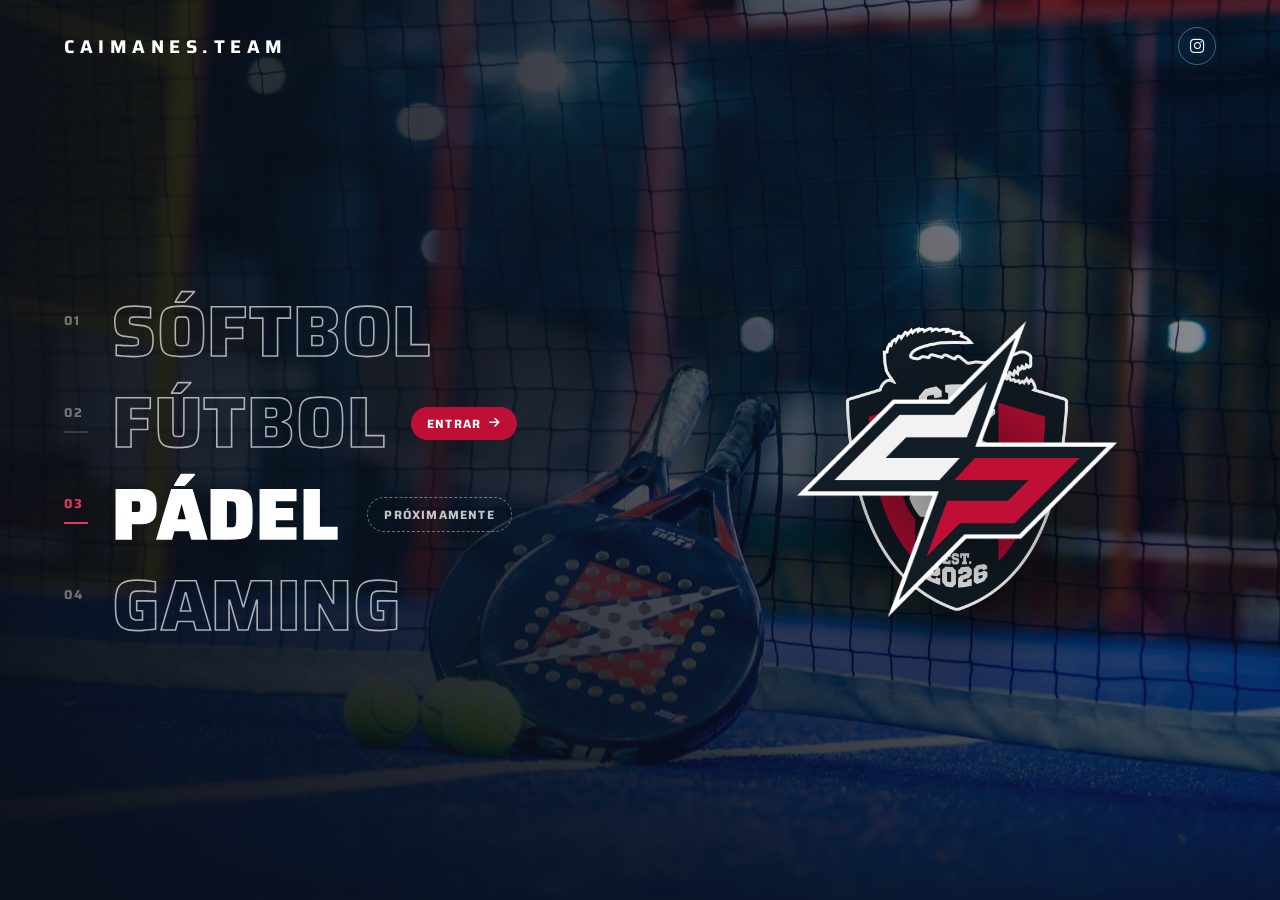
==== commit 780a8011: "x" ====
--- a/index.html
+++ b/index.html
@@ -32,19 +32,19 @@
        como teléfono/dirección y los subrayan como link tocable — no son
        links reales, solo texto de stats. -->
   <meta name="format-detection" content="telephone=no, date=no, address=no, email=no" />
-  <title>Caimanes — Sóftbol y Fútbol en Culiacán</title>
+  <title>Caimanes.Team — Sóftbol, Fútbol, Pádel y Gaming en Culiacán</title>
 
   <!-- Preview al compartir el link (WhatsApp, Facebook, X). La imagen y la URL
        tienen que ser absolutas: los scrapers no resuelven rutas relativas. -->
-  <meta name="description" content="Caimanes de Villas, equipo de sóftbol de Culiacán en la Liga Valle Alto: roster, estadísticas, resultados, Power Ranking, vlogs y wallpapers." />
+  <meta name="description" content="Caimanes.Team, organización deportiva de Culiacán: Caimanes de Villas (sóftbol), Caimanes Football Club (fútbol), Caimanes Padel Squad (pádel) y Caiman X (gaming). Roster, estadísticas y resultados." />
   <meta name="theme-color" content="#0a0e18" />
   <link rel="canonical" href="https://caimanes.team/" />
 
   <meta property="og:type" content="website" />
-  <meta property="og:site_name" content="Caimanes de Villas" />
+  <meta property="og:site_name" content="Caimanes.Team" />
   <meta property="og:locale" content="es_MX" />
-  <meta property="og:title" content="Caimanes de Villas — Sóftbol en Culiacán" />
-  <meta property="og:description" content="Caimanes de Villas, equipo de sóftbol de Culiacán en la Liga Valle Alto: roster, estadísticas, resultados, Power Ranking, vlogs y wallpapers." />
+  <meta property="og:title" content="Caimanes.Team — Sóftbol, Fútbol, Pádel y Gaming en Culiacán" />
+  <meta property="og:description" content="Caimanes.Team, organización deportiva de Culiacán: Caimanes de Villas (sóftbol), Caimanes Football Club (fútbol), Caimanes Padel Squad (pádel) y Caiman X (gaming). Roster, estadísticas y resultados." />
   <meta property="og:url" content="https://caimanes.team/" />
   <meta property="og:image" content="https://caimanes.team/assets/thumbnail.png" />
   <meta property="og:image:width" content="1200" />
@@ -52,8 +52,8 @@
   <meta property="og:image:alt" content="Logo de los Caimanes de Villas" />
 
   <meta name="twitter:card" content="summary_large_image" />
-  <meta name="twitter:title" content="Caimanes de Villas — Sóftbol en Culiacán" />
-  <meta name="twitter:description" content="Caimanes de Villas, equipo de sóftbol de Culiacán en la Liga Valle Alto: roster, estadísticas, resultados, Power Ranking, vlogs y wallpapers." />
+  <meta name="twitter:title" content="Caimanes.Team — Sóftbol, Fútbol, Pádel y Gaming en Culiacán" />
+  <meta name="twitter:description" content="Caimanes.Team, organización deportiva de Culiacán: Caimanes de Villas (sóftbol), Caimanes Football Club (fútbol), Caimanes Padel Squad (pádel) y Caiman X (gaming). Roster, estadísticas y resultados." />
   <meta name="twitter:image" content="https://caimanes.team/assets/thumbnail.png" />
   <meta name="twitter:image:alt" content="Logo de los Caimanes de Villas" />
 
--- a/css/styles.css
+++ b/css/styles.css
@@ -37,6 +37,17 @@
   font-weight: 400 700;
   font-display: swap;
   src: url("../assets/fonts/teko-600.woff2") format("woff2");
+}
+
+/* Saira (Google Fonts, licencia OFL), guardada aquí como las demás. Es la
+   fuente de la portada (#/, .sport-picker). Fuente variable: un solo archivo
+   cubre del peso 500 al 800. Solo el subconjunto latino, ~33 KB. */
+@font-face {
+  font-family: "Saira";
+  font-style: normal;
+  font-weight: 500 800;
+  font-display: swap;
+  src: url("../assets/fonts/saira-latin.woff2") format("woff2");
 }
 
 :root {
@@ -6071,16 +6082,30 @@
   inset: 0;
   z-index: 60;
   background: var(--bg);
-  padding: 0 clamp(16px, 4vw, 48px) calc(24px + env(safe-area-inset-bottom, 0px));
+  /* Arriba: debajo de la hora/batería del iPhone en modo app (en el
+     navegador env() vale 0). */
+  padding: env(safe-area-inset-top, 0px) clamp(16px, 4vw, 48px) calc(24px + env(safe-area-inset-bottom, 0px));
   overflow-y: auto;
+  /* iPhone: el dedo desplaza el menú, no la página de atrás. */
+  overscroll-behavior: contain;
+  -webkit-overflow-scrolling: touch;
+}
+
+/* Las escamas del menú van "absolute", no "fixed": una capa fija dentro de
+   un panel que se desplaza hacía que en iPhone el menú no hiciera scroll. */
+.more-sheet::before {
+  position: absolute;
+  height: 100vh;
+  bottom: auto;
 }
 
 .more-sheet .more-sheet-header {
   display: flex;
+  flex: none;
   align-items: center;
   justify-content: space-between;
   height: 64px;
-  margin: 0 0 8px;
+  margin: 8px 0 16px;
   border-bottom: 1px solid var(--border);
 }
 
@@ -10489,8 +10514,10 @@
   padding: 0;
 }
 
-/* ---- Selector de deporte: pantalla completa, dividida en tres (softbol,
-   fútbol y pádel — este último "Próximamente", sin link) ---- */
+/* ---- Selector de deporte (#/, js/views/sports.js): "lista tipográfica".
+   Los cuatro nombres en grande a la izquierda; el activo va sólido y los
+   demás solo en contorno. Detrás, la foto del activo; a la
+   derecha, su logo. Colores fijos: esta pantalla siempre es oscura. ---- */
 body.is-sport-picker .match-ticker,
 body.is-sport-picker .site-header,
 body.is-sport-picker .footer {
@@ -10503,259 +10530,518 @@
 }
 
 .sport-picker {
-  display: flex;
+  --sp-red: #e8375c;
+  --sp-bg: #0a0e18;
+  --sp-gutter: clamp(20px, 5vw, 80px);
+  /* Toda la portada va en Saira (ver @font-face arriba). */
+  --font-display: "Saira", "Arial Narrow", system-ui, sans-serif;
+  font-family: var(--font-display);
+  position: relative;
+  display: grid;
+  grid-template-columns: minmax(0, 1.2fr) minmax(0, 1fr);
+  grid-template-rows: auto 1fr;
   min-height: 100vh;
   min-height: 100dvh;
-  background: #0a0e18;
-}
-
-.sport-panel {
-  position: relative;
-  flex: 1 1 0;
-  display: flex;
-  align-items: center;
-  justify-content: center;
   overflow: hidden;
+  background: var(--sp-bg);
   color: #fff;
-  text-decoration: none;
-  transition: flex-grow 0.5s ease;
-}
-
-.sport-panel-bg {
+}
+
+/* ---- Fondo: una capa por deporte, se cruzan al cambiar ---- */
+.sp-media,
+.sp-media-item {
   position: absolute;
   inset: 0;
-  transition: transform 0.9s ease;
-}
-
-/* Velo encima de cada fondo para que el logo y el nombre se lean. */
-.sport-panel::before {
+}
+
+.sp-media-item {
+  opacity: 0;
+  transform: scale(1.06);
+  transition:
+    opacity 0.8s ease,
+    transform 5s cubic-bezier(0.2, 0.8, 0.2, 1);
+  will-change: opacity, transform;
+}
+
+.sp-media-item.is-active {
+  opacity: 1;
+  transform: scale(1);
+}
+
+/* Velo: oscuro a la izquierda (donde va la lista), más abierto a la
+   derecha para que se vea la foto. */
+.sp-media::after {
   content: "";
   position: absolute;
   inset: 0;
-  z-index: 1;
-}
-
-/* Fotos propias del selector (assets/*-home.jpg, tal cual). El punto de
-   enfoque (background-position) cuida lo importante cuando el panel recorta
-   la foto — sobre todo en celular, donde cada panel es ancho y bajito:
-   guante y bate al centro, el balón abajo a la derecha, las raquetas un poco
-   abajo del centro. */
-.sport-panel--softbol .sport-panel-bg {
+  background:
+    linear-gradient(90deg, rgba(10, 14, 24, 0.95) 0%, rgba(10, 14, 24, 0.8) 40%, rgba(10, 14, 24, 0.45) 100%),
+    linear-gradient(0deg, rgba(10, 14, 24, 0.7), transparent 40%);
+}
+
+/* Fotos del selector (assets/*-home.jpg, tal cual). */
+.sp-media--softbol {
   background: url("../assets/softbol-home.jpg") 45% 55% / cover no-repeat;
 }
 
-.sport-panel--futbol .sport-panel-bg {
+.sp-media--futbol {
   background: url("../assets/soccer-home.jpg") 60% 72% / cover no-repeat;
 }
 
-.sport-panel--padel .sport-panel-bg {
+.sp-media--padel {
   background: url("../assets/padel-home.jpg") 50% 62% / cover no-repeat;
 }
 
-.sport-panel--softbol::before {
-  background: linear-gradient(180deg, rgba(10, 14, 24, 0.82), rgba(10, 14, 24, 0.9));
-}
-
-.sport-panel--padel::before {
-  background: linear-gradient(180deg, rgba(10, 14, 24, 0.74), rgba(10, 14, 24, 0.88));
-}
-
-.sport-panel--futbol::before {
-  background: linear-gradient(180deg, rgba(10, 14, 24, 0.72), rgba(10, 14, 24, 0.88));
-}
-
-/* Raya que separa un panel del siguiente. */
-.sport-panel:not(:last-child)::after {
+/* Gaming (clase "esports" por dentro): assets/gaming.jpeg, tal cual. */
+.sp-media--esports {
+  background: url("../assets/gaming.jpeg") 55% 50% / cover no-repeat;
+}
+
+/* ---- Barra de arriba: organización y redes ---- */
+.sp-top {
+  position: relative;
+  z-index: 2;
+  grid-column: 1 / -1;
+  display: flex;
+  align-items: center;
+  justify-content: space-between;
+  padding: clamp(18px, 3vh, 32px) var(--sp-gutter);
+}
+
+.sp-org {
+  display: inline-flex;
+  align-items: center;
+  gap: 12px;
+  font-family: var(--font-display);
+  font-size: 1.15rem;
+  font-weight: 700;
+  letter-spacing: 0.3em;
+  text-transform: uppercase;
+}
+
+
+.sp-socials {
+  display: flex;
+  gap: 8px;
+}
+
+.sp-social {
+  display: grid;
+  place-items: center;
+  width: 38px;
+  height: 38px;
+  border: 1px solid rgba(255, 255, 255, 0.3);
+  border-radius: 50%;
+  color: #fff;
+  font-size: 1.05rem;
+  text-decoration: none;
+  transition: background 0.25s, border-color 0.25s;
+}
+
+.sp-social:hover,
+.sp-social:focus-visible {
+  border-color: var(--accent);
+  background: var(--accent);
+}
+
+/* ---- La lista ---- */
+.sp-list {
+  position: relative;
+  z-index: 2;
+  align-self: center;
+  display: flex;
+  flex-direction: column;
+  padding: 0 0 clamp(24px, 6vh, 64px) var(--sp-gutter);
+}
+
+.sp-row {
+  display: grid;
+  grid-template-columns: 3em auto auto;
+  justify-content: start;
+  align-items: center;
+  /* aire entre un deporte y otro */
+  padding: clamp(4px, 1.1vh, 12px) 0;
+  color: #fff;
+  text-decoration: none;
+  cursor: pointer;
+  animation: sp-in 0.7s cubic-bezier(0.2, 0.8, 0.2, 1) both;
+}
+
+.sp-row:nth-child(2) {
+  animation-delay: 0.08s;
+}
+
+.sp-row:nth-child(3) {
+  animation-delay: 0.16s;
+}
+
+.sp-row:nth-child(4) {
+  animation-delay: 0.24s;
+}
+
+@keyframes sp-in {
+  from {
+    opacity: 0;
+    transform: translateY(24px);
+  }
+}
+
+.sp-row--soon {
+  cursor: default;
+}
+
+.sp-row:focus-visible {
+  outline: none;
+}
+
+.sp-row:focus-visible .sp-row-name {
+  text-decoration: underline;
+  text-decoration-thickness: 3px;
+  text-underline-offset: 6px;
+}
+
+.sp-row-num {
+  align-self: start;
+  display: flex;
+  flex-direction: column;
+  align-items: flex-start;
+  gap: 8px;
+  margin-top: 1.1em;
+  font-size: 0.8rem;
+  font-weight: 700;
+  letter-spacing: 0.12em;
+  color: rgba(255, 255, 255, 0.4);
+  transition: color 0.3s;
+}
+
+/* Barrita de la rotación: solo se ve en el activo y se llena en
+   --sp-rotate (js/views/sports.js); al terminar, pasa al siguiente. Con el
+   mouse en la lista se congela (.is-paused). */
+.sp-row-bar {
+  position: relative;
+  width: 1.9em;
+  height: 2px;
+  overflow: hidden;
+  background: rgba(255, 255, 255, 0.15);
+  opacity: 0;
+  transition: opacity 0.3s;
+}
+
+.sp-row-bar::after {
   content: "";
   position: absolute;
-  z-index: 2;
-  top: 0;
-  right: 0;
-  bottom: 0;
-  width: 2px;
-  background: linear-gradient(180deg, transparent, var(--accent) 30%, var(--accent) 70%, transparent);
-}
-
-.sport-panel-content {
+  inset: 0;
+  background: var(--sp-red);
+  transform: scaleX(0);
+  transform-origin: left;
+}
+
+.sp-row.is-active .sp-row-bar {
+  opacity: 1;
+}
+
+.sp-row.is-active .sp-row-bar::after {
+  animation: sp-progress var(--sp-rotate, 5s) linear both;
+}
+
+.sport-picker.is-paused .sp-row-bar::after {
+  animation-play-state: paused;
+}
+
+@keyframes sp-progress {
+  to {
+    transform: scaleX(1);
+  }
+}
+
+.sp-row-name {
+  font-family: var(--font-display);
+  font-size: clamp(2.6rem, min(9.5vh, 5.6vw), 6.8rem);
+  font-weight: 800;
+  line-height: 1;
+  letter-spacing: 0.01em;
+  text-transform: uppercase;
+  color: transparent;
+  -webkit-text-stroke: 1.6px rgba(255, 255, 255, 0.65);
+  transition:
+    color 0.25s ease,
+    -webkit-text-stroke-color 0.25s ease;
+}
+
+/* Nombre del deporte y del equipo, uno encima del otro en la misma caja
+   (con recorte): al pasar el mouse el deporte sube y sale, y el equipo
+   entra desde abajo — como rodillo. El equipo va en dos renglones para
+   caber en el alto del nombre, el segundo en rojo. Solo con mouse. */
+.sp-row-name {
+  display: grid;
+  overflow: hidden;
+  /* margen para los acentos (Ó, Ú, Á) que se saldrían del recorte */
+  padding-top: 0.1em;
+  margin-top: -0.1em;
+}
+
+.sp-name-sport,
+.sp-name-team {
+  grid-area: 1 / 1;
+  transition: transform 0.5s cubic-bezier(0.7, 0, 0.2, 1);
+}
+
+.sp-name-team {
+  display: flex;
+  flex-direction: column;
+  justify-content: center;
+  font-size: 0.46em;
+  line-height: 1;
+  white-space: nowrap;
+  color: #fff;
+  -webkit-text-stroke: 0;
+  transform: translateY(110%);
+}
+
+.sp-name-team span + span {
+  color: var(--sp-red);
+}
+
+@media (hover: hover) and (min-width: 761px) {
+  .sp-row:hover .sp-name-sport,
+  .sp-row:focus-visible .sp-name-sport {
+    transform: translateY(-110%);
+  }
+
+  .sp-row:hover .sp-name-team,
+  .sp-row:focus-visible .sp-name-team {
+    transform: none;
+  }
+
+  /* El equipo ya sale en grande: a la derecha solo queda el botón. */
+  .sp-row-team {
+    display: none;
+  }
+}
+
+/* Datos del activo: equipo y botón, salen a la derecha de su nombre.
+   Su lugar siempre está apartado (solo se desvanecen), así la lista nunca
+   se mueve — antes se abrían debajo y empujaban a los de abajo. */
+.sp-row-info {
+  grid-column: 3;
+  display: flex;
+  flex-direction: column;
+  align-items: flex-start;
+  gap: 8px;
+  max-width: 13em;
+  margin-left: clamp(16px, 2vw, 32px);
+  opacity: 0;
+  visibility: hidden;
+  transform: translateX(-12px);
+  transition:
+    opacity 0.25s ease,
+    transform 0.35s cubic-bezier(0.2, 0.8, 0.2, 1),
+    visibility 0.25s;
+}
+
+/* En computadora el logo va grande a la derecha (.sp-stage). */
+.sp-row-logo {
+  display: none;
+}
+
+.sp-row-team {
+  font-size: 0.85rem;
+  font-weight: 700;
+  letter-spacing: 0.14em;
+  text-transform: uppercase;
+  color: rgba(255, 255, 255, 0.75);
+}
+
+.sp-row-cta {
+  display: inline-flex;
+  align-items: center;
+  gap: 8px;
+  padding: 7px 16px;
+  border-radius: 999px;
+  background: var(--accent);
+  font-size: 0.75rem;
+  font-weight: 700;
+  letter-spacing: 0.1em;
+  text-transform: uppercase;
+  white-space: nowrap;
+}
+
+.sp-row-cta i {
+  transition: transform 0.25s ease;
+}
+
+a.sp-row:hover .sp-row-cta i {
+  transform: translateX(4px);
+}
+
+.sp-row-cta--soon {
+  border: 1px dashed rgba(255, 255, 255, 0.4);
+  background: transparent;
+  color: rgba(255, 255, 255, 0.75);
+}
+
+.sp-row.is-active .sp-row-num {
+  color: var(--sp-red);
+}
+
+.sp-row.is-active .sp-row-name {
+  color: #fff;
+  -webkit-text-stroke-color: #fff;
+}
+
+.sp-row.is-active .sp-row-info {
+  opacity: 1;
+  visibility: visible;
+  transform: none;
+}
+
+/* ---- Logo grande del activo, a la derecha ---- */
+.sp-stage {
   position: relative;
   z-index: 2;
-  display: flex;
-  flex-direction: column;
-  align-items: center;
-  gap: 10px;
-  padding: 48px 20px;
-  text-align: center;
-}
-
-/* Los dos logos con el mismo peso visual: el escudo de fútbol tiene ~21%
-   más "tinta" que el de softbol a igual tamaño (y es alto y angosto contra
-   ancho y bajo), así que va al 94% de ancho. Su caja se completa con margen
-   para que "SOFTBOL" y "FÚTBOL" queden a la misma altura. */
-.sport-picker {
-  --logo-softbol: clamp(130px, 15vw, 230px);
-  --logo-futbol: calc(var(--logo-softbol) * 0.94);
-}
-
-.sport-panel-logo {
-  width: var(--logo-softbol);
+  display: grid;
+  place-items: center;
+  padding: 0 var(--sp-gutter) clamp(24px, 6vh, 64px) 0;
+}
+
+.sp-stage-item {
+  grid-area: 1 / 1;
+  opacity: 0;
+  transform: translateY(14px) scale(0.95);
+  transition:
+    opacity 0.4s ease,
+    transform 0.5s cubic-bezier(0.2, 0.8, 0.2, 1);
+  will-change: opacity, transform;
+}
+
+.sp-stage-item.is-active {
+  opacity: 1;
+  transform: none;
+}
+
+/* Mismo peso visual entre logos (el de fútbol tiene más "tinta", el de
+   pádel menos, el de eSports es un letrero ancho). */
+.sp-stage .sp-logo {
+  display: block;
+  width: clamp(200px, 24vw, 380px);
   height: auto;
-  margin-bottom: 8px;
-  filter: drop-shadow(0 16px 40px rgba(0, 0, 0, 0.55));
-  transition: transform 0.5s ease;
-}
-
-.sport-panel-logo--fc {
-  width: var(--logo-futbol);
-  margin-top: calc((var(--logo-softbol) - var(--logo-futbol)) / 2);
-  margin-bottom: calc((var(--logo-softbol) - var(--logo-futbol)) / 2 + 8px);
-}
-
-/* Logo de pádel (assets/logos/padel.png, 748×691): la "CP" en rayo es
-   diagonal y con mucho hueco — por pura "tinta" iría al 131%, pero así se ve
-   más grande que los otros; al 105% se ven parejos. Alto = 0.97 del ancho de
-   softbol, se completa la caja para alinear "PÁDEL". */
-.sport-panel-logo--padel:not(.sport-panel-logo--placeholder) {
-  width: calc(var(--logo-softbol) * 1.05);
-  margin-top: calc(var(--logo-softbol) * 0.015);
-  margin-bottom: calc(var(--logo-softbol) * 0.015 + 8px);
-}
-
-/* Logo provisional de pádel (cabeza blanca del caimán, más ancha que alta):
-   120% de ancho para el mismo peso visual, y su caja se completa a la altura
-   de los otros dos (su alto es 0.81 del ancho de softbol). */
-.sport-panel-logo--placeholder {
-  width: calc(var(--logo-softbol) * 1.2);
-  margin-top: calc(var(--logo-softbol) * 0.096);
-  margin-bottom: calc(var(--logo-softbol) * 0.096 + 8px);
-}
-
-.sport-panel-sport {
-  display: inline-flex;
-  align-items: center;
-  gap: 10px;
-  /* compensa el letter-spacing de la última letra para que quede centrado */
-  padding-left: 0.35em;
-  font-family: var(--font-display);
-  font-size: clamp(0.95rem, 1.6vw, 1.2rem);
-  font-weight: 600;
-  letter-spacing: 0.35em;
-  text-transform: uppercase;
-  color: #e8375c;
-}
-
-.sport-panel-team {
-  font-family: var(--font-display);
-  font-size: clamp(1.9rem, 3.4vw, 3.4rem);
-  font-weight: 700;
-  line-height: 0.95;
-  letter-spacing: 0.02em;
-  text-transform: uppercase;
-}
-
-.sport-panel-cta {
-  display: inline-flex;
-  align-items: center;
-  gap: 10px;
-  margin-top: 16px;
-  padding: 12px 28px;
-  border: 1px solid rgba(255, 255, 255, 0.35);
-  border-radius: 999px;
-  font-weight: 700;
-  letter-spacing: 0.08em;
-  text-transform: uppercase;
-  transition: background 0.25s, border-color 0.25s;
-}
-
-a.sport-panel:hover .sport-panel-cta,
-a.sport-panel:focus-visible .sport-panel-cta {
-  border-color: var(--accent);
-  background: var(--accent);
-}
-
-/* "Próximamente": parece etiqueta, no botón. */
-.sport-panel--soon {
-  cursor: default;
-}
-
-.sport-panel-cta--soon {
-  border-style: dashed;
-  border-color: rgba(255, 255, 255, 0.3);
-  color: rgba(255, 255, 255, 0.75);
-}
-
-.sport-panel:focus-visible {
-  outline: 3px solid #fff;
-  outline-offset: -6px;
-}
-
-/* En escritorio, el lado que señalas crece un poco. */
-@media (hover: hover) and (min-width: 761px) {
-  /* Solo los que llevan a algún lado (pádel todavía no). */
-  .sport-picker:has(a.sport-panel:hover) .sport-panel {
-    flex-grow: 0.85;
-  }
-
-  .sport-picker a.sport-panel:hover {
-    flex-grow: 1.25;
-  }
-
-  a.sport-panel:hover .sport-panel-bg {
-    transform: scale(1.05);
-  }
-
-  a.sport-panel:hover .sport-panel-logo {
-    transform: scale(1.04);
-  }
-}
-
-/* En celular, uno arriba del otro. */
+  filter: drop-shadow(0 20px 50px rgba(0, 0, 0, 0.6));
+}
+
+.sp-stage .sp-logo--fc {
+  width: clamp(188px, 22.5vw, 357px);
+}
+
+.sp-stage .sp-logo--padel {
+  width: clamp(210px, 25vw, 400px);
+}
+
+.sp-stage .sp-logo--esports {
+  width: clamp(260px, 32vw, 500px);
+}
+
+/* Pantallas medianas: más espacio para la lista que para el logo. */
+@media (min-width: 761px) and (max-width: 1100px) {
+  .sport-picker {
+    grid-template-columns: minmax(0, 1.5fr) minmax(0, 1fr);
+  }
+}
+
+/* ---- Celular: lista a todo lo ancho, sin logo grande ---- */
 @media (max-width: 760px) {
   .sport-picker {
-    flex-direction: column;
-  }
-
-  .sport-panel {
-    min-height: calc(100vh / 3);
-    min-height: calc(100dvh / 3);
-  }
-
-  .sport-panel:not(:last-child)::after {
-    top: auto;
-    left: 0;
-    width: auto;
-    height: 2px;
-    background: linear-gradient(90deg, transparent, var(--accent) 30%, var(--accent) 70%, transparent);
-  }
-
-  .sport-panel-content {
-    gap: 4px;
-    padding: 18px 16px;
-  }
-
-  .sport-picker {
-    --logo-softbol: clamp(84px, 24vw, 120px);
-  }
-
-  .sport-panel-logo {
-    margin-bottom: 4px;
-  }
-
-  .sport-panel-team {
-    font-size: clamp(1.7rem, 7.5vw, 2.4rem);
-  }
-
-  .sport-panel-cta {
-    margin-top: 6px;
-    padding: 8px 20px;
-    font-size: 0.85rem;
+    grid-template-columns: minmax(0, 1fr);
+  }
+
+  .sp-stage {
+    display: none;
+  }
+
+  .sp-media::after {
+    background: linear-gradient(180deg, rgba(10, 14, 24, 0.9), rgba(10, 14, 24, 0.8) 50%, rgba(10, 14, 24, 0.94));
+  }
+
+  .sp-top {
+    padding: 16px 20px;
+  }
+
+  .sp-org {
+    font-size: 1rem;
+  }
+
+
+  .sp-social {
+    width: 34px;
+    height: 34px;
+    font-size: 0.95rem;
+  }
+
+  .sp-list {
+    align-self: stretch;
+    justify-content: center;
+    padding: 0 20px 24px;
+  }
+
+  .sp-row {
+    grid-template-columns: 2.2em minmax(0, 1fr);
+    align-items: start;
+    padding: 12px 0;
+    border-bottom: 1px solid rgba(255, 255, 255, 0.12);
+  }
+
+  .sp-row:last-child {
+    border-bottom: none;
+  }
+
+  .sp-row-num {
+    margin-top: 0.9em;
+    font-size: 0.72rem;
+  }
+
+  .sp-row-name {
+    font-size: clamp(2.8rem, 14vw, 4.2rem);
+    -webkit-text-stroke-width: 1.4px;
+  }
+
+  /* Aquí los datos se ven siempre: cada renglón se toca directo. */
+  .sp-row-info,
+  .sp-row.is-active .sp-row-info {
+    grid-column: 2;
+    flex-direction: row;
+    align-items: center;
+    max-width: none;
+    margin: 6px 0 0;
+    gap: 10px;
+    opacity: 1;
+    visibility: visible;
+    transform: none;
+  }
+
+  .sp-row-team {
+    flex: 1;
+    min-width: 0;
+    font-size: 0.72rem;
+    letter-spacing: 0.1em;
+  }
+
+  .sp-row-cta {
+    padding: 5px 12px;
+    font-size: 0.68rem;
   }
 }
 
 @media (prefers-reduced-motion: reduce) {
-  .sport-panel,
-  .sport-panel-bg,
-  .sport-panel-logo {
+  .sp-row,
+  .sp-media-item,
+  .sp-stage-item,
+  .sp-row-info {
+    animation: none;
     transition: none;
+  }
+
+  /* Sin animación no hay rotación: la barrita no tiene caso. */
+  .sp-row-bar {
+    display: none;
   }
 }
 
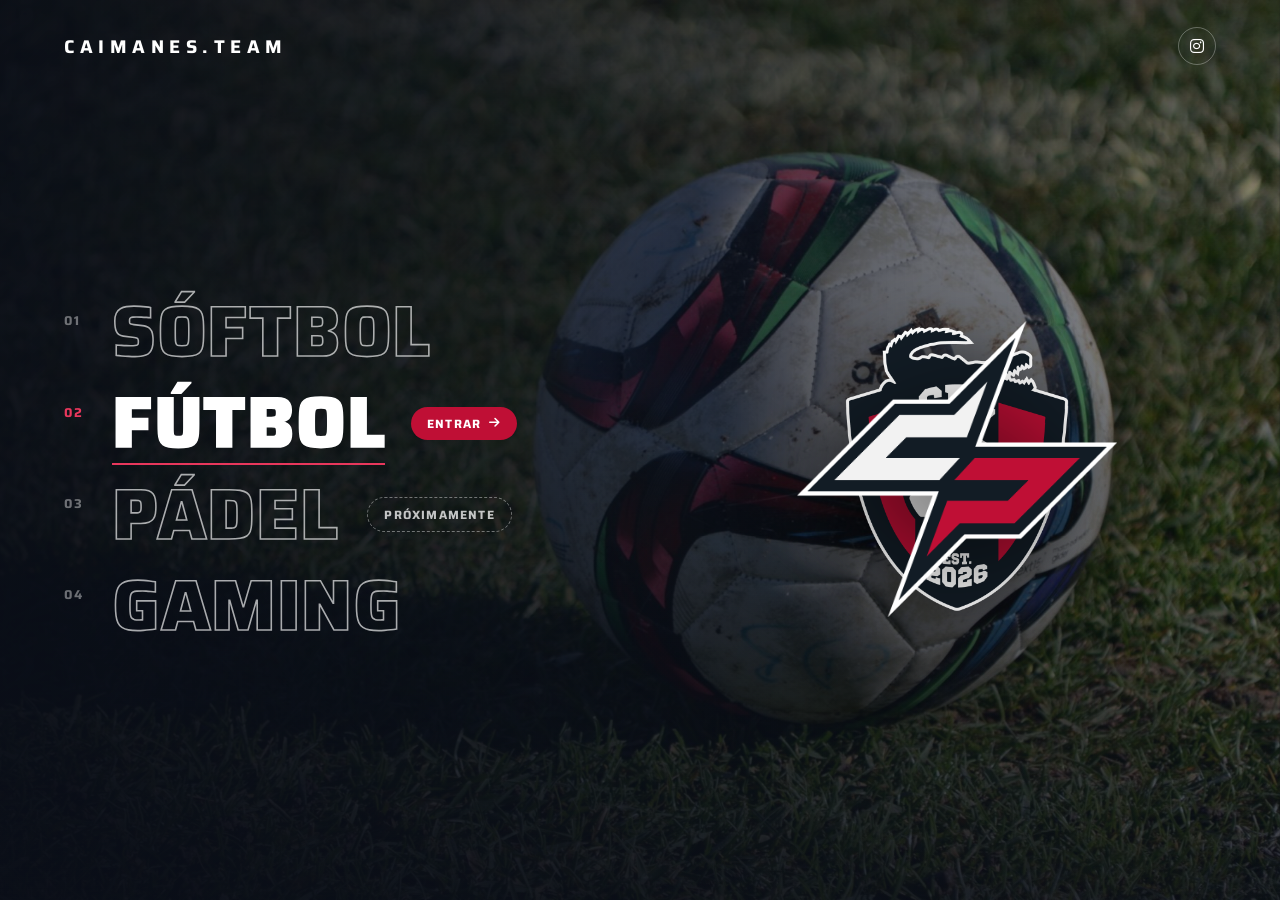
==== commit 71d6d504: "." ====
--- a/index.html
+++ b/index.html
@@ -68,7 +68,7 @@
   <!-- Fondos del selector (fotos *-home.jpg) y primer cuadro del hero de
        softbol: que ya estén listos al pintarse. -->
   <link rel="preload" as="image" href="assets/softbol-home.jpg" />
-  <link rel="preload" as="image" href="assets/soccer-home.jpg" />
+  <link rel="preload" as="image" href="assets/soccer-home.jpg?v=2" />
   <link rel="preload" as="image" href="assets/padel-home.jpg" />
   <link rel="preload" as="image" href="assets/hero-softbol-poster.jpg" />
 </head>
--- a/css/styles.css
+++ b/css/styles.css
@@ -10585,7 +10585,7 @@
 }
 
 .sp-media--futbol {
-  background: url("../assets/soccer-home.jpg") 60% 72% / cover no-repeat;
+  background: url("../assets/soccer-home.jpg?v=2") 72% 50% / cover no-repeat;
 }
 
 .sp-media--padel {
@@ -10633,9 +10633,19 @@
   border: 1px solid rgba(255, 255, 255, 0.3);
   border-radius: 50%;
   color: #fff;
-  font-size: 1.05rem;
+  /* En pixeles exactos (no rem): el ícono cae en pixel entero dentro del
+     círculo y no se ve corrido por medio pixel. */
+  font-size: 16px;
   text-decoration: none;
   transition: background 0.25s, border-color 0.25s;
+}
+
+.sp-social i {
+  display: block;
+  width: 1em;
+  height: 1em;
+  line-height: 1;
+  text-align: center;
 }
 
 .sp-social:hover,
@@ -10655,6 +10665,7 @@
 }
 
 .sp-row {
+  position: relative;
   display: grid;
   grid-template-columns: 3em auto auto;
   justify-content: start;
@@ -10702,10 +10713,6 @@
 
 .sp-row-num {
   align-self: start;
-  display: flex;
-  flex-direction: column;
-  align-items: flex-start;
-  gap: 8px;
   margin-top: 1.1em;
   font-size: 0.8rem;
   font-weight: 700;
@@ -10714,17 +10721,27 @@
   transition: color 0.3s;
 }
 
-/* Barrita de la rotación: solo se ve en el activo y se llena en
-   --sp-rotate (js/views/sports.js); al terminar, pasa al siguiente. Con el
-   mouse en la lista se congela (.is-paused). */
+/* Línea de la rotación: debajo del nombre del activo, del ancho del
+   nombre (larga a propósito: en una barrita corta el avance se veía a
+   brincos de pixel en pixel). Se llena en --sp-rotate
+   (js/views/sports.js); al terminar, pasa al siguiente. Con el mouse en la
+   lista se congela (.is-paused). Va "absolute" sobre la columna del nombre
+   de la cuadrícula del renglón, así no mueve nada. */
 .sp-row-bar {
-  position: relative;
-  width: 1.9em;
+  position: absolute;
+  /* inicio y fin explícitos: en "absolute", un fin "auto" se iría hasta la
+     orilla del renglón */
+  grid-column: 2 / 3;
+  grid-row: 1 / 2;
+  left: 0;
+  right: 0;
+  bottom: -6px;
   height: 2px;
   overflow: hidden;
-  background: rgba(255, 255, 255, 0.15);
+  background: rgba(255, 255, 255, 0.12);
   opacity: 0;
   transition: opacity 0.3s;
+  pointer-events: none;
 }
 
 .sp-row-bar::after {
@@ -10734,6 +10751,7 @@
   background: var(--sp-red);
   transform: scaleX(0);
   transform-origin: left;
+  will-change: transform;
 }
 
 .sp-row.is-active .sp-row-bar {
@@ -10920,7 +10938,7 @@
 }
 
 /* Mismo peso visual entre logos (el de fútbol tiene más "tinta", el de
-   pádel menos, el de eSports es un letrero ancho). */
+   pádel menos). */
 .sp-stage .sp-logo {
   display: block;
   width: clamp(200px, 24vw, 380px);
@@ -10936,8 +10954,10 @@
   width: clamp(210px, 25vw, 400px);
 }
 
+/* Caiman X (cuadrado, mucha tinta roja): un poco más chico que el de sóftbol
+   para que pesen igual. */
 .sp-stage .sp-logo--esports {
-  width: clamp(260px, 32vw, 500px);
+  width: clamp(180px, 21.5vw, 340px);
 }
 
 /* Pantallas medianas: más espacio para la lista que para el logo. */
@@ -10973,7 +10993,6 @@
   .sp-social {
     width: 34px;
     height: 34px;
-    font-size: 0.95rem;
   }
 
   .sp-list {
@@ -10991,6 +11010,14 @@
 
   .sp-row:last-child {
     border-bottom: none;
+  }
+
+  /* Aquí la línea va sobre el divisor de abajo del renglón. */
+  .sp-row-bar {
+    grid-column: 1 / -1;
+    grid-row: auto;
+    bottom: -1px;
+    background: transparent;
   }
 
   .sp-row-num {
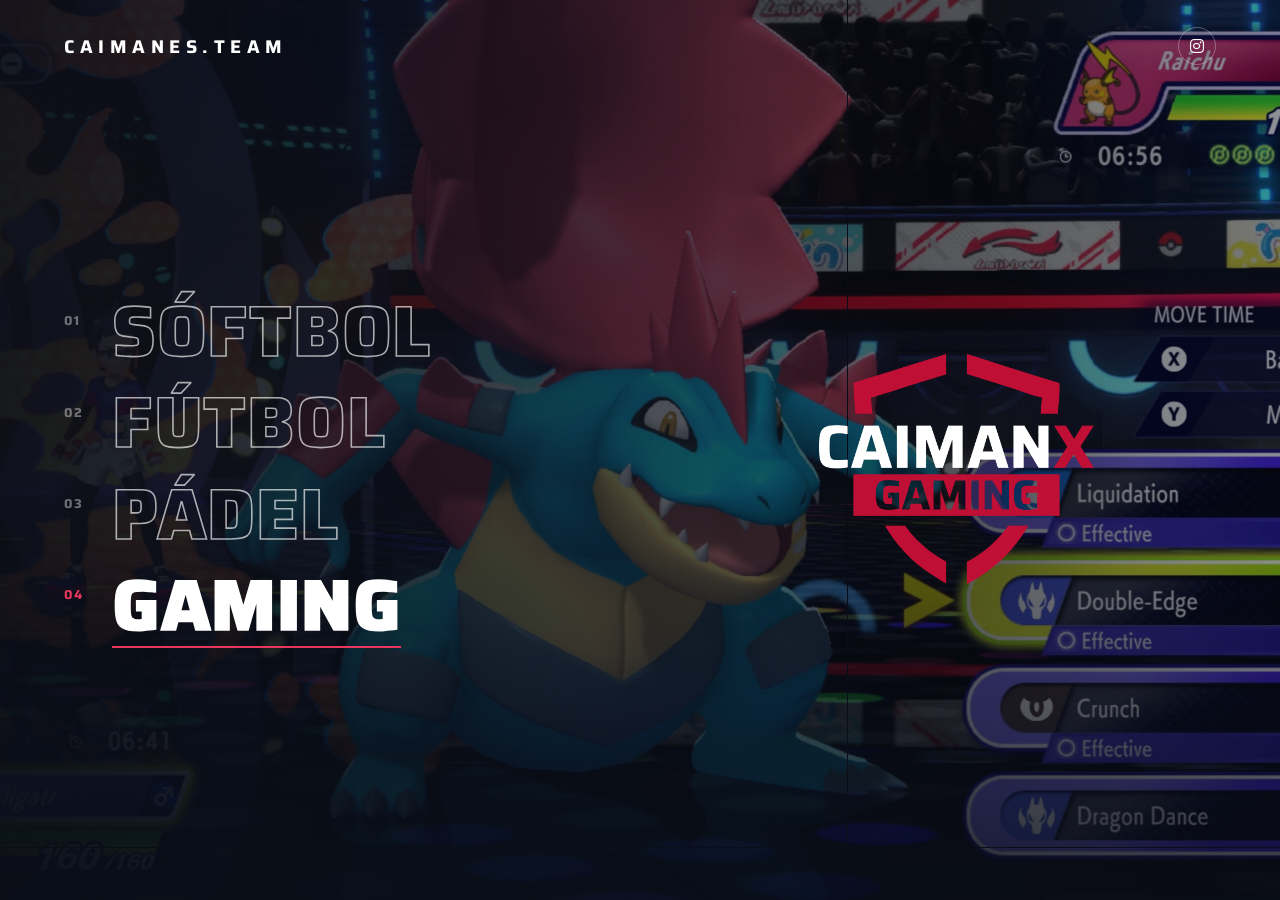
==== commit 1e16c7c5: "a" ====
--- a/index.html
+++ b/index.html
@@ -36,7 +36,7 @@
 
   <!-- Preview al compartir el link (WhatsApp, Facebook, X). La imagen y la URL
        tienen que ser absolutas: los scrapers no resuelven rutas relativas. -->
-  <meta name="description" content="Caimanes.Team, organización deportiva de Culiacán: Caimanes de Villas (sóftbol), Caimanes Football Club (fútbol), Caimanes Padel Squad (pádel) y Caiman X (gaming). Roster, estadísticas y resultados." />
+  <meta name="description" content="Caimanes.Team, organización deportiva de Culiacán: Caimanes de Villas (sóftbol), Caimanes Football Club (fútbol), Caimanes Padel Squad (pádel) y CaimanX (gaming). Roster, estadísticas y resultados." />
   <meta name="theme-color" content="#0a0e18" />
   <link rel="canonical" href="https://caimanes.team/" />
 
@@ -44,7 +44,7 @@
   <meta property="og:site_name" content="Caimanes.Team" />
   <meta property="og:locale" content="es_MX" />
   <meta property="og:title" content="Caimanes.Team — Sóftbol, Fútbol, Pádel y Gaming en Culiacán" />
-  <meta property="og:description" content="Caimanes.Team, organización deportiva de Culiacán: Caimanes de Villas (sóftbol), Caimanes Football Club (fútbol), Caimanes Padel Squad (pádel) y Caiman X (gaming). Roster, estadísticas y resultados." />
+  <meta property="og:description" content="Caimanes.Team, organización deportiva de Culiacán: Caimanes de Villas (sóftbol), Caimanes Football Club (fútbol), Caimanes Padel Squad (pádel) y CaimanX (gaming). Roster, estadísticas y resultados." />
   <meta property="og:url" content="https://caimanes.team/" />
   <meta property="og:image" content="https://caimanes.team/assets/thumbnail.png" />
   <meta property="og:image:width" content="1200" />
@@ -53,7 +53,7 @@
 
   <meta name="twitter:card" content="summary_large_image" />
   <meta name="twitter:title" content="Caimanes.Team — Sóftbol, Fútbol, Pádel y Gaming en Culiacán" />
-  <meta name="twitter:description" content="Caimanes.Team, organización deportiva de Culiacán: Caimanes de Villas (sóftbol), Caimanes Football Club (fútbol), Caimanes Padel Squad (pádel) y Caiman X (gaming). Roster, estadísticas y resultados." />
+  <meta name="twitter:description" content="Caimanes.Team, organización deportiva de Culiacán: Caimanes de Villas (sóftbol), Caimanes Football Club (fútbol), Caimanes Padel Squad (pádel) y CaimanX (gaming). Roster, estadísticas y resultados." />
   <meta name="twitter:image" content="https://caimanes.team/assets/thumbnail.png" />
   <meta name="twitter:image:alt" content="Logo de los Caimanes de Villas" />
 
--- a/css/styles.css
+++ b/css/styles.css
@@ -10870,34 +10870,6 @@
   color: rgba(255, 255, 255, 0.75);
 }
 
-.sp-row-cta {
-  display: inline-flex;
-  align-items: center;
-  gap: 8px;
-  padding: 7px 16px;
-  border-radius: 999px;
-  background: var(--accent);
-  font-size: 0.75rem;
-  font-weight: 700;
-  letter-spacing: 0.1em;
-  text-transform: uppercase;
-  white-space: nowrap;
-}
-
-.sp-row-cta i {
-  transition: transform 0.25s ease;
-}
-
-a.sp-row:hover .sp-row-cta i {
-  transform: translateX(4px);
-}
-
-.sp-row-cta--soon {
-  border: 1px dashed rgba(255, 255, 255, 0.4);
-  background: transparent;
-  color: rgba(255, 255, 255, 0.75);
-}
-
 .sp-row.is-active .sp-row-num {
   color: var(--sp-red);
 }
@@ -10954,7 +10926,7 @@
   width: clamp(210px, 25vw, 400px);
 }
 
-/* Caiman X (cuadrado, mucha tinta roja): un poco más chico que el de sóftbol
+/* CaimanX (cuadrado, mucha tinta roja): un poco más chico que el de sóftbol
    para que pesen igual. */
 .sp-stage .sp-logo--esports {
   width: clamp(180px, 21.5vw, 340px);
@@ -11049,11 +11021,6 @@
     min-width: 0;
     font-size: 0.72rem;
     letter-spacing: 0.1em;
-  }
-
-  .sp-row-cta {
-    padding: 5px 12px;
-    font-size: 0.68rem;
   }
 }
 
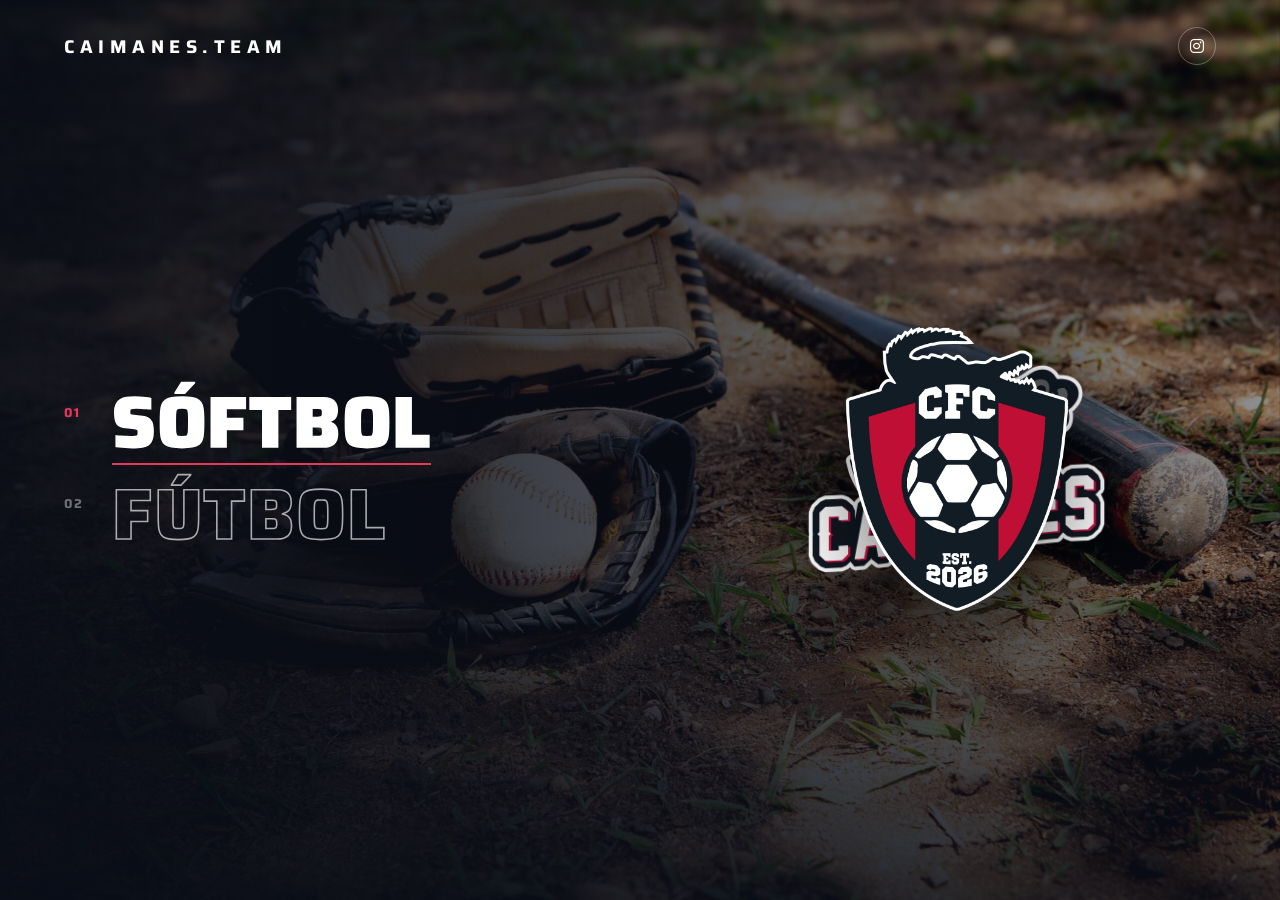
==== commit 5f581851: "a" ====
--- a/index.html
+++ b/index.html
@@ -16,9 +16,11 @@
     // Mientras js/main.js pinta la primera vista (ver html[data-boot] en
     // css/styles.css): en el selector de deporte (#/) y en la portada con
     // hero (#/softbol) se reserva el espacio ya oscuro, sin el destello claro.
+    // caimanes.team/softbol sin hash también es la portada del softbol.
     var h = location.hash;
-    if (h === "" || h === "#" || h === "#/") document.documentElement.dataset.boot = "picker";
-    else if (h === "#/softbol") document.documentElement.dataset.boot = "hero";
+    var softbolPath = /\/softbol\/?$/.test(location.pathname);
+    if (h === "#/softbol" || (softbolPath && (h === "" || h === "#"))) document.documentElement.dataset.boot = "hero";
+    else if (h === "" || h === "#" || h === "#/") document.documentElement.dataset.boot = "picker";
     // Llegando de cambiar de deporte (ver js/sport-switch.js): la pantalla de
     // "Cargando" se pone antes de pintar nada, para que no haya corte.
     try {
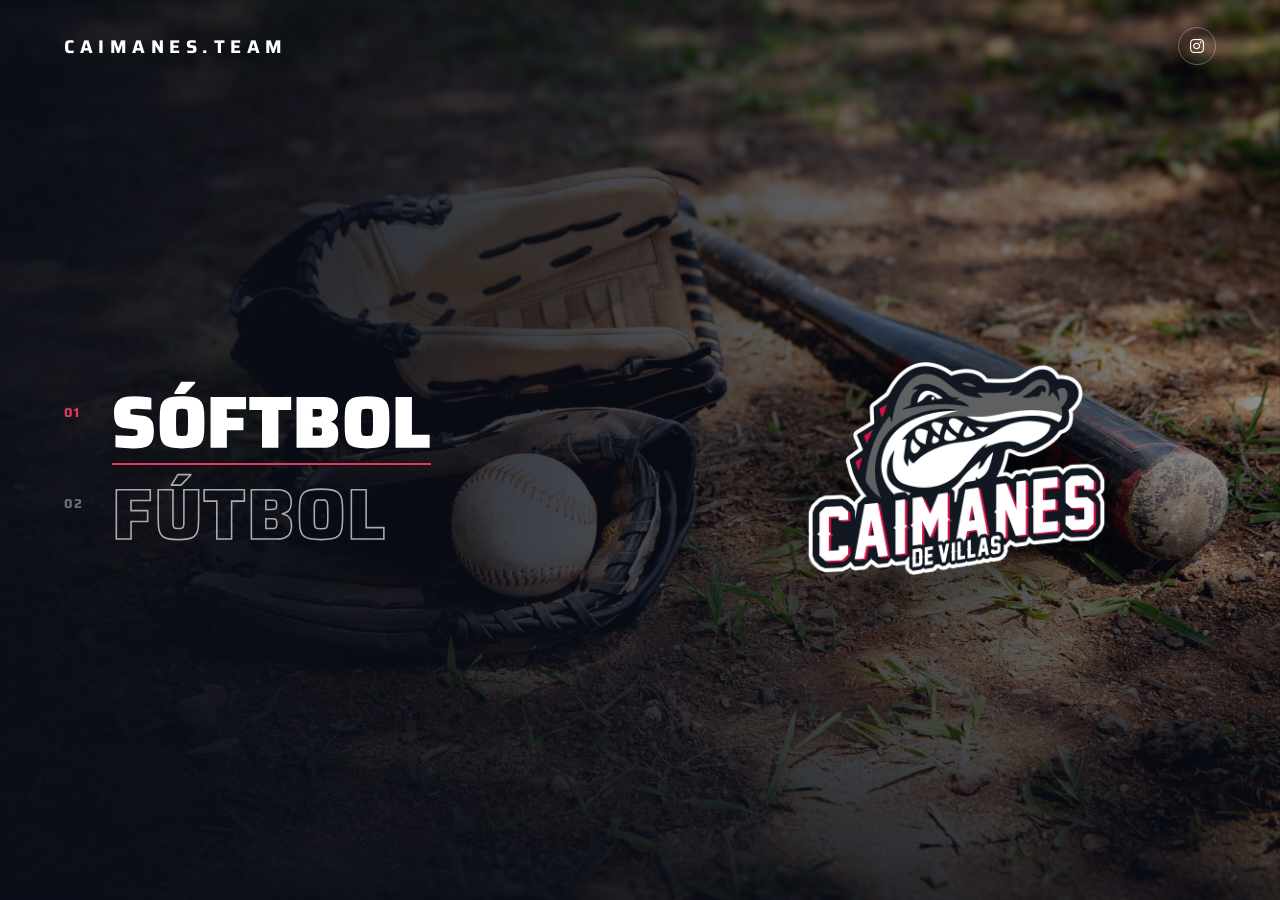
==== commit be0a327c: "a" ====
--- a/index.html
+++ b/index.html
@@ -207,7 +207,7 @@
         <a href="https://www.instagram.com/caimanes.sb/" target="_blank" rel="noopener noreferrer" class="footer-social" aria-label="Instagram del equipo">
           <i class="fa-brands fa-instagram"></i>
         </a>
-        <p class="footer-legal">Caimanes de Villas © <span id="footer-year"></span> · Diseñado por JRHM.STUDIO</p>
+        <p class="footer-legal">Caimanes de Villas © <span id="footer-year"></span> · Diseñado por <a href="https://jrhm.studio/" target="_blank" rel="noopener noreferrer">JRHM.STUDIO</a></p>
       </div>
     </div>
   </footer>
--- a/css/styles.css
+++ b/css/styles.css
@@ -4513,6 +4513,16 @@
 .footer-legal {
   margin: 0;
   font-size: var(--text-xs);
+}
+
+.footer-legal a {
+  color: inherit;
+  text-decoration: none;
+  transition: color 0.15s;
+}
+
+.footer-legal a:hover {
+  color: var(--accent-text);
 }
 
 @media (max-width: 860px) {
